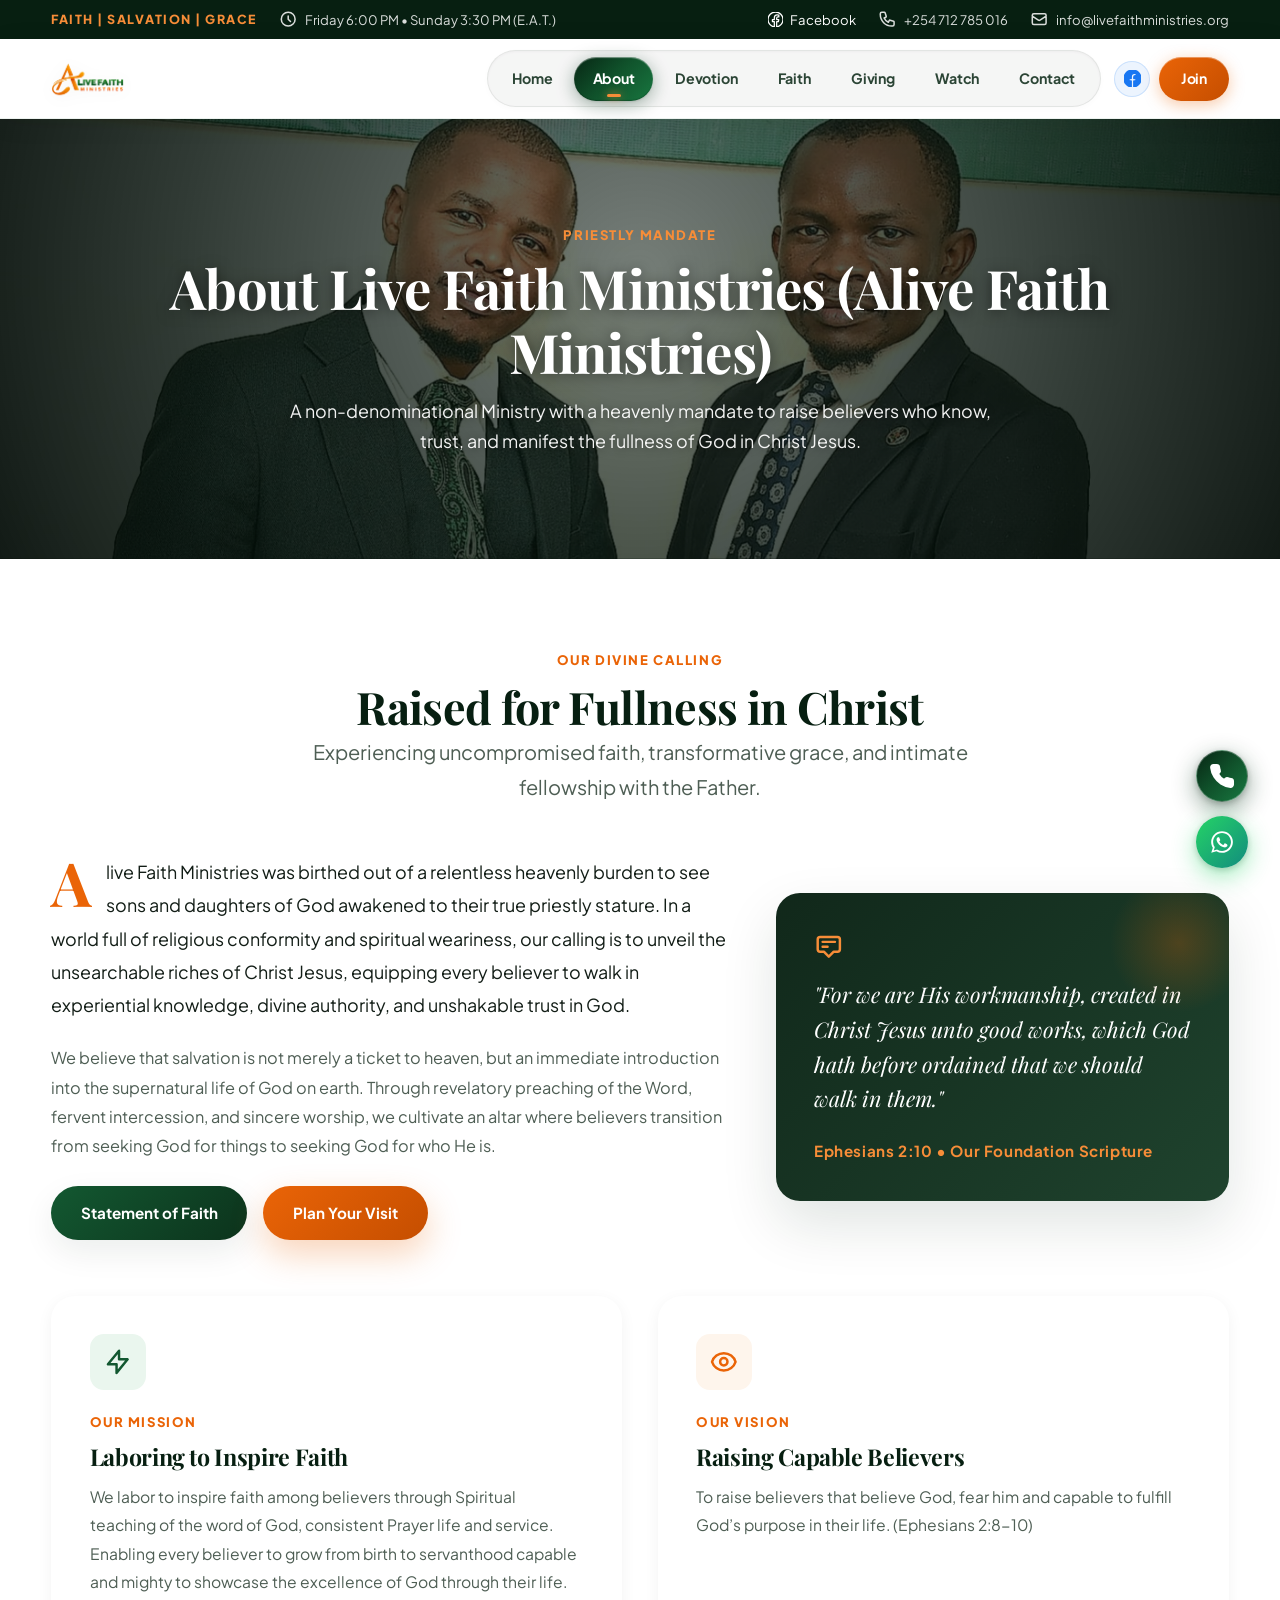
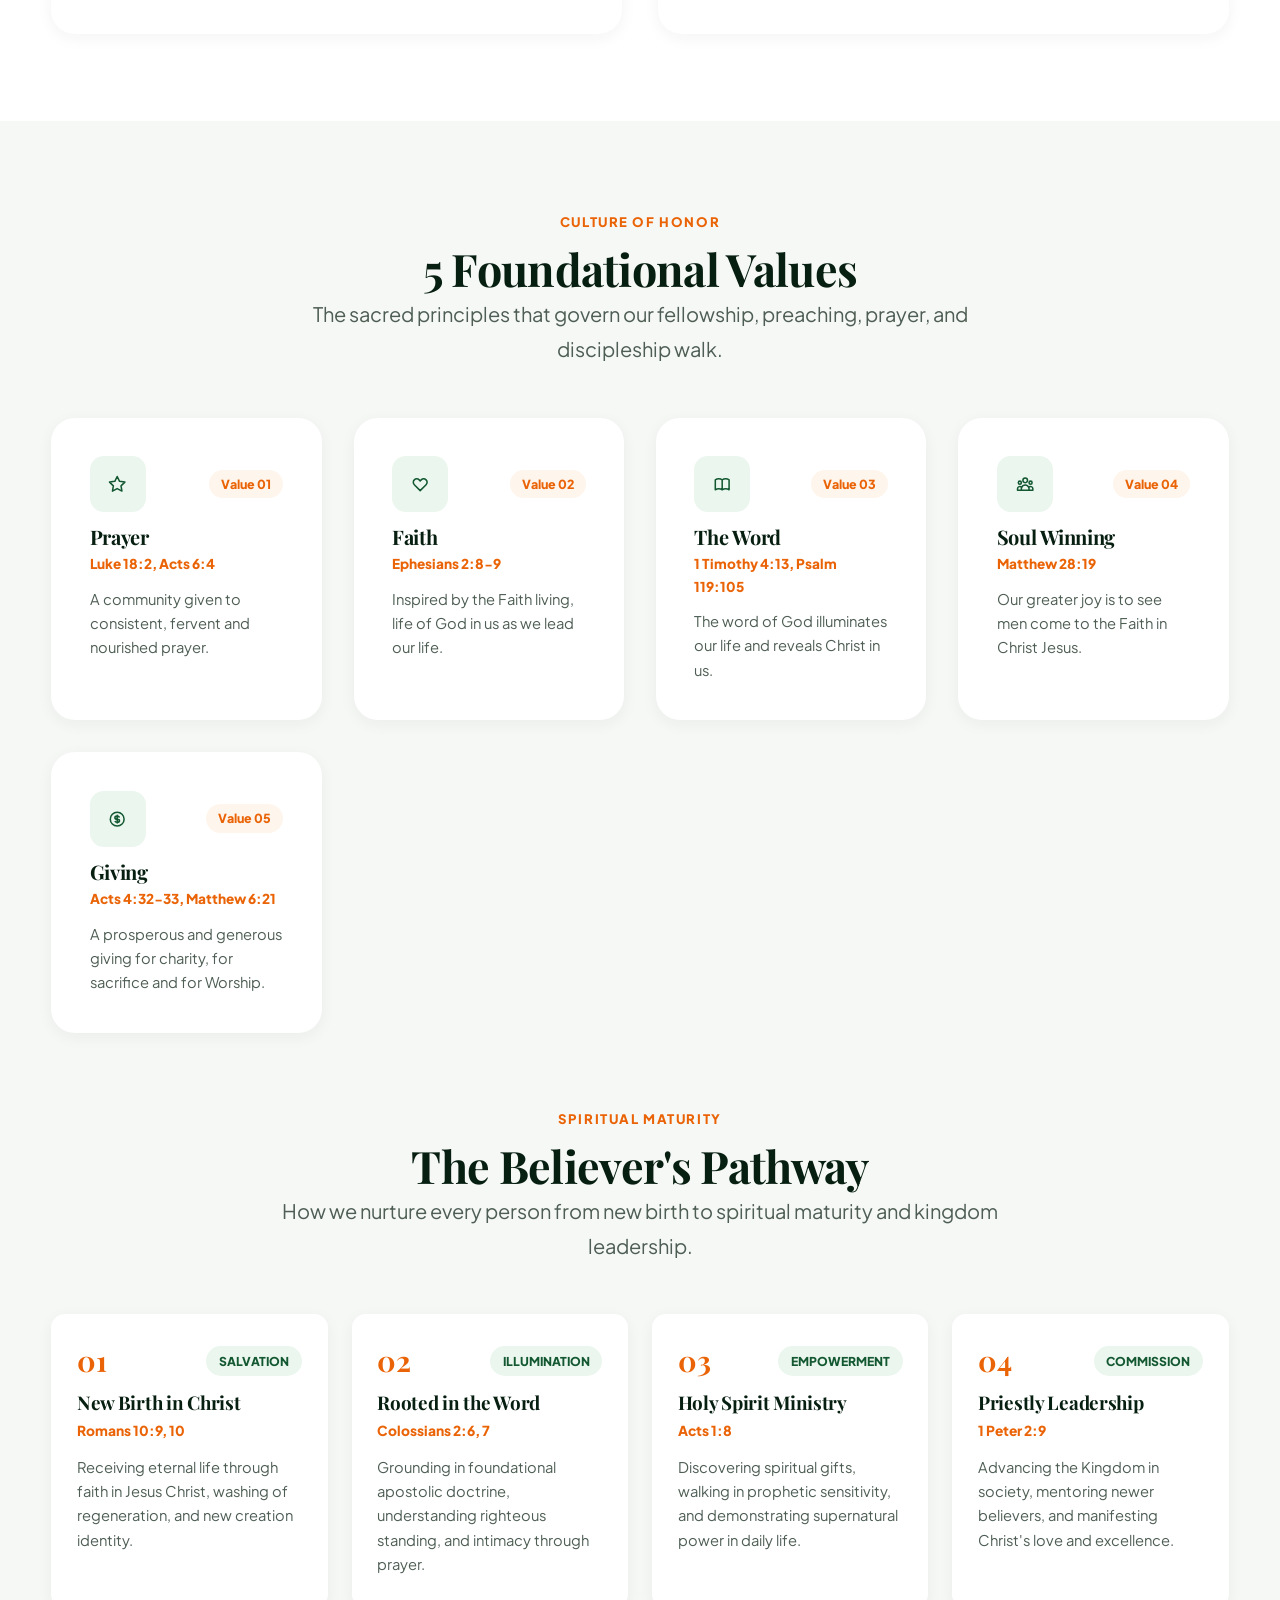
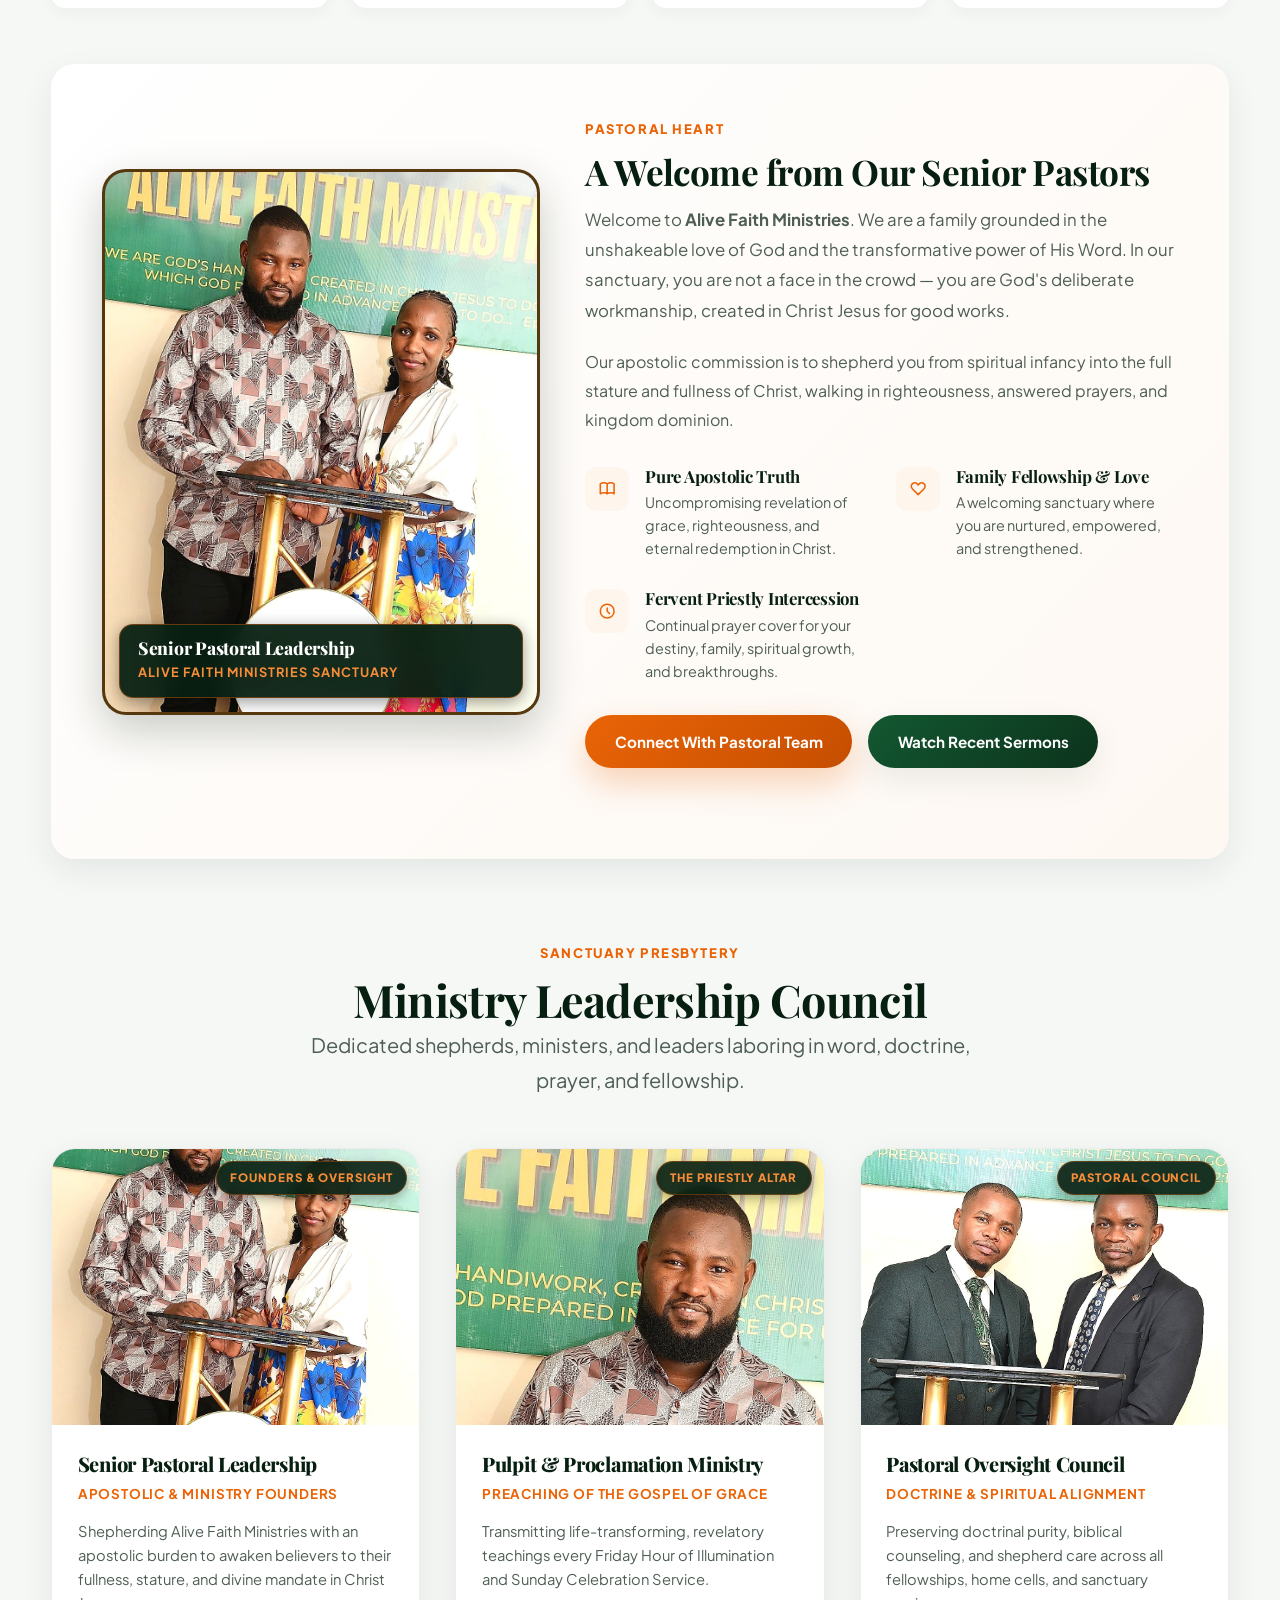
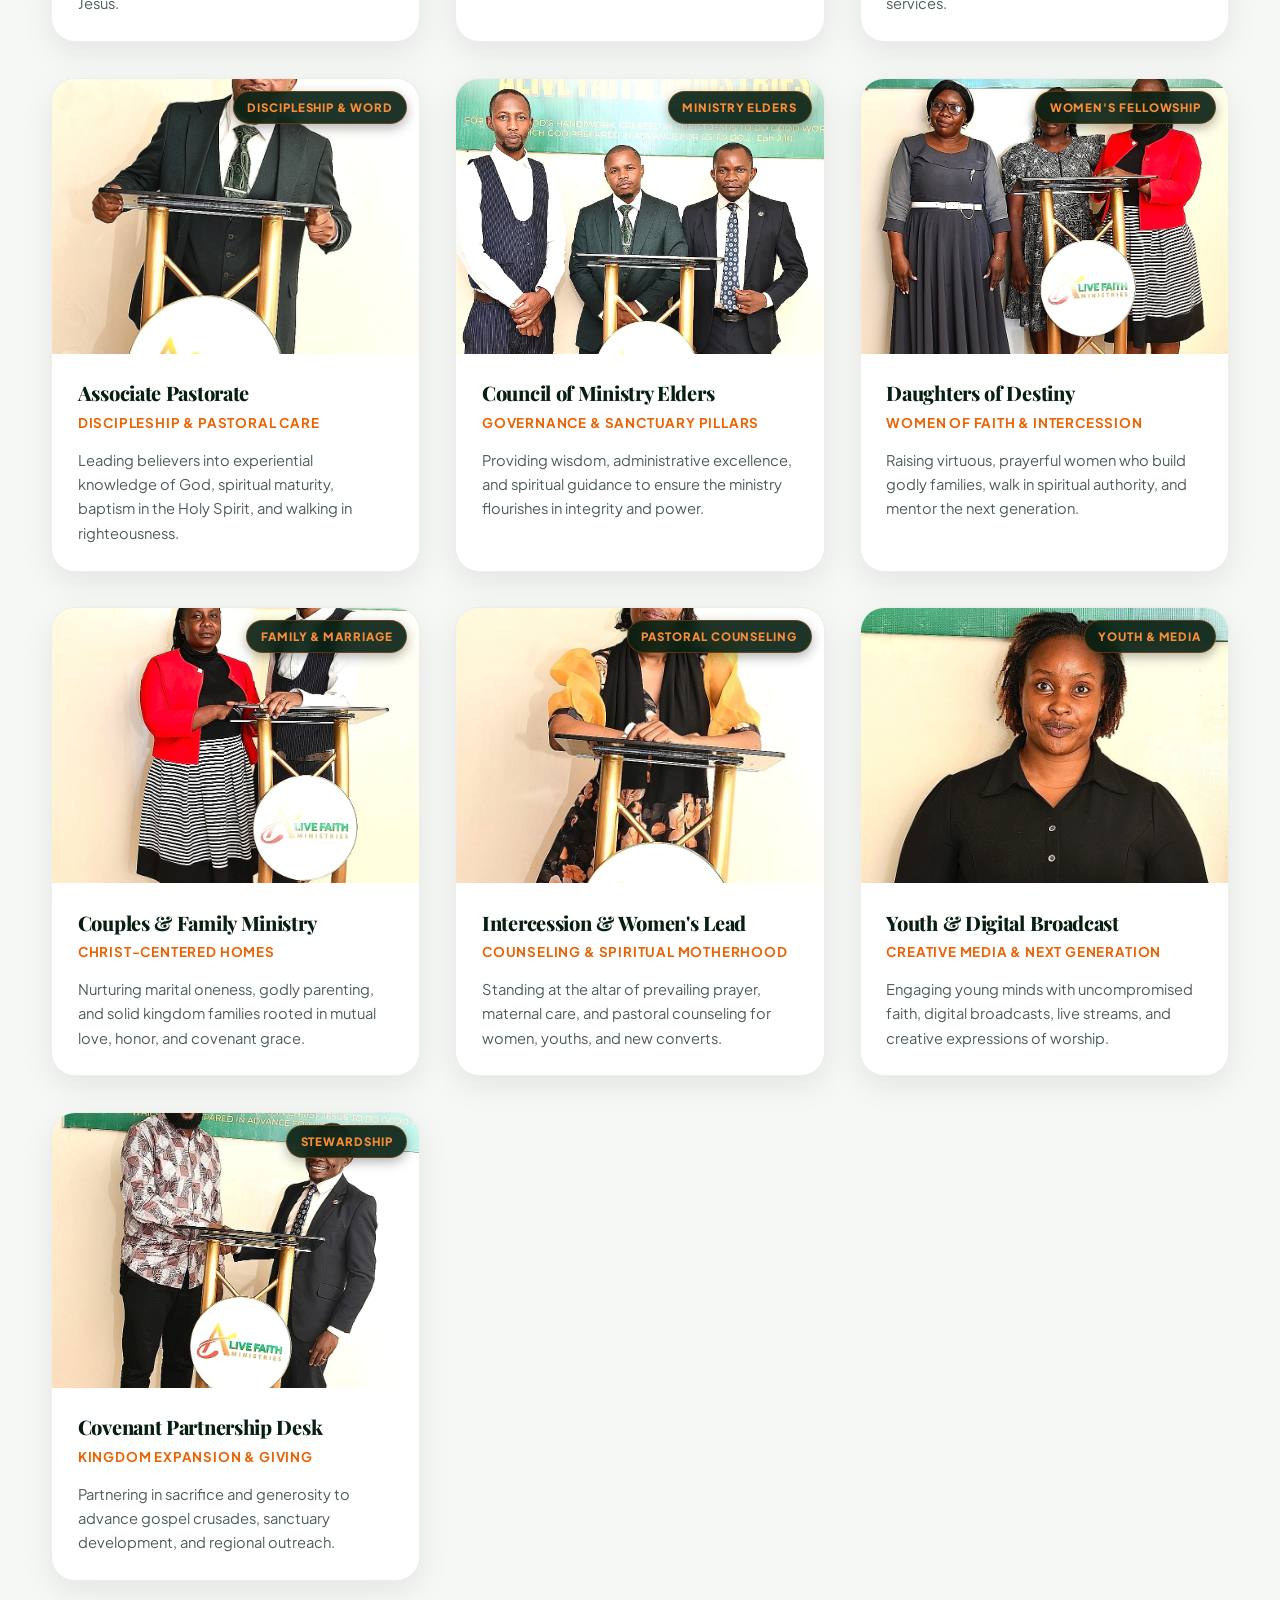
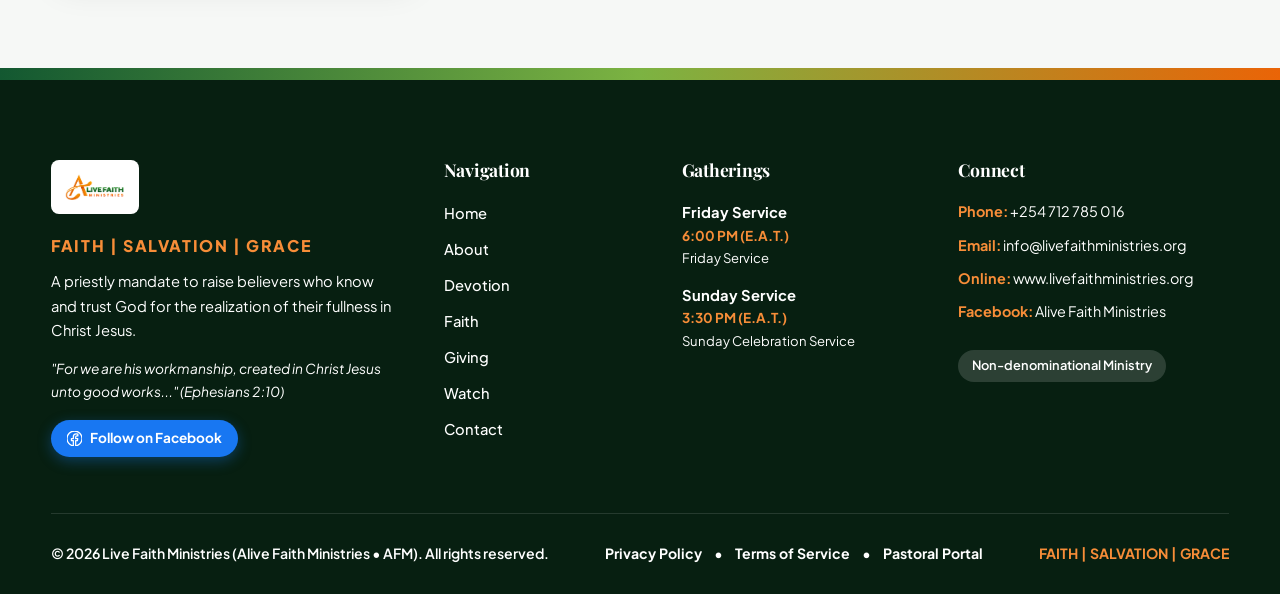
==== about.html @ 33ae0083 "Technical SEO overhaul with 9 indexable pages, sitelinks routing, pre-rendered devotions, and Core W" ====
<!DOCTYPE html>
<html lang="en" dir="ltr" prefix="og: https://ogp.me/ns#">
<head>
  <meta charset="UTF-8">
  <meta http-equiv="X-UA-Compatible" content="IE=edge">
  <meta name="viewport" content="width=device-width, initial-scale=1.0, viewport-fit=cover">
  <meta name="format-detection" content="telephone=no">
  <title>About Live Faith Ministries | Alive Faith Church Nairobi</title>
  <meta name="description" content="Discover the priestly mandate, vision, 5 foundational values, believer's pathway, and pastoral leadership of Live Faith Ministries in Nairobi, Kenya.">
  <meta name="keywords" content="About Live Faith Ministries, Alive Faith Ministries Nairobi, Priestly Mandate, Pastoral Leadership Council, Non-denominational Church Kenya">
  <meta name="author" content="Live Faith Ministries">
  <meta name="robots" content="index, follow, max-image-preview:large, max-snippet:-1, max-video-preview:-1">
  <link rel="canonical" href="https://www.livefaithministries.org/about">

  <!-- Search Engine Verification (Google & Bing) -->
  <meta name="google-site-verification" content="googlee439da0fb1beeddb">
  <meta name="google-site-verification" content="e439da0fb1beeddb">
  <meta name="msvalidate.01" content="918D94204B716ABA93451065E721A619">

  <!-- Open Graph / Facebook / WhatsApp Meta Tags -->
  <meta property="og:type" content="website">
  <meta property="og:url" content="https://www.livefaithministries.org/about">
  <meta property="og:site_name" content="Live Faith Ministries (Alive Faith Ministries)">
  <meta property="og:title" content="About Live Faith Ministries | Alive Faith Church Nairobi">
  <meta property="og:description" content="Discover the priestly mandate, vision, 5 foundational values, believer's pathway, and pastoral leadership of Live Faith Ministries in Nairobi, Kenya.">
  <meta property="og:image" content="https://www.livefaithministries.org/assets/images/worship-hero.jpg">
  <meta property="og:image:secure_url" content="https://www.livefaithministries.org/assets/images/worship-hero.jpg">
  <meta property="og:image:type" content="image/jpeg">
  <meta property="og:image:width" content="1600">
  <meta property="og:image:height" content="1064">
  <meta property="og:image:alt" content="Live Faith Ministries - Church Worship and Word Gathering Nairobi">
  <meta property="og:locale" content="en_US">
  <meta property="og:locale:alternate" content="en_GB">

  <!-- Local SEO & Geographic Meta Tags (Nairobi, Kenya) -->
  <meta name="geo.region" content="KE-30">
  <meta name="geo.placename" content="Nairobi, Kenya">
  <meta name="geo.position" content="-1.319247;36.892543">
  <meta name="ICBM" content="-1.319247, 36.892543">

  <!-- Twitter / X Meta Tags -->
  <meta name="twitter:card" content="summary_large_image">
  <meta name="twitter:url" content="https://www.livefaithministries.org/about">
  <meta name="twitter:title" content="About Live Faith Ministries | Alive Faith Church Nairobi">
  <meta name="twitter:description" content="Discover the priestly mandate, vision, 5 foundational values, believer's pathway, and pastoral leadership of Live Faith Ministries in Nairobi, Kenya.">
  <meta name="twitter:image" content="https://www.livefaithministries.org/assets/images/worship-hero.jpg">

  <!-- Mobile Theme & PWA Manifest -->
  <meta name="theme-color" content="#071f11">
  <meta name="apple-mobile-web-app-capable" content="yes">
  <meta name="apple-mobile-web-app-status-bar-style" content="black-translucent">
  <meta name="apple-mobile-web-app-title" content="Live Faith">
  <link rel="manifest" href="site.webmanifest">

  <!-- Favicon and Brand Touch Icons -->
  <link rel="icon" type="image/x-icon" href="assets/images/favicon.ico">
  <link rel="icon" type="image/png" sizes="32x32" href="assets/images/favicon-32x32.png">
  <link rel="icon" type="image/png" sizes="16x16" href="assets/images/favicon-16x16.png">
  <link rel="icon" type="image/png" sizes="48x48" href="assets/images/favicon-48x48.png">
  <link rel="apple-touch-icon" sizes="180x180" href="assets/images/apple-touch-icon.png">
  <link rel="shortcut icon" href="favicon.ico">

  <!-- Fonts: Playfair Display & Plus Jakarta Sans -->
  <link rel="preconnect" href="https://fonts.googleapis.com">
  <link rel="preconnect" href="https://fonts.gstatic.com" crossorigin>
  <link href="https://fonts.googleapis.com/css2?family=Playfair+Display:ital,wght@0,500;0,600;0,700;0,800;1,400;1,600&family=Plus+Jakarta+Sans:wght@300;400;500;600;700;800&display=swap" rel="stylesheet">

  <!-- Main Stylesheet -->
  <link rel="stylesheet" href="assets/css/style.css?v=7.0">

  <!-- Structured Data (JSON-LD) -->
  <script type="application/ld+json">
  {
    "@context": "https://schema.org",
    "@graph": [
      {
        "@type": "Church",
        "@id": "https://www.livefaithministries.org/#church",
        "name": "Live Faith Ministries",
        "alternateName": [
          "Alive Faith Ministries",
          "AFM"
        ],
        "url": "https://www.livefaithministries.org/"
      },
      {
        "@type": "AboutPage",
        "@id": "https://www.livefaithministries.org/about#webpage",
        "url": "https://www.livefaithministries.org/about",
        "name": "About Live Faith Ministries | Alive Faith Church Nairobi",
        "description": "Discover the priestly mandate, vision, 5 foundational values, believer's pathway, and pastoral leadership of Live Faith Ministries in Nairobi, Kenya.",
        "isPartOf": {
          "@id": "https://www.livefaithministries.org/#website"
        },
        "about": {
          "@id": "https://www.livefaithministries.org/#church"
        }
      },
      {
        "@type": "BreadcrumbList",
        "itemListElement": [
          {
            "@type": "ListItem",
            "position": 1,
            "name": "Home",
            "item": "https://www.livefaithministries.org/"
          },
          {
            "@type": "ListItem",
            "position": 2,
            "name": "About",
            "item": "https://www.livefaithministries.org/about"
          }
        ]
      }
    ]
  }
  </script>
</head>
<body>

<!-- Accessible Skip to Content Link -->
  <a href="#main-content" class="skip-link">Skip to main content</a>

  <!-- Top Announcement Bar (Desktop & Wide Displays) -->
  <div class="topbar">
    <div class="container topbar-content">
      <div class="topbar-info">
        <span class="topbar-tag">
          FAITH | SALVATION | GRACE        </span>
        <span class="topbar-item hide-mobile">
          <svg class="icon" viewBox="0 0 24 24"><path d="M12 8v4l3 3m6-3a9 9 0 11-18 0 9 9 0 0118 0z"></path></svg>
          Friday 6:00 PM &bull; Sunday 3:30 PM (E.A.T.)
        </span>
      </div>
      <div class="topbar-info right-aligned">
        <a href="https://www.facebook.com/profile.php?id=61595832568680" target="_blank" rel="noopener noreferrer" class="topbar-item" style="color: #ffffff; display: inline-flex; align-items: center; gap: 0.4rem;" aria-label="Alive Faith Ministries on Facebook" title="Follow AFM on Facebook">
          <svg class="icon" viewBox="0 0 24 24" fill="#1877F2" style="width: 15px; height: 15px;"><path d="M24 12.073c0-6.627-5.373-12-12-12s-12 5.373-12 12c0 5.99 4.388 10.954 10.125 11.854v-8.385H7.078v-3.47h3.047V9.43c0-3.007 1.792-4.669 4.533-4.669 1.312 0 2.686.235 2.686.235v2.953H15.83c-1.491 0-1.956.925-1.956 1.874v2.25h3.328l-.532 3.47h-2.796v8.385C19.612 23.027 24 18.062 24 12.073z"/></svg>
          Facebook
        </a>
        <span class="topbar-item">
          <svg class="icon" viewBox="0 0 24 24"><path d="M3 5a2 2 0 012-2h3.28a1 1 0 01.948.684l1.498 4.493a1 1 0 01-.502 1.21l-2.257 1.13a11.042 11.042 0 005.516 5.516l1.13-2.257a1 1 0 011.21-.502l4.493 1.498a1 1 0 01.684.949V19a2 2 0 01-2 2h-1C9.716 21 3 14.284 3 6V5z"></path></svg>
          <a href="tel:+254712785016">+254 712 785 016</a>
        </span>
        <span class="topbar-item hide-mobile">
          <svg class="icon" viewBox="0 0 24 24"><path d="M3 8l7.89 5.26a2 2 0 002.22 0L21 8M5 19h14a2 2 0 002-2V7a2 2 0 00-2-2H5a2 2 0 00-2 2v10a2 2 0 002 2z"></path></svg>
          <a href="mailto:info@livefaithministries.org">info@livefaithministries.org</a>
        </span>
      </div>
    </div>
  </div>

  <!-- Primary Floating Island Header -->
  <header class="navbar">
    <div class="container navbar-container">
      <a href="/" class="brand-logo" aria-label="Alive Faith Ministries">
        <img src="assets/images/logo.png" alt="Alive Faith Ministries" width="595" height="420" decoding="async">
      </a>

      <!-- Right-Aligned Navigation Container -->
      <div class="nav-wrapper">
        <!-- Desktop Single-Word Tabs (Aligned Right, Zero Strokes) -->
        <ul class="desktop-nav-links">
          <li>
            <a href="/" class="nav-tab">
              Home
            </a>
          </li>
          <li>
            <a href="/about" class="nav-tab active" aria-current="page">
              About
            </a>
          </li>
          <li>
            <a href="/devotions" class="nav-tab">
              Devotion
            </a>
          </li>
          <li>
            <a href="/faith" class="nav-tab">
              Faith
            </a>
          </li>
          <li>
            <a href="/giving" class="nav-tab">
              Giving
            </a>
          </li>
          <li>
            <a href="/watch" class="nav-tab">
              Watch
            </a>
          </li>
          <li>
            <a href="/contact" class="nav-tab">
              Contact
            </a>
          </li>
        </ul>

        <!-- Right Action Items -->
        <div class="nav-actions">
          <a href="https://www.facebook.com/profile.php?id=61595832568680" target="_blank" rel="noopener noreferrer" class="nav-facebook-btn" aria-label="Visit AFM on Facebook" title="Follow us on Facebook">
            <svg class="icon" viewBox="0 0 24 24"><path d="M24 12.073c0-6.627-5.373-12-12-12s-12 5.373-12 12c0 5.99 4.388 10.954 10.125 11.854v-8.385H7.078v-3.47h3.047V9.43c0-3.007 1.792-4.669 4.533-4.669 1.312 0 2.686.235 2.686.235v2.953H15.83c-1.491 0-1.956.925-1.956 1.874v2.25h3.328l-.532 3.47h-2.796v8.385C19.612 23.027 24 18.062 24 12.073z"/></svg>
          </a>
          <!-- Dynamic Live Stream Beacon (Activated Exclusively When Gathering is Live) -->
          <a href="/watch" class="nav-live-pill" id="nav-live-pill" style="display: none;">
            <span class="live-pulse-dot"></span>
            <span>Live Now</span>
          </a>
          <a href="/contact" class="btn btn-primary nav-cta-btn hide-on-mobile">
            Join
          </a>
        </div>

        <!-- Mobile Right Hamburger Toggle (Accessible, Kinetic & Clean) -->
        <button class="mobile-toggle" id="mobile-toggle-btn" aria-label="Open Navigation Menu" aria-expanded="false">
          <span class="hamburger-bar bar-1"></span>
          <span class="hamburger-bar bar-2"></span>
          <span class="hamburger-bar bar-3"></span>
        </button>
      </div>
    </div>
  </header>

  <!-- Mobile Drawer Backdrop Overlay (Cleanly separated outside navbar) -->
  <div class="drawer-backdrop" id="drawer-backdrop"></div>

  <!-- Dedicated Luxury Mobile Slide Drawer (Right-Side, Zero Stacking Conflicts) -->
  <aside class="mobile-drawer" id="mobile-drawer" aria-label="Mobile Navigation Menu">
    <div class="mobile-drawer-inner">
      
      <!-- Drawer Header with Logo & Touch-Friendly Close Button -->
      <div class="mobile-drawer-header">
        <div class="drawer-brand">
          <img src="assets/images/logo.png" alt="Alive Faith Ministries" width="595" height="420" decoding="async">
          <div class="drawer-brand-text">
            <strong>AFM</strong>
            <span class="drawer-priestly-badge">Priestly Mandate</span>
          </div>
        </div>
        <button class="mobile-drawer-close" id="mobile-drawer-close" aria-label="Close navigation menu">
          <svg class="icon" viewBox="0 0 24 24"><path d="M6 18L18 6M6 6l12 12"></path></svg>
        </button>
      </div>

      <!-- Single-Word Mobile Menu Items with Icons & Subtitles -->
      <ul class="mobile-drawer-nav">
        <li>
          <a href="/" class="mobile-nav-item">
            <div class="mobile-item-icon">
              <svg class="icon" viewBox="0 0 24 24"><path d="M3 12l2-2m0 0l7-7 7 7M5 10v10a1 1 0 001 1h3m10-11l2 2m-2-2v10a1 1 0 01-1 1h-3m-6 0a1 1 0 001-1v-4a1 1 0 011-1h2a1 1 0 011 1v4a1 1 0 001 1m-6 0h6"></path></svg>
            </div>
            <div class="mobile-item-text">
              <span class="mobile-item-title">Home</span>
              <span class="mobile-item-sub">Experience Faith, Grace &amp; Intimacy</span>
            </div>
            <span class="mobile-item-arrow">&rarr;</span>
          </a>
        </li>
        <li>
          <a href="/about" class="mobile-nav-item active" aria-current="page">
            <div class="mobile-item-icon">
              <svg class="icon" viewBox="0 0 24 24"><path d="M13 16h-1v-4h-1m1-4h.01M21 12a9 9 0 11-18 0 9 9 0 0118 0z"></path></svg>
            </div>
            <div class="mobile-item-text">
              <span class="mobile-item-title">About</span>
              <span class="mobile-item-sub">Our Mandate, Vision &amp; 5 Values</span>
            </div>
            <span class="mobile-item-arrow">&rarr;</span>
          </a>
        </li>
        <li>
          <a href="/devotions" class="mobile-nav-item">
            <div class="mobile-item-icon" style="background: rgba(234, 100, 7, 0.12); color: var(--gold-start);">
              <svg class="icon" viewBox="0 0 24 24"><path d="M12 6.253v13m0-13C10.832 5.477 9.246 5 7.5 5S4.168 5.477 3 6.253v13C4.168 18.477 5.754 18 7.5 18s3.332.477 4.5 1.253m0-13C13.168 5.477 14.754 5 16.5 5c1.747 0 3.332.477 4.5 1.253v13C19.832 18.477 18.247 18 16.5 18c-1.746 0-3.332.477-4.5 1.253"></path></svg>
            </div>
            <div class="mobile-item-text">
              <span class="mobile-item-title">Devotion</span>
              <span class="mobile-item-sub">Daily Priestly Word &amp; Declaration</span>
            </div>
            <span class="mobile-item-arrow">&rarr;</span>
          </a>
        </li>
        <li>
          <a href="/faith" class="mobile-nav-item">
            <div class="mobile-item-icon">
              <svg class="icon" viewBox="0 0 24 24"><path d="M12 6.253v13m0-13C10.832 5.477 9.246 5 7.5 5S4.168 5.477 3 6.253v13C4.168 18.477 5.754 18 7.5 18s3.332.477 4.5 1.253m0-13C13.168 5.477 14.754 5 16.5 5c1.747 0 3.332.477 4.5 1.253v13C19.832 18.477 18.247 18 16.5 18c-1.746 0-3.332.477-4.5 1.253"></path></svg>
            </div>
            <div class="mobile-item-text">
              <span class="mobile-item-title">Faith</span>
              <span class="mobile-item-sub">10 Foundational Articles of Truth</span>
            </div>
            <span class="mobile-item-arrow">&rarr;</span>
          </a>
        </li>
        <li>
          <a href="/giving" class="mobile-nav-item">
            <div class="mobile-item-icon amber">
              <svg class="icon" viewBox="0 0 24 24"><path d="M17 20h5v-2a3 3 0 00-5.356-1.857M17 20H7m10 0v-2c0-.656-.126-1.283-.356-1.857M7 20H2v-2a3 3 0 015.356-1.857M7 20v-2c0-.656.126-1.283.356-1.857m0 0a5.002 5.002 0 019.288 0M15 7a3 3 0 11-6 0 3 3 0 016 0zm6 3a2 2 0 11-4 0 2 2 0 014 0zM7 10a2 2 0 11-4 0 2 2 0 014 0z"></path></svg>
            </div>
            <div class="mobile-item-text">
              <span class="mobile-item-title">Giving</span>
              <span class="mobile-item-sub">M-Pesa Stewardship &amp; Partnership</span>
            </div>
            <span class="mobile-item-arrow">&rarr;</span>
          </a>
        </li>
        <li>
          <a href="/watch" class="mobile-nav-item">
            <div class="mobile-item-icon amber">
              <svg class="icon" viewBox="0 0 24 24"><path d="M14.752 11.168l-3.197-2.132A1 1 0 0010 9.87v4.263a1 1 0 001.555.832l3.197-2.132a1 1 0 000-1.664z"></path><path d="M21 12a9 9 0 11-18 0 9 9 0 0118 0z"></path></svg>
            </div>
            <div class="mobile-item-text">
              <span class="mobile-item-title">Watch</span>
              <span class="mobile-item-sub">Live Broadcast &amp; Archive Stream</span>
            </div>
            <span class="mobile-item-arrow">&rarr;</span>
          </a>
        </li>
        <li>
          <a href="/contact" class="mobile-nav-item">
            <div class="mobile-item-icon">
              <svg class="icon" viewBox="0 0 24 24"><path d="M3 8l7.89 5.26a2 2 0 002.22 0L21 8M5 19h14a2 2 0 002-2V7a2 2 0 00-2-2H5a2 2 0 00-2 2v10a2 2 0 002 2z"></path></svg>
            </div>
            <div class="mobile-item-text">
              <span class="mobile-item-title">Contact</span>
              <span class="mobile-item-sub">Prayer Requests &amp; Plan a Visit</span>
            </div>
            <span class="mobile-item-arrow">&rarr;</span>
          </a>
        </li>
      </ul>

      <!-- Drawer Action Buttons -->
      <div class="mobile-drawer-actions">
        <a href="/watch" class="btn btn-primary" id="drawer-watch-live-btn" style="width: 100%;">
          <span class="live-pulse-dot" id="drawer-live-pulse-dot" style="background-color: #ffffff; display: none;"></span>
          <span id="drawer-watch-label">Watch Services</span>
        </a>
        <a href="/contact" class="btn btn-secondary" style="width: 100%;">
          Plan a Visit
        </a>
      </div>

      <!-- Quick Contact Info in Drawer -->
      <div class="mobile-drawer-contact">
        <div class="drawer-contact-item">
          <svg class="icon" viewBox="0 0 24 24"><path d="M3 5a2 2 0 012-2h3.28a1 1 0 01.948.684l1.498 4.493a1 1 0 01-.502 1.21l-2.257 1.13a11.042 11.042 0 005.516 5.516l1.13-2.257a1 1 0 011.21-.502l4.493 1.498a1 1 0 01.684.949V19a2 2 0 01-2 2h-1C9.716 21 3 14.284 3 6V5z"></path></svg>
          <a href="tel:+254712785016">Call: +254 712 785 016</a>
        </div>
        <div class="drawer-contact-item">
          <svg class="icon" viewBox="0 0 24 24" fill="#25D366"><path d="M12.031 2C6.496 2 2 6.496 2 12.031c0 1.97.57 3.81 1.558 5.372L2.094 22l4.75-1.442A9.97 9.97 0 0012.03 22c5.535 0 10.031-4.496 10.031-10.031S17.566 2 12.031 2zm0 18.25a8.21 8.21 0 01-4.225-1.168l-.304-.18-3.13.951.956-3.045-.198-.316A8.19 8.19 0 013.78 12.03c0-4.55 3.7-8.25 8.25-8.25 4.55 0 8.25 3.7 8.25 8.25 0 4.55-3.7 8.25-8.25 8.25zm4.516-6.19c-.248-.124-1.464-.722-1.691-.805-.227-.083-.393-.124-.558.124-.165.248-.64 1.054-.785 1.219-.145.165-.29.186-.538.062-.248-.124-1.047-.386-1.995-1.231-.738-.658-1.237-1.472-1.382-1.72-.145-.248-.015-.382.109-.505.111-.111.248-.29.372-.435.124-.145.165-.248.248-.413.083-.165.041-.31-.021-.435-.062-.124-.558-1.344-.765-1.841-.2-.484-.403-.418-.558-.426-.145-.008-.31-.01-.475-.01-.165 0-.434.062-.661.31-.227.248-.868.848-.868 2.068s.889 2.399 1.013 2.564c.124.165 1.748 2.669 4.234 3.743.592.256 1.054.409 1.414.523.595.189 1.136.162 1.564.098.477-.072 1.464-.599 1.671-1.178.207-.579.207-1.075.145-1.178-.062-.103-.227-.165-.475-.29z"/></svg>
          <a href="https://wa.me/254712785016?text=Hello%20Alive%20Faith%20Ministries,%20I%20would%20like%20to%20connect%20with%20you." target="_blank" rel="noopener noreferrer">WhatsApp Chat</a>
        </div>
        <div class="drawer-contact-item">
          <svg class="icon" viewBox="0 0 24 24"><path d="M3 8l7.89 5.26a2 2 0 002.22 0L21 8M5 19h14a2 2 0 002-2V7a2 2 0 00-2-2H5a2 2 0 00-2 2v10a2 2 0 002 2z"></path></svg>
          <a href="mailto:info@livefaithministries.org">info@livefaithministries.org</a>
        </div>
        <div class="drawer-contact-item">
          <svg class="icon" viewBox="0 0 24 24" fill="#1877F2"><path d="M24 12.073c0-6.627-5.373-12-12-12s-12 5.373-12 12c0 5.99 4.388 10.954 10.125 11.854v-8.385H7.078v-3.47h3.047V9.43c0-3.007 1.792-4.669 4.533-4.669 1.312 0 2.686.235 2.686.235v2.953H15.83c-1.491 0-1.956.925-1.956 1.874v2.25h3.328l-.532 3.47h-2.796v8.385C19.612 23.027 24 18.062 24 12.073z"/></svg>
          <a href="https://www.facebook.com/profile.php?id=61595832568680" target="_blank" rel="noopener noreferrer">Facebook Page</a>
        </div>
        <div class="drawer-times-badge">
          Friday 6:00 PM &bull; Sunday 3:30 PM (E.A.T.)
        </div>
      </div>

    </div>
  </aside>

  <!-- Mobile Floating Quick-Action Bar (Sticky Under Thumbs) -->
  <nav class="mobile-bottom-bar" aria-label="Mobile Quick Access">
    <a href="/" class="bottom-bar-item">
      <svg class="icon" viewBox="0 0 24 24"><path d="M3 12l2-2m0 0l7-7 7 7M5 10v10a1 1 0 001 1h3m10-11l2 2m-2-2v10a1 1 0 01-1 1h-3m-6 0a1 1 0 001-1v-4a1 1 0 011-1h2a1 1 0 011 1v4a1 1 0 001 1m-6 0h6"></path></svg>
      <span>Home</span>
    </a>
    <a href="/watch" class="bottom-bar-item">
      <span class="live-pulse-dot" id="bottom-bar-live-dot" style="position: absolute; top: 6px; right: 22%; display: none;"></span>
      <svg class="icon" viewBox="0 0 24 24"><path d="M14.752 11.168l-3.197-2.132A1 1 0 0010 9.87v4.263a1 1 0 001.555.832l3.197-2.132a1 1 0 000-1.664z"></path><path d="M21 12a9 9 0 11-18 0 9 9 0 0118 0z"></path></svg>
      <span>Watch</span>
    </a>
    <a href="/giving" class="bottom-bar-item">
      <svg class="icon" viewBox="0 0 24 24"><path d="M17 20h5v-2a3 3 0 00-5.356-1.857M17 20H7m10 0v-2c0-.656-.126-1.283-.356-1.857M7 20H2v-2a3 3 0 015.356-1.857M7 20v-2c0-.656.126-1.283.356-1.857m0 0a5.002 5.002 0 019.288 0M15 7a3 3 0 11-6 0 3 3 0 016 0zm6 3a2 2 0 11-4 0 2 2 0 014 0zM7 10a2 2 0 11-4 0 2 2 0 014 0z"></path></svg>
      <span>Give</span>
    </a>
    <a href="/contact" class="bottom-bar-item">
      <svg class="icon" viewBox="0 0 24 24"><path d="M12 2l3.09 6.26L22 9.27l-5 4.87 1.18 6.88L12 17.77l-6.18 3.25L7 14.14 2 9.27l6.91-1.01L12 2z"></path></svg>
      <span>Prayer</span>
    </a>
    <button type="button" class="bottom-bar-item" id="bottom-bar-menu-btn" aria-label="Open Full Menu">
      <svg class="icon" viewBox="0 0 24 24"><path d="M4 6h16M4 12h16M4 18h16"></path></svg>
      <span>Menu</span>
    </button>
  </nav>

<main id="main-content">
<section class="page-banner page-banner-about">
    <div class="banner-bg-drift" style="background-image: url('assets/images/real/pastoral-council.jpg');"></div>
    <div class="banner-vignette"></div>
    <div class="container banner-inner">
      <span class="section-tag" style="color: var(--amber-light);">Priestly Mandate</span>
      <h1>About Live Faith Ministries (Alive Faith Ministries)</h1>
      <p class="lead">
        A non-denominational Ministry with a heavenly mandate to raise believers who know, trust, and manifest the fullness of God in Christ Jesus.
      </p>
    </div>
  </section>

  <!-- Priestly Mandate Story & Vision Statement -->
  <section class="section section-white">
    <div class="container">
      <div class="section-header">
        <span class="section-tag">Our Divine Calling</span>
        <h2>Raised for Fullness in Christ</h2>
        <p class="lead">
          Experiencing uncompromised faith, transformative grace, and intimate fellowship with the Father.
        </p>
      </div>

      <div class="mandate-story-grid">
        <div>
          <p class="story-lead-text">
            <span class="story-dropcap">A</span>live Faith Ministries was birthed out of a relentless heavenly burden to see sons and daughters of God awakened to their true priestly stature. In a world full of religious conformity and spiritual weariness, our calling is to unveil the unsearchable riches of Christ Jesus, equipping every believer to walk in experiential knowledge, divine authority, and unshakable trust in God.
          </p>
          <p style="color: var(--text-muted); font-size: 1.02rem; line-height: 1.8; margin-bottom: 1.6rem;">
            We believe that salvation is not merely a ticket to heaven, but an immediate introduction into the supernatural life of God on earth. Through revelatory preaching of the Word, fervent intercession, and sincere worship, we cultivate an altar where believers transition from seeking God for things to seeking God for who He is.
          </p>
          <div style="display: flex; gap: 1rem; flex-wrap: wrap;">
            <a href="/faith" class="btn btn-secondary">Statement of Faith</a>
            <a href="/contact" class="btn btn-primary">Plan Your Visit</a>
          </div>
        </div>

        <div>
          <div class="story-quote-card">
            <svg class="icon icon-lg" viewBox="0 0 24 24" style="stroke: var(--amber-light); margin-bottom: 1rem;"><path d="M7 8h10M7 12h4m1 8l-4-4H5a2 2 0 01-2-2V6a2 2 0 012-2h14a2 2 0 012 2v8a2 2 0 01-2 2h-3l-4 4z"></path></svg>
            <div class="story-quote-text">
              "For we are His workmanship, created in Christ Jesus unto good works, which God hath before ordained that we should walk in them."
            </div>
            <div class="story-quote-cite">
              Ephesians 2:10 &bull; Our Foundation Scripture
            </div>
          </div>
        </div>
      </div>

      <!-- Twin Pillars: Mission & Vision -->
      <div class="twin-pillars-grid">
        <div class="pillar-card spotlight-card">
          <div class="pillar-icon">
            <svg class="icon icon-lg" viewBox="0 0 24 24"><path d="M13 10V3L4 14h7v7l9-11h-7z"></path></svg>
          </div>
          <span class="section-tag">Our Mission</span>
          <h3 style="margin-bottom: 0.8rem; font-size: 1.45rem;">Laboring to Inspire Faith</h3>
          <p style="line-height: 1.8; font-size: 0.98rem; color: var(--text-muted); margin: 0;">
            We labor to inspire faith among believers through Spiritual teaching of the word of God, consistent Prayer life and service. Enabling every believer to grow from birth to servanthood capable and mighty to showcase the excellence of God through their life.          </p>
        </div>

        <div class="pillar-card spotlight-card">
          <div class="pillar-icon amber">
            <svg class="icon icon-lg" viewBox="0 0 24 24"><path d="M15 12a3 3 0 11-6 0 3 3 0 016 0z"></path><path d="M2.458 12C3.732 7.943 7.523 5 12 5c4.478 0 8.268 2.943 9.542 7-1.274 4.057-5.064 7-9.542 7-4.477 0-8.268-2.943-9.542-7z"></path></svg>
          </div>
          <span class="section-tag">Our Vision</span>
          <h3 style="margin-bottom: 0.8rem; font-size: 1.45rem;">Raising Capable Believers</h3>
          <p style="line-height: 1.8; font-size: 0.98rem; color: var(--text-muted); margin: 0;">
            To raise believers that believe God, fear him and capable to fulfill God’s purpose in their life. (Ephesians 2:8-10)          </p>
        </div>
      </div>

    </div>
  </section>

  <!-- Core Ministry Values -->
  <section class="section section-alt">
    <div class="container">
      <div class="section-header">
        <span class="section-tag">Culture of Honor</span>
        <h2>5 Foundational Values</h2>
        <p class="lead">The sacred principles that govern our fellowship, preaching, prayer, and discipleship walk.</p>
      </div>

      <div class="quick-access-grid ministry-values-grid">
                  <div class="pillar-card spotlight-card">
            <div style="display: flex; justify-content: space-between; align-items: center; margin-bottom: 0.8rem;">
              <div class="pillar-icon" style="margin-bottom: 0;">
                                  <svg class="icon" viewBox="0 0 24 24"><path d="M12 2l3.09 6.26L22 9.27l-5 4.87 1.18 6.88L12 17.77l-6.18 3.25L7 14.14 2 9.27l6.91-1.01L12 2z"></path></svg>
                              </div>
              <span class="btn-soft" style="padding: 0.25rem 0.75rem; font-size: 0.78rem; font-weight: 800; border-radius: var(--radius-full);">Value 01</span>
            </div>

            <h3 style="font-size: 1.25rem; margin-bottom: 0.3rem;">Prayer</h3>
            <div style="font-size: 0.85rem; font-weight: 800; color: var(--amber-primary); margin-bottom: 0.7rem;">
              Luke 18:2, Acts 6:4            </div>
            <p style="font-size: 0.92rem; color: var(--text-muted); line-height: 1.65; margin: 0;">
              A community given to consistent, fervent and nourished prayer.            </p>
          </div>
                  <div class="pillar-card spotlight-card">
            <div style="display: flex; justify-content: space-between; align-items: center; margin-bottom: 0.8rem;">
              <div class="pillar-icon" style="margin-bottom: 0;">
                                  <svg class="icon" viewBox="0 0 24 24"><path d="M4.318 6.318a4.5 4.5 0 000 6.364L12 20.364l7.682-7.682a4.5 4.5 0 00-6.364-6.364L12 7.636l-1.318-1.318a4.5 4.5 0 00-6.364 0z"></path></svg>
                              </div>
              <span class="btn-soft" style="padding: 0.25rem 0.75rem; font-size: 0.78rem; font-weight: 800; border-radius: var(--radius-full);">Value 02</span>
            </div>

            <h3 style="font-size: 1.25rem; margin-bottom: 0.3rem;">Faith</h3>
            <div style="font-size: 0.85rem; font-weight: 800; color: var(--amber-primary); margin-bottom: 0.7rem;">
              Ephesians 2:8-9            </div>
            <p style="font-size: 0.92rem; color: var(--text-muted); line-height: 1.65; margin: 0;">
              Inspired by the Faith living, life of God in us as we lead our life.            </p>
          </div>
                  <div class="pillar-card spotlight-card">
            <div style="display: flex; justify-content: space-between; align-items: center; margin-bottom: 0.8rem;">
              <div class="pillar-icon" style="margin-bottom: 0;">
                                  <svg class="icon" viewBox="0 0 24 24"><path d="M12 6.253v13m0-13C10.832 5.477 9.246 5 7.5 5S4.168 5.477 3 6.253v13C4.168 18.477 5.754 18 7.5 18s3.332.477 4.5 1.253m0-13C13.168 5.477 14.754 5 16.5 5c1.747 0 3.332.477 4.5 1.253v13C19.832 18.477 18.247 18 16.5 18c-1.746 0-3.332.477-4.5 1.253"></path></svg>
                              </div>
              <span class="btn-soft" style="padding: 0.25rem 0.75rem; font-size: 0.78rem; font-weight: 800; border-radius: var(--radius-full);">Value 03</span>
            </div>

            <h3 style="font-size: 1.25rem; margin-bottom: 0.3rem;">The Word</h3>
            <div style="font-size: 0.85rem; font-weight: 800; color: var(--amber-primary); margin-bottom: 0.7rem;">
              1 Timothy 4:13, Psalm 119:105            </div>
            <p style="font-size: 0.92rem; color: var(--text-muted); line-height: 1.65; margin: 0;">
              The word of God illuminates our life and reveals Christ in us.            </p>
          </div>
                  <div class="pillar-card spotlight-card">
            <div style="display: flex; justify-content: space-between; align-items: center; margin-bottom: 0.8rem;">
              <div class="pillar-icon" style="margin-bottom: 0;">
                                  <svg class="icon" viewBox="0 0 24 24"><path d="M17 20h5v-2a3 3 0 00-5.356-1.857M17 20H7m10 0v-2c0-.656-.126-1.283-.356-1.857M7 20H2v-2a3 3 0 015.356-1.857M7 20v-2c0-.656.126-1.283.356-1.857m0 0a5.002 5.002 0 019.288 0M15 7a3 3 0 11-6 0 3 3 0 016 0zm6 3a2 2 0 11-4 0 2 2 0 014 0zM7 10a2 2 0 11-4 0 2 2 0 014 0z"></path></svg>
                              </div>
              <span class="btn-soft" style="padding: 0.25rem 0.75rem; font-size: 0.78rem; font-weight: 800; border-radius: var(--radius-full);">Value 04</span>
            </div>

            <h3 style="font-size: 1.25rem; margin-bottom: 0.3rem;">Soul Winning</h3>
            <div style="font-size: 0.85rem; font-weight: 800; color: var(--amber-primary); margin-bottom: 0.7rem;">
              Matthew 28:19            </div>
            <p style="font-size: 0.92rem; color: var(--text-muted); line-height: 1.65; margin: 0;">
              Our greater joy is to see men come to the Faith in Christ Jesus.            </p>
          </div>
                  <div class="pillar-card spotlight-card">
            <div style="display: flex; justify-content: space-between; align-items: center; margin-bottom: 0.8rem;">
              <div class="pillar-icon" style="margin-bottom: 0;">
                                  <svg class="icon" viewBox="0 0 24 24"><path d="M12 8c-1.657 0-3 .895-3 2s1.343 2 3 2 3 .895 3 2-1.343 2-3 2m0-8c1.11 0 2.08.402 2.599 1M12 8V7m0 1v8m0 0v1m0-1c-1.11 0-2.08-.402-2.599-1M21 12a9 9 0 11-18 0 9 9 0 0118 0z"></path></svg>
                              </div>
              <span class="btn-soft" style="padding: 0.25rem 0.75rem; font-size: 0.78rem; font-weight: 800; border-radius: var(--radius-full);">Value 05</span>
            </div>

            <h3 style="font-size: 1.25rem; margin-bottom: 0.3rem;">Giving</h3>
            <div style="font-size: 0.85rem; font-weight: 800; color: var(--amber-primary); margin-bottom: 0.7rem;">
              Acts 4:32-33, Matthew 6:21            </div>
            <p style="font-size: 0.92rem; color: var(--text-muted); line-height: 1.65; margin: 0;">
              A prosperous and generous giving for charity, for sacrifice and for Worship.            </p>
          </div>
              </div>

      <!-- Discipleship Pathway -->
      <div style="margin-top: 4.5rem;">
        <div class="section-header">
          <span class="section-tag">Spiritual Maturity</span>
          <h2>The Believer's Pathway</h2>
          <p class="lead">How we nurture every person from new birth to spiritual maturity and kingdom leadership.</p>
        </div>

        <div class="roadmap-grid">
          <div class="roadmap-card spotlight-card">
            <div class="roadmap-card-header">
              <span class="roadmap-num">01</span>
              <span class="roadmap-badge">Salvation</span>
            </div>
            <h3 class="roadmap-title">New Birth in Christ</h3>
            <div class="roadmap-scripture">Romans 10:9, 10</div>
            <p class="roadmap-desc">Receiving eternal life through faith in Jesus Christ, washing of regeneration, and new creation identity.</p>
          </div>

          <div class="roadmap-card spotlight-card">
            <div class="roadmap-card-header">
              <span class="roadmap-num">02</span>
              <span class="roadmap-badge">Illumination</span>
            </div>
            <h3 class="roadmap-title">Rooted in the Word</h3>
            <div class="roadmap-scripture">Colossians 2:6, 7</div>
            <p class="roadmap-desc">Grounding in foundational apostolic doctrine, understanding righteous standing, and intimacy through prayer.</p>
          </div>

          <div class="roadmap-card spotlight-card">
            <div class="roadmap-card-header">
              <span class="roadmap-num">03</span>
              <span class="roadmap-badge">Empowerment</span>
            </div>
            <h3 class="roadmap-title">Holy Spirit Ministry</h3>
            <div class="roadmap-scripture">Acts 1:8</div>
            <p class="roadmap-desc">Discovering spiritual gifts, walking in prophetic sensitivity, and demonstrating supernatural power in daily life.</p>
          </div>

          <div class="roadmap-card spotlight-card">
            <div class="roadmap-card-header">
              <span class="roadmap-num">04</span>
              <span class="roadmap-badge">Commission</span>
            </div>
            <h3 class="roadmap-title">Priestly Leadership</h3>
            <div class="roadmap-scripture">1 Peter 2:9</div>
            <p class="roadmap-desc">Advancing the Kingdom in society, mentoring newer believers, and manifesting Christ's love and excellence.</p>
          </div>
        </div>
      </div>

      <!-- Pastoral Heart & Commitment Letter (With Real Senior Pastors Portrait) -->
      <div class="pastoral-heart-card">
        <div class="pastoral-welcome-layout">
          <!-- Real Senior Pastor & First Lady Framed Portrait -->
          <div class="pastoral-lead-photo-frame">
            <img src="assets/images/real/pastor-couple.jpg" alt="Alive Faith Ministries Senior Pastor &amp; First Lady" loading="lazy" width="1000" height="1250" decoding="async">
            <div class="pastoral-lead-badge">
              <h4>Senior Pastoral Leadership</h4>
              <p>Alive Faith Ministries Sanctuary</p>
            </div>
          </div>

          <!-- Pastoral Heart Welcome Message -->
          <div>
            <span class="section-tag">Pastoral Heart</span>
            <h3 style="font-size: clamp(1.6rem, 2.8vw, 2.2rem); color: var(--green-darkest); margin-bottom: 0.8rem;">A Welcome from Our Senior Pastors</h3>
            <p style="color: var(--text-muted); font-size: 1.05rem; line-height: 1.8; margin-bottom: 1.4rem;">
              Welcome to <strong>Alive Faith Ministries</strong>. We are a family grounded in the unshakeable love of God and the transformative power of His Word. In our sanctuary, you are not a face in the crowd — you are God's deliberate workmanship, created in Christ Jesus for good works.
            </p>
            <p style="color: var(--text-muted); font-size: 1rem; line-height: 1.8; margin-bottom: 1.6rem;">
              Our apostolic commission is to shepherd you from spiritual infancy into the full stature and fullness of Christ, walking in righteousness, answered prayers, and kingdom dominion.
            </p>

            <div class="pastoral-commitments-grid">
              <div class="commitment-item">
                <div class="commitment-item-icon">
                  <svg class="icon" viewBox="0 0 24 24"><path d="M12 6.253v13m0-13C10.832 5.477 9.246 5 7.5 5S4.168 5.477 3 6.253v13C4.168 18.477 5.754 18 7.5 18s3.332.477 4.5 1.253m0-13C13.168 5.477 14.754 5 16.5 5c1.747 0 3.332.477 4.5 1.253v13C19.832 18.477 18.247 18 16.5 18c-1.746 0-3.332.477-4.5 1.253"></path></svg>
                </div>
                <div class="commitment-item-text">
                  <h4>Pure Apostolic Truth</h4>
                  <p>Uncompromising revelation of grace, righteousness, and eternal redemption in Christ.</p>
                </div>
              </div>

              <div class="commitment-item">
                <div class="commitment-item-icon">
                  <svg class="icon" viewBox="0 0 24 24"><path d="M4.318 6.318a4.5 4.5 0 000 6.364L12 20.364l7.682-7.682a4.5 4.5 0 00-6.364-6.364L12 7.636l-1.318-1.318a4.5 4.5 0 00-6.364 0z"></path></svg>
                </div>
                <div class="commitment-item-text">
                  <h4>Family Fellowship &amp; Love</h4>
                  <p>A welcoming sanctuary where you are nurtured, empowered, and strengthened.</p>
                </div>
              </div>

              <div class="commitment-item">
                <div class="commitment-item-icon">
                  <svg class="icon" viewBox="0 0 24 24"><path d="M12 8v4l3 3m6-3a9 9 0 11-18 0 9 9 0 0118 0z"></path></svg>
                </div>
                <div class="commitment-item-text">
                  <h4>Fervent Priestly Intercession</h4>
                  <p>Continual prayer cover for your destiny, family, spiritual growth, and breakthroughs.</p>
                </div>
              </div>
            </div>

            <div style="margin-top: 2rem; display: flex; gap: 1rem; flex-wrap: wrap;">
              <a href="/contact" class="btn btn-primary">Connect With Pastoral Team</a>
              <a href="/watch" class="btn btn-secondary">Watch Recent Sermons</a>
            </div>
          </div>
        </div>
      </div>

      <!-- Presbytery & Ministry Leadership Council Showcase (Featuring Real AFM Photos) -->
      <div class="leadership-council-section">
        <div class="section-header">
          <span class="section-tag">Sanctuary Presbytery</span>
          <h2>Ministry Leadership Council</h2>
          <p class="lead">Dedicated shepherds, ministers, and leaders laboring in word, doctrine, prayer, and fellowship.</p>
        </div>

        <div class="leadership-grid">
          <!-- Leader 1: Senior Pastors -->
          <div class="leadership-card">
            <div class="leadership-card-media">
              <img src="assets/images/real/pastor-couple.jpg" alt="Senior Pastoral Leadership - Alive Faith Ministries" loading="lazy" width="1000" height="1250" decoding="async">
              <span class="leadership-dept-badge">Founders &amp; Oversight</span>
            </div>
            <div class="leadership-card-body">
              <h3 class="leadership-card-title">Senior Pastoral Leadership</h3>
              <div class="leadership-card-role">Apostolic &amp; Ministry Founders</div>
              <p class="leadership-card-desc">Shepherding Alive Faith Ministries with an apostolic burden to awaken believers to their fullness, stature, and divine mandate in Christ Jesus.</p>
            </div>
          </div>

          <!-- Leader 2: Pulpit Ministry -->
          <div class="leadership-card">
            <div class="leadership-card-media">
              <img src="assets/images/real/pastor-preaching.jpg" alt="Pulpit Word &amp; Preaching Ministry" loading="lazy" width="1280" height="720" decoding="async">
              <span class="leadership-dept-badge">The Priestly Altar</span>
            </div>
            <div class="leadership-card-body">
              <h3 class="leadership-card-title">Pulpit &amp; Proclamation Ministry</h3>
              <div class="leadership-card-role">Preaching of the Gospel of Grace</div>
              <p class="leadership-card-desc">Transmitting life-transforming, revelatory teachings every Friday Hour of Illumination and Sunday Celebration Service.</p>
            </div>
          </div>

          <!-- Leader 3: Pastoral Council -->
          <div class="leadership-card">
            <div class="leadership-card-media">
              <img src="assets/images/real/pastoral-council.jpg" alt="Pastoral Oversight Council" loading="lazy" width="1400" height="850" decoding="async">
              <span class="leadership-dept-badge">Pastoral Council</span>
            </div>
            <div class="leadership-card-body">
              <h3 class="leadership-card-title">Pastoral Oversight Council</h3>
              <div class="leadership-card-role">Doctrine &amp; Spiritual Alignment</div>
              <p class="leadership-card-desc">Preserving doctrinal purity, biblical counseling, and shepherd care across all fellowships, home cells, and sanctuary services.</p>
            </div>
          </div>

          <!-- Leader 4: Associate Pastor -->
          <div class="leadership-card">
            <div class="leadership-card-media">
              <img src="assets/images/real/pastor-associate.jpg" alt="Associate Pastor of the Word" loading="lazy" width="800" height="1050" decoding="async">
              <span class="leadership-dept-badge">Discipleship &amp; Word</span>
            </div>
            <div class="leadership-card-body">
              <h3 class="leadership-card-title">Associate Pastorate</h3>
              <div class="leadership-card-role">Discipleship &amp; Pastoral Care</div>
              <p class="leadership-card-desc">Leading believers into experiential knowledge of God, spiritual maturity, baptism in the Holy Spirit, and walking in righteousness.</p>
            </div>
          </div>

          <!-- Leader 5: Presbytery & Elders -->
          <div class="leadership-card">
            <div class="leadership-card-media">
              <img src="assets/images/real/ministry-elders.jpg" alt="Presbytery &amp; Ministry Elders" loading="lazy" width="1400" height="900" decoding="async">
              <span class="leadership-dept-badge">Ministry Elders</span>
            </div>
            <div class="leadership-card-body">
              <h3 class="leadership-card-title">Council of Ministry Elders</h3>
              <div class="leadership-card-role">Governance &amp; Sanctuary Pillars</div>
              <p class="leadership-card-desc">Providing wisdom, administrative excellence, and spiritual guidance to ensure the ministry flourishes in integrity and power.</p>
            </div>
          </div>

          <!-- Leader 6: Women of Faith -->
          <div class="leadership-card">
            <div class="leadership-card-media">
              <img src="assets/images/real/women-ministry.jpg" alt="Women of Faith Fellowship" loading="lazy" width="900" height="1125" decoding="async">
              <span class="leadership-dept-badge">Women's Fellowship</span>
            </div>
            <div class="leadership-card-body">
              <h3 class="leadership-card-title">Daughters of Destiny</h3>
              <div class="leadership-card-role">Women of Faith &amp; Intercession</div>
              <p class="leadership-card-desc">Raising virtuous, prayerful women who build godly families, walk in spiritual authority, and mentor the next generation.</p>
            </div>
          </div>

          <!-- Leader 7: Marriage & Family Life -->
          <div class="leadership-card">
            <div class="leadership-card-media">
              <img src="assets/images/real/family-couples.jpg" alt="Marriage &amp; Family Life Ministry" loading="lazy" width="900" height="1125" decoding="async">
              <span class="leadership-dept-badge">Family &amp; Marriage</span>
            </div>
            <div class="leadership-card-body">
              <h3 class="leadership-card-title">Couples &amp; Family Ministry</h3>
              <div class="leadership-card-role">Christ-Centered Homes</div>
              <p class="leadership-card-desc">Nurturing marital oneness, godly parenting, and solid kingdom families rooted in mutual love, honor, and covenant grace.</p>
            </div>
          </div>

          <!-- Leader 8: First Lady & Intercession -->
          <div class="leadership-card">
            <div class="leadership-card-media">
              <img src="assets/images/real/first-lady.jpg" alt="First Lady &amp; Intercessory Oversight" loading="lazy" width="800" height="1050" decoding="async">
              <span class="leadership-dept-badge">Pastoral Counseling</span>
            </div>
            <div class="leadership-card-body">
              <h3 class="leadership-card-title">Intercession &amp; Women's Lead</h3>
              <div class="leadership-card-role">Counseling &amp; Spiritual Motherhood</div>
              <p class="leadership-card-desc">Standing at the altar of prevailing prayer, maternal care, and pastoral counseling for women, youths, and new converts.</p>
            </div>
          </div>

          <!-- Leader 9: Youth & Digital Media -->
          <div class="leadership-card">
            <div class="leadership-card-media">
              <img src="assets/images/real/youth-media.jpg" alt="Youth, Media &amp; Creative Outreach" loading="lazy" width="800" height="1050" decoding="async">
              <span class="leadership-dept-badge">Youth &amp; Media</span>
            </div>
            <div class="leadership-card-body">
              <h3 class="leadership-card-title">Youth &amp; Digital Broadcast</h3>
              <div class="leadership-card-role">Creative Media &amp; Next Generation</div>
              <p class="leadership-card-desc">Engaging young minds with uncompromised faith, digital broadcasts, live streams, and creative expressions of worship.</p>
            </div>
          </div>

          <!-- Leader 10: Covenant Partnership -->
          <div class="leadership-card">
            <div class="leadership-card-media">
              <img src="assets/images/real/covenant-partnership.jpg" alt="Covenant Partnership &amp; Stewardship" loading="lazy" width="900" height="1125" decoding="async">
              <span class="leadership-dept-badge">Stewardship</span>
            </div>
            <div class="leadership-card-body">
              <h3 class="leadership-card-title">Covenant Partnership Desk</h3>
              <div class="leadership-card-role">Kingdom Expansion &amp; Giving</div>
              <p class="leadership-card-desc">Partnering in sacrifice and generosity to advance gospel crusades, sanctuary development, and regional outreach.</p>
            </div>
          </div>
        </div>
      </div>

    </div>
  </section>
</main>

<!-- Vibrant Accent Ribbon (Phaneroo Style) -->
  <div class="phaneroo-accent-strip"></div>

  <!-- Ministry Footer (Clean, High-End & Stroke-Free) -->
  <footer class="footer">
    <div class="container">
      <div class="footer-grid">
        <!-- Col 1: Brand & Mandate -->
        <div class="footer-brand">
          <a href="/" class="footer-logo-link">
            <img src="assets/images/logo.png" alt="Alive Faith Ministries" width="595" height="420" decoding="async">
          </a>
          <p class="footer-tagline">
            FAITH | SALVATION | GRACE          </p>
          <p class="footer-desc">
            A priestly mandate to raise believers who know and trust God for the realization of their fullness in Christ Jesus.
          </p>
          <div class="footer-verse">
            "For we are his workmanship, created in Christ Jesus unto good works..." (Ephesians 2:10)
          </div>
          <div style="margin-top: 1rem;">
            <a href="https://www.facebook.com/profile.php?id=61595832568680" target="_blank" rel="noopener noreferrer" style="display: inline-flex; align-items: center; gap: 0.5rem; padding: 0.45rem 1rem; font-size: 0.85rem; font-weight: 700; border-radius: var(--radius-full); background: #1877F2; color: #ffffff; text-decoration: none; box-shadow: 0 4px 14px rgba(24, 119, 242, 0.35);">
              <svg class="icon" viewBox="0 0 24 24" fill="currentColor" style="width: 15px; height: 15px;"><path d="M24 12.073c0-6.627-5.373-12-12-12s-12 5.373-12 12c0 5.99 4.388 10.954 10.125 11.854v-8.385H7.078v-3.47h3.047V9.43c0-3.007 1.792-4.669 4.533-4.669 1.312 0 2.686.235 2.686.235v2.953H15.83c-1.491 0-1.956.925-1.956 1.874v2.25h3.328l-.532 3.47h-2.796v8.385C19.612 23.027 24 18.062 24 12.073z"/></svg>
              Follow on Facebook
            </a>
          </div>
        </div>

        <!-- Col 2: Single-Word Navigation -->
        <div class="footer-col">
          <h4>Navigation</h4>
          <ul class="footer-links">
            <li><a href="/">Home</a></li>
            <li><a href="/about">About</a></li>
            <li><a href="/devotions">Devotion</a></li>
            <li><a href="/faith">Faith</a></li>
            <li><a href="/giving">Giving</a></li>
            <li><a href="/watch">Watch</a></li>
            <li><a href="/contact">Contact</a></li>
          </ul>
        </div>

        <!-- Col 3: Service Times -->
        <div class="footer-col">
          <h4>Gatherings</h4>
          <ul class="footer-service-times">
                          <li>
                <div class="footer-service-day">Friday Service</div>
                <div class="footer-service-hour">6:00 PM (E.A.T.)</div>
                <div class="footer-service-title">Friday Service</div>
              </li>
                          <li>
                <div class="footer-service-day">Sunday Service</div>
                <div class="footer-service-hour">3:30 PM (E.A.T.)</div>
                <div class="footer-service-title">Sunday Celebration Service</div>
              </li>
                      </ul>
        </div>

        <!-- Col 4: Reach Alive Faith Ministries -->
        <div class="footer-col">
          <h4>Connect</h4>
          <p class="footer-contact-line">
            <span class="label">Phone:</span>
            <a href="tel:+254712785016">+254 712 785 016</a>
          </p>
          <p class="footer-contact-line">
            <span class="label">Email:</span>
            <a href="mailto:info@livefaithministries.org">info@livefaithministries.org</a>
          </p>
          <p class="footer-contact-line">
            <span class="label">Online:</span>
            <a href="https://www.livefaithministries.org" target="_blank" rel="noopener noreferrer">www.livefaithministries.org</a>
          </p>
          <p class="footer-contact-line">
            <span class="label">Facebook:</span>
            <a href="https://www.facebook.com/profile.php?id=61595832568680" target="_blank" rel="noopener noreferrer">Alive Faith Ministries</a>
          </p>
          <div class="footer-badge">
            Non-denominational Ministry
          </div>
        </div>
      </div>

      <!-- Footer Bottom (Clean, Well-Balanced 3-Column Baseline) -->
      <div class="footer-bottom">
        <p class="footer-copyright">&copy; 2026 Live Faith Ministries (Alive Faith Ministries &bull; AFM). All rights reserved.</p>
        <div class="footer-legal-row">
          <a href="/privacy.html" class="footer-legal-link">Privacy Policy</a>
          <span class="footer-legal-dot">&bull;</span>
          <a href="/terms.html" class="footer-legal-link">Terms of Service</a>
          <span class="footer-legal-dot">&bull;</span>
          <a href="/admin.html" class="footer-legal-link" title="Pastoral Devotional Desk Login">Pastoral Portal</a>
        </div>
        <p class="motto-pill">FAITH | SALVATION | GRACE</p>
      </div>
    </div>
  </footer>

  <!-- Floating Contact Dock (WhatsApp & Direct Phone Call) -->
  <aside class="floating-contact-dock" aria-label="Quick Contact Actions" style="display:flex;">
    <!-- Call Pastoral Desk -->
    <a href="tel:+254712785016" class="floating-action-btn btn-call" aria-label="Call Alive Faith Ministries Pastoral Desk (+254 712 785 016)" title="Call Us: +254 712 785 016" style="display:flex;">
      <span class="floating-btn-tooltip">Call Pastoral Desk</span>
      <svg class="floating-btn-icon" viewBox="0 0 24 24" fill="none" stroke="currentColor" stroke-width="2.2" stroke-linecap="round" stroke-linejoin="round">
        <path d="M22 16.92v3a2 2 0 0 1-2.18 2 19.79 19.79 0 0 1-8.63-3.07 19.5 19.5 0 0 1-6-6 19.79 19.79 0 0 1-3.07-8.67A2 2 0 0 1 4.11 2h3a2 2 0 0 1 2 1.72 12.84 12.84 0 0 0 .7 2.81 2 2 0 0 1-.45 2.11L8.09 9.91a16 16 0 0 0 6 6l1.27-1.27a2 2 0 0 1 2.11-.45 12.84 12.84 0 0 0 2.81.7A2 2 0 0 1 22 16.92z"></path>
      </svg>
    </a>

    <!-- WhatsApp Ministry Chat -->
    <a href="https://wa.me/254712785016?text=Hello%20Alive%20Faith%20Ministries,%20I%20would%20like%20to%20connect%20with%20you." target="_blank" rel="noopener noreferrer" class="floating-action-btn btn-whatsapp" aria-label="Chat with Alive Faith Ministries on WhatsApp" title="Chat on WhatsApp" style="display:flex;">
      <span class="floating-btn-pulse"></span>
      <span class="floating-btn-tooltip">Chat on WhatsApp</span>
      <svg class="floating-btn-icon" viewBox="0 0 24 24" fill="currentColor">
        <path d="M12.031 2C6.496 2 2 6.496 2 12.031c0 1.97.57 3.81 1.558 5.372L2.094 22l4.75-1.442A9.97 9.97 0 0012.03 22c5.535 0 10.031-4.496 10.031-10.031S17.566 2 12.031 2zm0 18.25a8.21 8.21 0 01-4.225-1.168l-.304-.18-3.13.951.956-3.045-.198-.316A8.19 8.19 0 013.78 12.03c0-4.55 3.7-8.25 8.25-8.25 4.55 0 8.25 3.7 8.25 8.25 0 4.55-3.7 8.25-8.25 8.25zm4.516-6.19c-.248-.124-1.464-.722-1.691-.805-.227-.083-.393-.124-.558.124-.165.248-.64 1.054-.785 1.219-.145.165-.29.186-.538.062-.248-.124-1.047-.386-1.995-1.231-.738-.658-1.237-1.472-1.382-1.72-.145-.248-.015-.382.109-.505.111-.111.248-.29.372-.435.124-.145.165-.248.248-.413.083-.165.041-.31-.021-.435-.062-.124-.558-1.344-.765-1.841-.2-.484-.403-.418-.558-.426-.145-.008-.31-.01-.475-.01-.165 0-.434.062-.661.31-.227.248-.868.848-.868 2.068s.889 2.399 1.013 2.564c.124.165 1.748 2.669 4.234 3.743.592.256 1.054.409 1.414.523.595.189 1.136.162 1.564.098.477-.072 1.464-.599 1.671-1.178.207-.579.207-1.075.145-1.178-.062-.103-.227-.165-.475-.29z"/>
      </svg>
    </a>
  </aside>

  <!-- Main JavaScript File -->
  <script src="assets/js/main.js?v=4.0"></script>
</body>
</html>
---- assets/css/style.css ----
/* Alive Faith Ministries primary styles */

:root {
  /* Brand color palette */
  --green-darkest: #071f11;
  --green-dark: #0c331c;
  --green-primary: #135831;
  --green-light: #1f8249;
  --green-tint: #eaf6ee;

  --amber-primary: #ea6407;
  --amber-dark: #c54e00;
  --amber-light: #f78d38;
  --amber-tint: #fef5ec;
  --amber-glow: rgba(234, 100, 7, 0.35);

  --gold-start: #fbbf24;
  --gold-end: #ea6407;

  /* Surfaces */
  --bg-body: #f8f6f2;
  --bg-card: #ffffff;
  --bg-surface: #f2ece3;
  --bg-glass: rgba(255, 255, 255, 0.88);

  /* Typography */
  --text-primary: #121d16;
  --text-muted: #4e5e54;
  --text-subtle: #798a80;

  --font-serif: "Playfair Display", Georgia, serif;
  --font-sans: "Plus Jakarta Sans", -apple-system, BlinkMacSystemFont, "Segoe UI", Roboto, sans-serif;

  /* Ambient soft shadows */
  --shadow-sm: 0 4px 16px rgba(10, 39, 23, 0.05);
  --shadow-md: 0 12px 32px rgba(10, 39, 23, 0.08);
  --shadow-lg: 0 24px 56px rgba(10, 39, 23, 0.12);
  --shadow-amber: 0 14px 34px rgba(234, 100, 7, 0.28);
  --shadow-float: 0 20px 48px rgba(7, 31, 17, 0.18);

  /* Radius */
  --radius-sm: 8px;
  --radius-md: 14px;
  --radius-lg: 24px;
  --radius-full: 9999px;

  /* Curves */
  --ease-spring: cubic-bezier(0.16, 1, 0.3, 1);
  --transition: all 0.25s cubic-bezier(0.16, 1, 0.3, 1);
}

/* Base styles and layout reset */
*, *::before, *::after {
  box-sizing: border-box;
  margin: 0;
  padding: 0;
  border: none;
  outline: none;
}

html {
  font-size: 16px;
  scroll-behavior: smooth;
  scroll-padding-top: 90px;
  background-color: var(--bg-body);
}

body {
  font-family: var(--font-sans);
  color: var(--text-primary);
  background-color: var(--bg-body);
  line-height: 1.65;
  -webkit-font-smoothing: antialiased;
  -moz-osx-font-smoothing: grayscale;
  width: 100%;
  max-width: 100vw;
  overflow-x: hidden; /* Prevent horizontal overflow */
  /* DO NOT restrict touch-action on * or body to preserve natural trackpad scrolling */
}

img {
  max-width: 100%;
  height: auto;
  display: block;
}

a {
  color: inherit;
  text-decoration: none;
  transition: var(--transition);
}

/* Typography Hierarchy */
h1, h2, h3, h4, h5, h6 {
  font-family: var(--font-serif);
  color: var(--green-darkest);
  line-height: 1.18;
  font-weight: 700;
  letter-spacing: -0.015em;
}

h1 { font-size: clamp(2.3rem, 5.5vw, 4.2rem); }
h2 { font-size: clamp(1.9rem, 3.6vw, 2.8rem); }
h3 { font-size: clamp(1.35rem, 2.2vw, 1.7rem); }
h4 { font-size: 1.18rem; }
p { margin-bottom: 1rem; }
p:last-child { margin-bottom: 0; }

.lead {
  font-size: clamp(1.05rem, 1.8vw, 1.25rem);
  color: var(--text-muted);
  line-height: 1.75;
}

.gold-text {
  background: linear-gradient(135deg, var(--gold-start) 0%, var(--gold-end) 100%);
  -webkit-background-clip: text;
  -webkit-text-fill-color: transparent;
  display: inline-block;
}

/* Container */
.container {
  width: 92%;
  max-width: 1260px;
  margin: 0 auto;
}

/* Buttons */
.btn {
  display: inline-flex;
  align-items: center;
  justify-content: center;
  gap: 0.65rem;
  padding: 0.88rem 1.85rem;
  font-size: 0.95rem;
  font-weight: 700;
  border-radius: var(--radius-full);
  cursor: pointer;
  transition: transform 0.22s var(--ease-spring), box-shadow 0.22s var(--ease-spring), background 0.2s ease;
  white-space: nowrap;
  user-select: none;
}

.btn:active {
  transform: scale(0.96) !important;
}

.btn-primary {
  background: linear-gradient(135deg, var(--amber-primary) 0%, var(--amber-dark) 100%);
  color: #ffffff;
  box-shadow: var(--shadow-amber);
}

.btn-primary:hover {
  background: linear-gradient(135deg, var(--amber-light) 0%, var(--amber-primary) 100%);
  transform: translateY(-3px);
  box-shadow: 0 18px 36px rgba(234, 100, 7, 0.36);
}

.btn-secondary {
  background: linear-gradient(135deg, var(--green-primary) 0%, var(--green-dark) 100%);
  color: #ffffff;
  box-shadow: var(--shadow-md);
}

.btn-secondary:hover {
  background: linear-gradient(135deg, var(--green-light) 0%, var(--green-primary) 100%);
  transform: translateY(-3px);
  box-shadow: 0 18px 36px rgba(19, 88, 49, 0.32);
}

.btn-outline-light {
  background: rgba(255, 255, 255, 0.16);
  backdrop-filter: blur(12px);
  -webkit-backdrop-filter: blur(12px);
  color: #ffffff;
}

.btn-outline-light:hover {
  background: rgba(255, 255, 255, 0.96);
  color: var(--green-darkest);
  transform: translateY(-3px);
  box-shadow: 0 12px 28px rgba(0, 0, 0, 0.22);
}

.btn-soft {
  background: var(--amber-tint);
  color: var(--amber-primary);
}

.btn-soft:hover {
  background: var(--amber-primary);
  color: #ffffff;
  transform: translateY(-2px);
}

.icon {
  width: 1.15rem;
  height: 1.15rem;
  display: inline-block;
  vertical-align: middle;
  stroke: currentColor;
  fill: none;
  stroke-width: 2;
  stroke-linecap: round;
  stroke-linejoin: round;
  flex-shrink: 0;
}

.icon-lg {
  width: 1.85rem;
  height: 1.85rem;
}

/* Navigation header */
.topbar {
  background-color: var(--green-darkest);
  color: rgba(255, 255, 255, 0.88);
  font-size: 0.82rem;
  padding: 0.55rem 0;
}

.topbar-content {
  display: flex;
  justify-content: space-between;
  align-items: center;
  flex-wrap: wrap;
  gap: 0.8rem;
}

.topbar-info {
  display: flex;
  align-items: center;
  gap: 1.4rem;
}

.topbar-info.right-aligned {
  margin-left: auto;
}

.topbar-tag {
  font-weight: 800;
  letter-spacing: 0.12em;
  color: var(--amber-light);
  font-size: 0.78rem;
}

.topbar-item {
  display: inline-flex;
  align-items: center;
  gap: 0.45rem;
  color: rgba(255, 255, 255, 0.85);
}

.topbar-item a:hover {
  color: var(--amber-light);
}

/* Luminous Luxury Floating Navbar (Crisp White / Jade Glass for Maximum Logo Visibility) */
.navbar {
  position: sticky;
  top: 0;
  z-index: 1000;
  background: rgba(255, 255, 255, 0.96);
  backdrop-filter: blur(20px);
  -webkit-backdrop-filter: blur(20px);
  box-shadow: 0 4px 24px rgba(7, 31, 17, 0.08);
  border-bottom: 1px solid rgba(19, 88, 49, 0.08);
  transition: var(--transition);
}

.navbar-container {
  display: flex;
  align-items: center;
  justify-content: space-between;
  padding: 0.7rem 0;
  gap: 1.2rem;
}

.brand-logo {
  flex-shrink: 0;
  display: flex;
  align-items: center;
}

.brand-logo img {
  height: 52px;
  width: auto;
  object-fit: contain;
  transition: transform 0.25s ease;
  filter: drop-shadow(0 2px 8px rgba(7, 31, 17, 0.06));
}

.brand-logo:hover img {
  transform: scale(1.03);
}

/* Right-Side Navigation Area */
.nav-wrapper {
  margin-left: auto;
  display: flex;
  align-items: center;
  justify-content: flex-end;
  gap: 0.85rem;
}

/* Luxury Segmented Capsule Track for Desktop Navigation Tabs */
.desktop-nav-links,
.nav-links {
  display: flex;
  align-items: center;
  gap: 0.2rem;
  list-style: none;
  background: rgba(7, 31, 17, 0.04);
  padding: 0.32rem 0.38rem;
  border-radius: var(--radius-full);
  border: 1px solid rgba(7, 31, 17, 0.08);
  box-shadow: inset 0 1px 3px rgba(7, 31, 17, 0.04), 0 2px 6px rgba(0, 0, 0, 0.02);
  backdrop-filter: blur(14px);
  -webkit-backdrop-filter: blur(14px);
  position: relative;
}

.desktop-nav-links li,
.nav-links li {
  display: flex;
  align-items: center;
}

.desktop-nav-links li a.nav-tab,
.nav-links li a.nav-tab {
  display: inline-flex;
  align-items: center;
  justify-content: center;
  padding: 0.48rem 1.15rem;
  font-size: 0.89rem;
  font-weight: 700;
  letter-spacing: -0.01em;
  color: #2b4535;
  border-radius: var(--radius-full);
  transition: color 0.2s ease, background 0.2s ease, box-shadow 0.2s ease;
  white-space: nowrap;
  position: relative;
  text-decoration: none;
  user-select: none;
  -webkit-font-smoothing: antialiased;
  -moz-osx-font-smoothing: grayscale;
}

.desktop-nav-links li a.nav-tab:hover:not(.active),
.nav-links li a.nav-tab:hover:not(.active) {
  color: var(--green-primary);
  background: rgba(255, 255, 255, 0.92);
  box-shadow: 0 2px 6px rgba(7, 31, 17, 0.05);
}

/* Active Tab: Dimensional Royal Sanctuary Emerald Pill with Glass Bevel & Glow */
.desktop-nav-links li a.nav-tab.active,
.nav-links li a.nav-tab.active {
  background: linear-gradient(135deg, #072614 0%, #10522b 48%, #187740 100%);
  color: #ffffff !important;
  font-weight: 700;
  box-shadow: 0 4px 18px rgba(11, 55, 29, 0.38), 
              0 1px 2px rgba(0, 0, 0, 0.1),
              inset 0 1px 1px rgba(255, 255, 255, 0.45),
              inset 0 -1px 1px rgba(0, 0, 0, 0.2);
}

.desktop-nav-links li a.nav-tab.active:hover,
.nav-links li a.nav-tab.active:hover {
  color: #ffffff !important;
  background: linear-gradient(135deg, #072614 0%, #10522b 48%, #187740 100%);
}

.desktop-nav-links li a.nav-tab.active::after {
  content: "";
  position: absolute;
  bottom: 4px;
  left: 50%;
  transform: translateX(-50%);
  width: 14px;
  height: 2.2px;
  border-radius: 2px;
  background: var(--amber-light);
  box-shadow: 0 0 8px rgba(247, 141, 56, 0.85);
  pointer-events: none;
}

@media (max-width: 1180px) {
  .desktop-nav-links li a.nav-tab,
  .nav-links li a.nav-tab {
    padding: 0.42rem 0.85rem;
    font-size: 0.84rem;
  }
}

.nav-actions {
  display: flex;
  align-items: center;
  gap: 0.55rem;
}

.nav-live-pill {
  display: inline-flex;
  align-items: center;
  gap: 0.45rem;
  padding: 0.45rem 1rem;
  background: linear-gradient(135deg, rgba(234, 100, 7, 0.12) 0%, rgba(247, 141, 56, 0.18) 100%);
  border: 1px solid rgba(234, 100, 7, 0.22);
  color: #c54e00;
  font-size: 0.8rem;
  font-weight: 800;
  text-transform: uppercase;
  letter-spacing: 0.08em;
  border-radius: var(--radius-full);
  box-shadow: 0 2px 8px rgba(234, 100, 7, 0.08);
  transition: all 0.24s cubic-bezier(0.16, 1, 0.3, 1);
}

.nav-live-pill:hover {
  background: linear-gradient(135deg, var(--amber-primary) 0%, var(--amber-dark) 100%);
  color: #ffffff;
  border-color: transparent;
  transform: translateY(-2px);
  box-shadow: 0 6px 20px rgba(234, 100, 7, 0.4);
}

.nav-cta-btn {
  padding: 0.52rem 1.35rem !important;
  font-size: 0.88rem !important;
  font-weight: 700;
  letter-spacing: -0.01em;
  border-radius: var(--radius-full) !important;
  box-shadow: 0 4px 16px rgba(234, 100, 7, 0.35), inset 0 1px 0 rgba(255, 255, 255, 0.35) !important;
}

.nav-cta-btn:hover {
  transform: translateY(-2px);
  box-shadow: 0 8px 24px rgba(234, 100, 7, 0.45), inset 0 1px 0 rgba(255, 255, 255, 0.45) !important;
}

.nav-facebook-btn {
  display: inline-flex;
  align-items: center;
  justify-content: center;
  width: 36px;
  height: 36px;
  border-radius: var(--radius-full);
  background: rgba(24, 119, 242, 0.08);
  border: 1px solid rgba(24, 119, 242, 0.16);
  color: #1877F2;
  transition: all 0.24s cubic-bezier(0.16, 1, 0.3, 1);
}

.nav-facebook-btn svg {
  width: 17px;
  height: 17px;
  fill: #1877F2;
  transition: var(--transition);
}

.nav-facebook-btn:hover {
  background: #1877F2;
  color: #ffffff;
  border-color: #1877F2;
  transform: translateY(-2px);
  box-shadow: 0 4px 14px rgba(24, 119, 242, 0.4);
}

.nav-facebook-btn:hover svg {
  fill: #ffffff;
}

/* Live Pulse Beacon */
.live-pulse-dot {
  width: 8px;
  height: 8px;
  border-radius: 50%;
  background-color: var(--amber-primary);
  position: relative;
  display: inline-block;
}

.live-pulse-dot::after {
  content: "";
  position: absolute;
  top: -3px;
  left: -3px;
  right: -3px;
  bottom: -3px;
  border-radius: 50%;
  background-color: var(--amber-primary);
  animation: beaconPulse 2s cubic-bezier(0.24, 0, 0.38, 1) infinite;
}

@keyframes beaconPulse {
  0% { transform: scale(1); opacity: 0.85; }
  70% { transform: scale(2.8); opacity: 0; }
  100% { transform: scale(2.8); opacity: 0; }
}

/* Mobile Toggle */
.mobile-toggle {
  display: none;
  background: var(--green-tint);
  border-radius: var(--radius-full);
  cursor: pointer;
  padding: 0.6rem;
  flex-direction: column;
  gap: 5px;
  align-items: center;
  justify-content: center;
  transition: var(--transition);
}

.mobile-toggle:hover {
  background: var(--amber-tint);
}

.hamburger-bar {
  display: block;
  width: 22px;
  height: 2.5px;
  background-color: var(--green-darkest);
  border-radius: 3px;
  transition: var(--transition);
}

.mobile-toggle:hover .hamburger-bar {
  background-color: var(--amber-primary);
}

.drawer-close {
  background: none;
  font-size: 1.9rem;
  color: var(--text-primary);
  cursor: pointer;
  line-height: 1;
}

.mobile-only {
  display: none;
}

.drawer-backdrop {
  position: fixed;
  top: 0;
  left: 0;
  right: 0;
  bottom: 0;
  background: rgba(7, 31, 17, 0.78);
  opacity: 0;
  visibility: hidden;
  pointer-events: none;
  transition: opacity 0.28s ease, visibility 0.28s ease;
  z-index: 99995;
  will-change: opacity;
}

.drawer-backdrop.active {
  opacity: 1;
  visibility: visible;
  pointer-events: auto;
}

/* Tab panes */
.tab-pane {
  display: none;
  opacity: 0;
  min-height: 70vh;
}

.tab-pane.active {
  display: block;
  opacity: 1;
  animation: tabFadeIn 0.35s var(--ease-spring) forwards;
}

@keyframes tabFadeIn {
  from {
    opacity: 0;
    transform: translateY(6px);
  }
  to {
    opacity: 1;
    transform: translateY(0);
  }
}

/* Hero section with clean executive theme background (no photographic slideshow) */
.hero {
  position: relative;
  background-color: var(--green-darkest);
  background-image: 
    radial-gradient(ellipse 80% 60% at 88% 18%, rgba(234, 100, 7, 0.12) 0%, transparent 55%),
    radial-gradient(ellipse 60% 50% at 10% 85%, rgba(19, 88, 49, 0.25) 0%, transparent 55%),
    linear-gradient(155deg, #071f11 0%, #0c331c 55%, #05190e 100%);
  color: #ffffff;
  padding: clamp(2.8rem, 4.2vw, 4.2rem) 0 clamp(2.5rem, 3.8vw, 3.8rem) 0;
  overflow: hidden;
  border-bottom: 1px solid rgba(251, 191, 36, 0.15);
}

.hero-inner {
  position: relative;
  z-index: 5;
  max-width: 1200px;
}

.hero-badge {
  display: inline-flex;
  align-items: center;
  gap: 0.6rem;
  background: rgba(255, 255, 255, 0.14);
  backdrop-filter: blur(14px);
  -webkit-backdrop-filter: blur(14px);
  color: #ffffff;
  padding: 0.45rem 1.25rem;
  border-radius: var(--radius-full);
  font-size: 0.85rem;
  font-weight: 700;
  letter-spacing: 0.06em;
  margin-bottom: 1.5rem;
  box-shadow: 0 4px 18px rgba(0, 0, 0, 0.2);
}

.hero h1 {
  color: #ffffff;
  font-size: clamp(2.4rem, 5.8vw, 4.3rem);
  line-height: 1.1;
  margin-bottom: 1.5rem;
  text-shadow: 0 2px 16px rgba(0, 0, 0, 0.4);
}

.hero p.lead {
  color: rgba(255, 255, 255, 0.94);
  font-size: clamp(1.1rem, 2vw, 1.32rem);
  max-width: 780px;
  margin-bottom: 2.4rem;
  text-shadow: 0 1px 6px rgba(0, 0, 0, 0.3);
}

.hero-buttons {
  display: flex;
  gap: 1.1rem;
  flex-wrap: wrap;
  margin-bottom: 3rem;
}

/* Real-Time Live Gathering Countdown Ticker */
.countdown-banner {
  background: rgba(7, 31, 17, 0.6);
  backdrop-filter: blur(16px);
  -webkit-backdrop-filter: blur(16px);
  padding: 1.5rem 2rem;
  border-radius: var(--radius-lg);
  margin-bottom: 2.8rem;
  display: flex;
  align-items: center;
  justify-content: space-between;
  flex-wrap: wrap;
  gap: 1.4rem;
  box-shadow: 0 12px 38px rgba(0, 0, 0, 0.25);
}

.countdown-title-wrap {
  display: flex;
  align-items: center;
  gap: 0.9rem;
}

.countdown-title {
  font-family: var(--font-sans);
  font-weight: 700;
  font-size: 1rem;
  color: #ffffff;
}

.countdown-sub {
  font-size: 0.84rem;
  color: var(--amber-light);
  font-weight: 700;
}

.countdown-grid {
  display: flex;
  align-items: center;
  gap: 0.85rem;
}

.countdown-unit {
  background: rgba(255, 255, 255, 0.14);
  padding: 0.55rem 0.95rem;
  border-radius: var(--radius-md);
  text-align: center;
  min-width: 62px;
}

.countdown-val {
  font-family: var(--font-serif);
  font-size: 1.6rem;
  font-weight: 800;
  color: #ffffff;
  line-height: 1;
  font-variant-numeric: tabular-nums;
  -webkit-font-smoothing: antialiased;
}

.countdown-lbl {
  font-size: 0.68rem;
  text-transform: uppercase;
  letter-spacing: 0.08em;
  color: rgba(255, 255, 255, 0.75);
  margin-top: 0.25rem;
}

.countdown-colon {
  font-size: 1.5rem;
  font-weight: 800;
  color: var(--amber-light);
}

/* Active Live Stream Console (Activated Dynamically When Service Time Arrives) */
.countdown-banner.is-live-active {
  background: linear-gradient(135deg, rgba(229, 57, 53, 0.28) 0%, rgba(7, 31, 17, 0.94) 55%, rgba(16, 82, 43, 0.9) 100%) !important;
  border: 1.5px solid rgba(229, 57, 53, 0.65) !important;
  box-shadow: 0 14px 44px rgba(229, 57, 53, 0.28), 0 0 25px rgba(229, 57, 53, 0.18) !important;
  animation: liveBannerPulse 2.8s ease-in-out infinite alternate;
}

@keyframes liveBannerPulse {
  0% {
    box-shadow: 0 14px 44px rgba(229, 57, 53, 0.25), 0 0 18px rgba(229, 57, 53, 0.15);
  }
  100% {
    box-shadow: 0 18px 52px rgba(229, 57, 53, 0.42), 0 0 35px rgba(229, 57, 53, 0.3);
  }
}

.countdown-live-cta {
  display: flex;
  align-items: center;
  gap: 0.85rem;
  flex-wrap: wrap;
}

.btn-live-cta {
  background: linear-gradient(135deg, #e53935 0%, #b71c1c 100%) !important;
  color: #ffffff !important;
  font-weight: 800 !important;
  padding: 0.72rem 1.6rem !important;
  border-radius: var(--radius-full) !important;
  font-size: 0.95rem !important;
  box-shadow: 0 6px 20px rgba(229, 57, 53, 0.45) !important;
  display: inline-flex !important;
  align-items: center !important;
  gap: 0.55rem !important;
  text-decoration: none !important;
  letter-spacing: 0.02em !important;
  transition: all 0.24s cubic-bezier(0.16, 1, 0.3, 1) !important;
}

.btn-live-cta:hover {
  transform: translateY(-2px) scale(1.03) !important;
  box-shadow: 0 10px 28px rgba(229, 57, 53, 0.65) !important;
  background: linear-gradient(135deg, #f44336 0%, #c62828 100%) !important;
}

.btn-facebook-live-pill {
  background: #1877F2 !important;
  color: #ffffff !important;
  font-weight: 700 !important;
  padding: 0.72rem 1.35rem !important;
  border-radius: var(--radius-full) !important;
  font-size: 0.9rem !important;
  box-shadow: 0 6px 20px rgba(24, 119, 242, 0.35) !important;
  display: inline-flex !important;
  align-items: center !important;
  gap: 0.55rem !important;
  text-decoration: none !important;
  transition: all 0.24s cubic-bezier(0.16, 1, 0.3, 1) !important;
}

.btn-facebook-live-pill:hover {
  background: #166fe5 !important;
  transform: translateY(-2px) scale(1.03) !important;
  box-shadow: 0 10px 26px rgba(24, 119, 242, 0.5) !important;
}

/* Nav Live Pill Dynamic Live State */
.nav-live-pill.is-live {
  display: inline-flex !important;
  background: linear-gradient(135deg, rgba(229, 57, 53, 0.25) 0%, rgba(229, 57, 53, 0.4) 100%) !important;
  border: 1px solid rgba(229, 57, 53, 0.5) !important;
  color: #ff4d4d !important;
  animation: navLiveBeacon 2s infinite alternate;
}

@keyframes navLiveBeacon {
  0% { box-shadow: 0 2px 10px rgba(229, 57, 53, 0.2); }
  100% { box-shadow: 0 4px 18px rgba(229, 57, 53, 0.5); }
}

.hero-badge.is-live {
  background: rgba(229, 57, 53, 0.25) !important;
  border-color: rgba(229, 57, 53, 0.5) !important;
  color: #ffcccc !important;
}

/* Soundwave Worship Equalizer Bar Preview */
.worship-wave-bar {
  display: flex;
  align-items: center;
  gap: 1rem;
  background: rgba(255, 255, 255, 0.1);
  backdrop-filter: blur(12px);
  padding: 0.8rem 1.4rem;
  border-radius: var(--radius-full);
  margin-bottom: 2.2rem;
  max-width: fit-content;
}

.wave-animation {
  display: flex;
  align-items: center;
  gap: 3.5px;
  height: 20px;
}

.wave-bar {
  width: 3.5px;
  height: 100%;
  background: var(--amber-light);
  border-radius: 4px;
  animation: soundwave 1.4s ease-in-out infinite alternate;
}

.wave-bar:nth-child(2) { animation-delay: 0.2s; }
.wave-bar:nth-child(3) { animation-delay: 0.4s; }
.wave-bar:nth-child(4) { animation-delay: 0.15s; }
.wave-bar:nth-child(5) { animation-delay: 0.35s; }

@keyframes soundwave {
  0% { height: 4px; }
  100% { height: 18px; }
}

.worship-wave-text {
  font-size: 0.86rem;
  font-weight: 600;
  color: rgba(255, 255, 255, 0.95);
}

.hero-meta-bar {
  display: grid;
  grid-template-columns: repeat(auto-fit, minmax(230px, 1fr));
  gap: 1.3rem;
  padding-top: 2rem;
}

.hero-meta-card {
  background: rgba(7, 31, 17, 0.5);
  backdrop-filter: blur(14px);
  -webkit-backdrop-filter: blur(14px);
  padding: 1.1rem 1.3rem;
  border-radius: var(--radius-md);
  display: flex;
  align-items: flex-start;
  gap: 1rem;
  transition: var(--transition);
}

.hero-meta-card:hover {
  background: rgba(7, 31, 17, 0.75);
  transform: translateY(-3px);
}

.hero-meta-icon {
  background: rgba(234, 100, 7, 0.4);
  color: var(--amber-light);
  padding: 0.7rem;
  border-radius: var(--radius-sm);
  display: flex;
  align-items: center;
  justify-content: center;
  flex-shrink: 0;
}

.hero-meta-text h5 {
  color: #ffffff;
  font-size: 0.96rem;
  font-family: var(--font-sans);
  font-weight: 700;
  margin-bottom: 0.25rem;
}

.hero-meta-text p {
  color: rgba(255, 255, 255, 0.85);
  font-size: 0.85rem;
  margin: 0;
}

/* Editorial layout components */
.phaneroo-hero-grid {
  display: grid;
  grid-template-columns: 1.35fr 1fr;
  gap: 3.2rem;
  align-items: start;
  margin-bottom: 1.8rem;
}

@media (max-width: 992px) {
  .phaneroo-hero-grid {
    grid-template-columns: 1fr;
    gap: 2rem;
  }
}

.phaneroo-hero-title {
  color: #ffffff;
  font-size: clamp(2.1rem, 3.8vw, 3.5rem);
  line-height: 1.15;
  font-family: var(--font-serif);
  font-weight: 700;
  margin-bottom: 1.25rem;
  text-shadow: 0 2px 20px rgba(0, 0, 0, 0.5);
  letter-spacing: -0.015em;
}

.gold-gradient-text {
  background: linear-gradient(135deg, #fbbf24 0%, #ea6407 100%);
  -webkit-background-clip: text;
  -webkit-text-fill-color: transparent;
  display: inline-block;
}

/* Service Times Floating Hero Card (Phaneroo Style) */
.hero-service-times-box {
  background: rgba(4, 18, 10, 0.88);
  backdrop-filter: blur(20px);
  -webkit-backdrop-filter: blur(20px);
  border-radius: var(--radius-lg);
  padding: 1.5rem 1.8rem;
  box-shadow: 0 20px 50px rgba(0, 0, 0, 0.45);
  color: #ffffff;
  transition: transform 0.3s ease, box-shadow 0.3s ease;
  margin-top: 0.3rem;
}

.hero-service-times-box:hover {
  transform: translateY(-4px);
  box-shadow: 0 26px 60px rgba(0, 0, 0, 0.55);
}

.service-box-header {
  font-size: 0.84rem;
  font-weight: 800;
  text-transform: uppercase;
  letter-spacing: 0.14em;
  color: var(--amber-light);
  margin-bottom: 1.1rem;
  display: flex;
  align-items: center;
  gap: 0.5rem;
}

.service-box-header::before {
  content: "";
  display: inline-block;
  width: 8px;
  height: 8px;
  border-radius: 50%;
  background: var(--amber-light);
}

.service-box-day {
  margin-bottom: 0.85rem;
}

.service-box-day h4 {
  font-size: 1.18rem;
  color: #ffffff;
  font-weight: 800;
  letter-spacing: 0.04em;
  margin-bottom: 0.2rem;
}

.service-box-venue {
  font-size: 0.74rem;
  font-weight: 800;
  text-transform: uppercase;
  letter-spacing: 0.1em;
  color: var(--amber-light);
  display: block;
  margin-bottom: 0.15rem;
}

.service-box-title {
  font-size: 0.8rem;
  color: rgba(255, 255, 255, 0.7);
  margin-bottom: 0.15rem;
}

.service-box-hour {
  font-size: 1.38rem;
  font-weight: 800;
  font-family: var(--font-serif);
  color: #ffffff;
}

.service-box-tz {
  font-size: 0.78rem;
  font-family: var(--font-sans);
  color: var(--amber-light);
  font-weight: 700;
}

.service-box-divider {
  height: 1px;
  background: rgba(255, 255, 255, 0.12);
  margin: 0.85rem 0;
}

/* "Who we are" Editorial Section (Phaneroo Style) */
.phaneroo-who-we-are {
  background-color: #ffffff;
  padding: clamp(3.5rem, 6vw, 5.5rem) 0;
}

.who-we-are-grid {
  display: grid;
  grid-template-columns: 1fr 1.6fr;
  gap: 3.5rem;
  align-items: center;
}

@media (max-width: 860px) {
  .who-we-are-grid {
    grid-template-columns: 1fr;
    gap: 1.5rem;
  }
}

.who-we-are-heading {
  font-size: clamp(2.8rem, 6vw, 4.4rem);
  font-family: var(--font-serif);
  color: var(--amber-primary);
  line-height: 1;
  font-weight: 700;
}

.who-we-are-text {
  font-size: clamp(1.05rem, 1.8vw, 1.28rem);
  color: var(--text-primary);
  line-height: 1.75;
  font-weight: 500;
}

/* Devotional / Word Showcase (Phaneroo Style) */
.phaneroo-devotion-wrap {
  background: linear-gradient(135deg, rgba(7, 31, 17, 0.96) 0%, rgba(12, 51, 28, 0.94) 100%),
              url('../images/bible-bg.jpg') center/cover no-repeat;
  padding: clamp(4rem, 6.5vw, 6rem) 0;
  color: #ffffff;
}

.devotion-showcase-grid {
  display: grid;
  grid-template-columns: 1fr 1.2fr 1.2fr;
  gap: 2.2rem;
  align-items: stretch;
}

@media (max-width: 992px) {
  .devotion-showcase-grid {
    grid-template-columns: 1fr;
    gap: 1.8rem;
  }
}

.devotion-intro-col {
  display: flex;
  flex-direction: column;
  justify-content: center;
}

.devotion-intro-title {
  color: #ffffff;
  font-size: clamp(1.8rem, 3.2vw, 2.5rem);
  line-height: 1.15;
  margin-bottom: 1rem;
}

.devotion-intro-text {
  color: rgba(255, 255, 255, 0.85);
  font-size: 0.96rem;
  line-height: 1.7;
  margin-bottom: 1.6rem;
}

.devotion-card-pill {
  background: rgba(255, 255, 255, 0.08);
  backdrop-filter: blur(14px);
  border-radius: var(--radius-lg);
  padding: 2rem;
  display: flex;
  flex-direction: column;
  justify-content: space-between;
  box-shadow: 0 12px 36px rgba(0, 0, 0, 0.3);
  transition: transform 0.28s var(--ease-spring), box-shadow 0.28s var(--ease-spring);
}

.devotion-card-pill:hover {
  transform: translateY(-6px);
  box-shadow: 0 20px 48px rgba(0, 0, 0, 0.45);
}

.devotion-card-tag {
  font-size: 0.78rem;
  font-weight: 800;
  text-transform: uppercase;
  letter-spacing: 0.1em;
  color: var(--amber-light);
  margin-bottom: 0.8rem;
}

.devotion-card-verse {
  font-size: 1.05rem;
  font-style: italic;
  line-height: 1.65;
  color: #ffffff;
  margin-bottom: 1.2rem;
}

.devotion-badge-bottom {
  display: inline-block;
  padding: 0.45rem 1rem;
  background: #7cb342;
  color: #071f11;
  font-size: 0.84rem;
  font-weight: 800;
  border-radius: var(--radius-full);
  margin-top: auto;
}

/* Crusade / Community Banner (Phaneroo App & Gallery Style) */
.phaneroo-community-banner {
  background-color: var(--bg-surface);
  padding: clamp(3.5rem, 6vw, 5.5rem) 0;
}

.community-grid {
  display: grid;
  grid-template-columns: 1.2fr 1.3fr 1fr;
  gap: 2.4rem;
  align-items: center;
}

@media (max-width: 992px) {
  .community-grid {
    grid-template-columns: 1fr;
    gap: 2rem;
  }
}

.community-photo-card {
  position: relative;
  border-radius: var(--radius-lg);
  overflow: hidden;
  box-shadow: var(--shadow-md);
  height: 280px;
}

.community-photo-card img {
  width: 100%;
  height: 100%;
  object-fit: cover;
  transition: transform 0.4s ease;
}

.community-photo-card:hover img {
  transform: scale(1.05);
}

.community-photo-badge {
  position: absolute;
  bottom: 16px;
  left: 16px;
  background: var(--amber-primary);
  color: #ffffff;
  padding: 0.4rem 1rem;
  border-radius: var(--radius-full);
  font-size: 0.8rem;
  font-weight: 800;
  letter-spacing: 0.08em;
  text-transform: uppercase;
}

.phone-mockup-frame {
  background: #111827;
  border-radius: 36px;
  padding: 12px;
  box-shadow: 0 24px 60px rgba(0, 0, 0, 0.25);
  max-width: 260px;
  margin: 0 auto;
}

.phone-mockup-screen {
  background: linear-gradient(160deg, #071f11 0%, #135831 100%);
  border-radius: 26px;
  padding: 1.4rem 1rem;
  color: #ffffff;
  text-align: center;
}

/* Global Broadcast Section (Phaneroo Around the World) */
.phaneroo-broadcast-banner {
  background: linear-gradient(135deg, #061923 0%, #0c2b3d 100%);
  color: #ffffff;
  padding: clamp(3.5rem, 5.5vw, 5rem) 0;
  text-align: center;
}

.broadcast-heading {
  font-size: clamp(1.1rem, 2vw, 1.45rem);
  font-weight: 800;
  text-transform: uppercase;
  letter-spacing: 0.12em;
  color: #ffffff;
  margin-bottom: 2rem;
}

.broadcast-networks-grid {
  display: flex;
  justify-content: center;
  align-items: center;
  gap: 1.5rem;
  flex-wrap: wrap;
  max-width: 900px;
  margin: 0 auto;
}

.broadcast-chip {
  background: rgba(255, 255, 255, 0.08);
  backdrop-filter: blur(10px);
  padding: 0.75rem 1.4rem;
  border-radius: var(--radius-md);
  font-weight: 700;
  font-size: 0.92rem;
  color: #ffffff;
  display: inline-flex;
  align-items: center;
  gap: 0.6rem;
  transition: var(--transition);
}

.broadcast-chip:hover {
  background: rgba(255, 255, 255, 0.18);
  transform: translateY(-2px);
}

/* Television / Broadcast Screen Stage (Phaneroo TV Style) */
.phaneroo-tv-section {
  background-color: #ffffff;
  padding: clamp(4rem, 6.5vw, 6rem) 0;
  text-align: center;
}

.tv-mockup-frame {
  max-width: 720px;
  margin: 0 auto 2.5rem auto;
  position: relative;
}

.tv-mockup-bezel {
  background: #111827;
  border-radius: 20px 20px 8px 8px;
  padding: 14px 14px 22px 14px;
  box-shadow: 0 24px 64px rgba(0, 0, 0, 0.28);
  position: relative;
}

.tv-mockup-screen {
  position: relative;
  border-radius: 10px;
  overflow: hidden;
  height: 380px;
  background: #000000;
}

.tv-mockup-screen img {
  width: 100%;
  height: 100%;
  object-fit: cover;
  opacity: 1;
}

.tv-play-overlay {
  position: absolute;
  top: 50%;
  left: 50%;
  transform: translate(-50%, -50%);
  width: 72px;
  height: 72px;
  border-radius: 50%;
  background: var(--amber-primary);
  display: flex;
  align-items: center;
  justify-content: center;
  box-shadow: 0 8px 30px rgba(234, 100, 7, 0.5);
  cursor: pointer;
  transition: transform 0.25s ease, background 0.2s ease;
}

.tv-play-overlay:hover {
  transform: translate(-50%, -50%) scale(1.1);
  background: var(--amber-light);
}

.tv-play-overlay .icon {
  width: 32px;
  height: 32px;
  stroke: #ffffff;
  fill: #ffffff;
}

.tv-stand {
  width: 180px;
  height: 14px;
  background: #4b5563;
  margin: 0 auto;
  border-radius: 0 0 10px 10px;
}

.tv-base {
  width: 240px;
  height: 8px;
  background: #9ca3af;
  margin: 0 auto;
  border-radius: var(--radius-full);
}

/* Three Bottom Action Photo Cards (Phaneroo Style) */
.phaneroo-action-cards-grid {
  display: grid;
  grid-template-columns: repeat(auto-fit, minmax(300px, 1fr));
  gap: 2rem;
  margin-top: 2rem;
}

.action-photo-card {
  position: relative;
  border-radius: var(--radius-lg);
  overflow: hidden;
  height: 380px;
  box-shadow: var(--shadow-md);
  display: flex;
  flex-direction: column;
  justify-content: flex-end;
  padding: 2.2rem 1.8rem;
  text-decoration: none;
  color: #ffffff;
  transition: transform 0.3s var(--ease-spring), box-shadow 0.3s var(--ease-spring);
}

.action-photo-card:hover {
  transform: translateY(-8px);
  box-shadow: var(--shadow-lg);
}

.action-photo-card::before {
  content: "";
  position: absolute;
  top: 0;
  left: 0;
  right: 0;
  bottom: 0;
  background: linear-gradient(180deg, rgba(7, 31, 17, 0.08) 0%, rgba(7, 31, 17, 0.45) 55%, rgba(7, 31, 17, 0.88) 100%);
  z-index: 1;
}

.action-photo-card img {
  position: absolute;
  top: 0;
  left: 0;
  width: 100%;
  height: 100%;
  object-fit: cover;
  transition: transform 0.5s ease;
  z-index: 0;
}

.action-photo-card:hover img {
  transform: scale(1.08);
}

.action-card-content {
  position: relative;
  z-index: 2;
}

.action-card-content h3 {
  color: #ffffff;
  font-size: 1.55rem;
  margin-bottom: 0.8rem;
  line-height: 1.25;
}

.action-card-link {
  font-size: 0.95rem;
  font-weight: 700;
  color: #a3e635;
  display: inline-flex;
  align-items: center;
  gap: 0.4rem;
}

.action-photo-card:hover .action-card-link {
  color: #ffffff;
}

/* Green Ribbon Accent above footer (Phaneroo Style) */
.phaneroo-accent-strip {
  height: 12px;
  background: linear-gradient(90deg, #135831 0%, #7cb342 50%, #ea6407 100%);
}

/* Page banners with visible, active Ken Burns drifting photography */
.page-banner {
  position: relative;
  color: #ffffff;
  padding: clamp(5rem, 8vw, 7.2rem) 0;
  text-align: center;
  overflow: hidden;
  background-color: var(--green-darkest);
}

.banner-bg-drift {
  position: absolute;
  inset: 0;
  width: 100%;
  height: 100%;
  background-size: cover;
  background-position: center 30%;
  background-repeat: no-repeat;
  transform: scale(1.0);
  animation: bannerKenBurns 18s ease-in-out infinite alternate;
  will-change: transform;
  z-index: 0;
}

@keyframes bannerKenBurns {
  0% { transform: scale(1.0) translate(0, 0); }
  50% { transform: scale(1.08) translate(-1%, -1%); }
  100% { transform: scale(1.04) translate(1%, 0.5%); }
}

.banner-vignette {
  position: absolute;
  inset: 0;
  background: radial-gradient(
    circle at 50% 35%,
    rgba(5, 20, 11, 0.55) 0%,
    rgba(4, 16, 9, 0.82) 65%,
    rgba(3, 12, 7, 0.94) 100%
  );
  z-index: 1;
  pointer-events: none;
}

.banner-inner {
  position: relative;
  z-index: 2;
}

.page-banner h1 {
  color: #ffffff;
  margin-bottom: 0.7rem;
  font-size: clamp(2.2rem, 4.8vw, 3.4rem);
  text-shadow: 0 2px 14px rgba(0, 0, 0, 0.5);
}

.page-banner p.lead,
.page-banner p {
  color: rgba(255, 255, 255, 0.94);
  max-width: 720px;
  margin: 0 auto;
  font-size: 1.12rem;
  line-height: 1.7;
  text-shadow: 0 1px 8px rgba(0, 0, 0, 0.4);
}

/* Sections and cards */
.section {
  padding: clamp(4.2rem, 6.8vw, 6.2rem) 0;
  position: relative;
  isolation: isolate;
}

.section-alt {
  background-color: #f6f8f6;
  isolation: isolate;
}

.section-white {
  background-color: #ffffff;
  isolation: isolate;
}

.section-header {
  text-align: center;
  max-width: 720px;
  margin: 0 auto 3.2rem auto;
}

.section-tag {
  display: inline-block;
  font-size: 0.82rem;
  font-weight: 800;
  text-transform: uppercase;
  letter-spacing: 0.12em;
  color: var(--amber-primary);
  margin-bottom: 0.65rem;
}

/* Mouse-Tracking Spotlight Glow Cards (Elite Front-End Design) */
.spotlight-card,
.pillar-card,
.home-service-card,
.giving-card,
.quick-access-card {
  position: relative;
  background-color: #ffffff;
  border-radius: var(--radius-lg);
  padding: 2.4rem;
  box-shadow: var(--shadow-sm);
  transition: transform 0.28s var(--ease-spring), box-shadow 0.28s var(--ease-spring);
  overflow: hidden;
}

.home-service-card,
.giving-card,
.quick-access-card {
  display: flex;
  flex-direction: column;
  justify-content: space-between;
}

.pillar-card {
  display: flex;
  flex-direction: column;
  justify-content: flex-start;
}

.spotlight-card::before,
.pillar-card::before,
.home-service-card::before,
.giving-card::before,
.quick-access-card::before {
  content: "";
  position: absolute;
  top: 0;
  left: 0;
  right: 0;
  bottom: 0;
  background: radial-gradient(480px circle at var(--mouse-x, 50%) var(--mouse-y, 50%), rgba(234, 100, 7, 0.09), transparent 50%);
  pointer-events: none;
  opacity: 0;
  transition: opacity 0.35s ease;
}

.spotlight-card:hover::before,
.pillar-card:hover::before,
.home-service-card:hover::before,
.giving-card:hover::before,
.quick-access-card:hover::before {
  opacity: 1;
}

.spotlight-card:hover,
.pillar-card:hover,
.home-service-card:hover,
.giving-card:hover,
.quick-access-card:hover {
  transform: translateY(-6px);
  box-shadow: var(--shadow-lg);
}

.pillar-icon {
  width: 56px;
  height: 56px;
  border-radius: var(--radius-md);
  background-color: var(--green-tint);
  color: var(--green-primary);
  display: flex;
  align-items: center;
  justify-content: center;
  margin-bottom: 1.3rem;
}

.pillar-icon.amber {
  background-color: var(--amber-tint);
  color: var(--amber-primary);
}

/* Home Service Cards */
.home-service-cards {
  display: grid;
  grid-template-columns: repeat(auto-fit, minmax(320px, 1fr));
  gap: 2.2rem;
  margin-top: 1.8rem;
}

/* Devotional / Word Spotlight */
.devotional-spotlight {
  background: linear-gradient(135deg, rgba(255, 255, 255, 0.98) 0%, rgba(234, 246, 238, 0.96) 100%),
              url('../images/bible-bg.jpg') center/cover no-repeat;
  border-radius: var(--radius-lg);
  padding: clamp(2.4rem, 4.5vw, 3.8rem);
  box-shadow: var(--shadow-lg);
  margin: 2.5rem 0;
  display: grid;
  grid-template-columns: 1.6fr 1fr;
  gap: 2.8rem;
  align-items: center;
}

@media (max-width: 900px) {
  .devotional-spotlight {
    grid-template-columns: 1fr;
  }
}

.scripture-actions {
  display: flex;
  gap: 0.85rem;
  align-items: center;
  flex-wrap: wrap;
  margin-top: 1.8rem;
}

.scripture-copy-btn, .scripture-next-btn {
  padding: 0.6rem 1.25rem;
  border-radius: var(--radius-full);
  font-size: 0.88rem;
  font-weight: 700;
  cursor: pointer;
  display: inline-flex;
  align-items: center;
  gap: 0.5rem;
  transition: var(--transition);
}

.scripture-copy-btn {
  background: var(--amber-tint);
  color: var(--amber-primary);
}

.scripture-copy-btn:hover {
  background: var(--amber-primary);
  color: #ffffff;
  transform: translateY(-2px);
}

.scripture-next-btn {
  background: var(--green-tint);
  color: var(--green-primary);
}

.scripture-next-btn:hover {
  background: var(--green-primary);
  color: #ffffff;
  transform: translateY(-2px);
}

/* Quick Access Grid */
.quick-access-grid {
  display: grid;
  grid-template-columns: repeat(auto-fit, minmax(260px, 1fr));
  gap: 2rem;
  margin-top: 2.2rem;
}

.quick-access-card {
  background-color: #ffffff;
  border-radius: var(--radius-lg);
  padding: 2.4rem 2rem;
  display: flex;
  flex-direction: column;
  justify-content: space-between;
  box-shadow: var(--shadow-sm);
  transition: transform 0.28s var(--ease-spring), box-shadow 0.28s var(--ease-spring);
  text-decoration: none;
  color: inherit;
}

.quick-access-card:hover {
  transform: translateY(-6px);
  box-shadow: var(--shadow-lg);
}

.quick-access-card .card-action {
  font-size: 0.92rem;
  font-weight: 800;
  color: var(--amber-primary);
  display: inline-flex;
  align-items: center;
  gap: 0.4rem;
}

/* Statement of Faith Filter Bar: Luxury Frosted Segmented Track */
.faith-filter-bar {
  display: inline-flex;
  justify-content: center;
  align-items: center;
  gap: 0.35rem;
  flex-wrap: wrap;
  margin: 0 auto 3.2rem auto;
  background: rgba(7, 31, 17, 0.04);
  padding: 0.35rem 0.45rem;
  border-radius: var(--radius-full);
  border: 1px solid rgba(7, 31, 17, 0.08);
  box-shadow: inset 0 1px 3px rgba(7, 31, 17, 0.04), 0 2px 8px rgba(0, 0, 0, 0.02);
  backdrop-filter: blur(12px);
  -webkit-backdrop-filter: blur(12px);
}

.filter-btn {
  display: inline-flex;
  align-items: center;
  gap: 0.5rem;
  background-color: transparent;
  color: #2b4535;
  font-family: var(--font-sans);
  font-size: 0.88rem;
  font-weight: 700;
  letter-spacing: -0.01em;
  padding: 0.52rem 1.25rem;
  border-radius: var(--radius-full);
  border: 1px solid transparent;
  cursor: pointer;
  transition: all 0.24s cubic-bezier(0.16, 1, 0.3, 1);
  user-select: none;
  white-space: nowrap;
}

.filter-btn:hover {
  background-color: #ffffff;
  color: var(--green-primary);
  box-shadow: 0 3px 10px rgba(7, 31, 17, 0.06);
  transform: translateY(-1px);
}

.filter-btn.active {
  background: linear-gradient(135deg, #072614 0%, #10522b 48%, #187740 100%);
  color: #ffffff !important;
  font-weight: 700;
  border-color: rgba(255, 255, 255, 0.15);
  box-shadow: 0 4px 18px rgba(11, 55, 29, 0.35),
              0 1px 2px rgba(0, 0, 0, 0.1),
              inset 0 1px 1px rgba(255, 255, 255, 0.45),
              inset 0 -1px 1px rgba(0, 0, 0, 0.2);
  transform: translateY(-1px);
}

/* Faith Cards */
.faith-card {
  background-color: #ffffff;
  border-radius: var(--radius-lg);
  padding: 2.2rem;
  box-shadow: var(--shadow-sm);
  display: flex;
  gap: 1.4rem;
  align-items: flex-start;
  transition: transform 0.28s var(--ease-spring), box-shadow 0.28s var(--ease-spring);
}

.faith-card:hover {
  transform: translateY(-5px);
  box-shadow: var(--shadow-md);
}

.faith-card .num-badge {
  background-color: var(--green-tint);
  color: var(--green-primary);
  font-family: var(--font-serif);
  font-weight: 800;
  font-size: 1.25rem;
  width: 52px;
  height: 52px;
  border-radius: var(--radius-md);
  display: flex;
  align-items: center;
  justify-content: center;
  flex-shrink: 0;
  transition: var(--transition);
}

.faith-card:hover .num-badge {
  background-color: var(--amber-tint);
  color: var(--amber-primary);
  transform: scale(1.08);
}

/* Firm Belief Box */
.firm-belief-box {
  background: linear-gradient(135deg, rgba(234, 246, 238, 0.96) 0%, rgba(255, 255, 255, 0.98) 100%),
              url('../images/bible-bg.jpg') center/cover no-repeat;
  border-radius: var(--radius-lg);
  padding: clamp(2.2rem, 4vw, 3.2rem);
  margin-bottom: 3.8rem;
  box-shadow: var(--shadow-md);
}

/* Giving Cards & Quick-Copy Tool */
.giving-options-grid {
  display: grid;
  grid-template-columns: repeat(auto-fit, minmax(330px, 1fr));
  gap: 2.2rem;
  margin-top: 2.2rem;
}

.purpose-grid {
  display: flex;
  gap: 0.65rem;
  flex-wrap: wrap;
  margin: 1.3rem 0;
}

.purpose-pill {
  display: inline-flex;
  align-items: center;
  gap: 0.55rem;
  background-color: #ffffff;
  color: #243f2f;
  padding: 0.56rem 1.25rem;
  font-size: 0.88rem;
  font-weight: 700;
  letter-spacing: -0.01em;
  border-radius: var(--radius-full);
  border: 1px solid rgba(7, 31, 17, 0.12);
  box-shadow: 0 2px 6px rgba(7, 31, 17, 0.04), inset 0 1px 0 rgba(255, 255, 255, 0.9);
  cursor: pointer;
  transition: all 0.24s cubic-bezier(0.16, 1, 0.3, 1);
  user-select: none;
  position: relative;
}

.purpose-pill::before {
  content: "";
  width: 7px;
  height: 7px;
  border-radius: 50%;
  background: #a3b8aa;
  transition: all 0.24s ease;
  box-shadow: 0 0 0 2px rgba(163, 184, 170, 0.25);
  flex-shrink: 0;
}

.purpose-pill:hover {
  background-color: #f4faf6;
  color: var(--green-primary);
  border-color: rgba(19, 88, 49, 0.3);
  transform: translateY(-2px);
  box-shadow: 0 6px 16px rgba(7, 31, 17, 0.08);
}

.purpose-pill:hover::before {
  background: var(--amber-primary);
  box-shadow: 0 0 8px rgba(234, 100, 7, 0.6);
  transform: scale(1.15);
}

.purpose-pill.active {
  background: linear-gradient(135deg, #072614 0%, #10522b 48%, #187740 100%);
  color: #ffffff !important;
  border-color: #072614;
  transform: translateY(-2px);
  box-shadow: 0 6px 20px rgba(11, 55, 29, 0.35),
              0 1px 2px rgba(0, 0, 0, 0.1),
              inset 0 1px 1px rgba(255, 255, 255, 0.45),
              inset 0 -1px 1px rgba(0, 0, 0, 0.2);
}

.purpose-pill.active::before {
  background: #fbbf24;
  box-shadow: 0 0 10px rgba(251, 191, 36, 0.95), 0 0 0 3px rgba(251, 191, 36, 0.3);
  transform: scale(1.25);
}

.copy-phone-box {
  background-color: var(--bg-surface);
  padding: 1.3rem;
  border-radius: var(--radius-md);
  display: flex;
  align-items: center;
  justify-content: space-between;
  margin: 1.2rem 0;
}

.copy-btn {
  background-color: var(--green-primary);
  color: #ffffff;
  padding: 0.55rem 1.15rem;
  border-radius: var(--radius-full);
  font-size: 0.85rem;
  font-weight: 700;
  cursor: pointer;
  transition: var(--transition);
}

.copy-btn:hover {
  background-color: var(--green-darkest);
}

/* Watch Theater Screen with Ambilight Glow */
.stream-theater-wrap {
  position: relative;
  max-width: 980px;
  margin: 0 auto;
}

/* Soft Ambilight Aura radiating from behind video stage */
.stream-theater-wrap::before {
  content: "";
  position: absolute;
  top: 10%;
  left: 5%;
  right: 5%;
  bottom: 10%;
  background: radial-gradient(circle, rgba(234, 100, 7, 0.35) 0%, rgba(19, 88, 49, 0.3) 60%, transparent 80%);
  filter: blur(55px);
  z-index: 1;
  pointer-events: none;
}

.stream-screen-box {
  position: relative;
  z-index: 2;
  background: linear-gradient(135deg, rgba(7, 31, 17, 0.96) 0%, rgba(5, 20, 12, 0.98) 100%),
              url('../images/worship-stage.jpg') center/cover no-repeat;
  color: #ffffff;
  padding: clamp(3.8rem, 6.5vw, 5.8rem) 2.2rem;
  text-align: center;
  border-radius: var(--radius-lg);
  box-shadow: var(--shadow-float);
}

.stream-nav-pills {
  display: flex;
  justify-content: center;
  gap: 0.65rem;
  flex-wrap: wrap;
  margin-bottom: 2.2rem;
}

.stream-tab-btn {
  background: rgba(255, 255, 255, 0.14);
  backdrop-filter: blur(10px);
  -webkit-backdrop-filter: blur(10px);
  color: #ffffff;
  padding: 0.58rem 1.35rem;
  border-radius: var(--radius-full);
  font-size: 0.88rem;
  font-weight: 700;
  cursor: pointer;
  transition: var(--transition);
}

.stream-tab-btn:hover {
  background: rgba(255, 255, 255, 0.28);
}

.stream-tab-btn.active {
  background: var(--amber-primary);
  color: #ffffff;
  box-shadow: 0 6px 22px rgba(234, 100, 7, 0.45);
}

.theater-glow {
  background: rgba(0, 0, 0, 0.65);
  border-radius: var(--radius-md);
  padding: clamp(2.2rem, 4.5vw, 3.2rem) 1.8rem;
  max-width: 700px;
  margin: 0 auto 2.2rem auto;
  backdrop-filter: blur(10px);
  box-shadow: 0 14px 38px rgba(0, 0, 0, 0.45);
}

/* Contact Layout & Topic Chips */
.contact-layout {
  display: grid;
  grid-template-columns: 1fr 1.35fr;
  gap: 3.2rem;
  align-items: start;
}

@media (max-width: 992px) {
  .contact-layout {
    grid-template-columns: 1fr;
    gap: 2.2rem;
  }
}

.contact-info-card, .form-card {
  background-color: #ffffff;
  border-radius: var(--radius-lg);
  padding: clamp(2.2rem, 3.8vw, 3rem);
  box-shadow: var(--shadow-md);
}

.form-tag-group {
  display: flex;
  gap: 0.65rem;
  flex-wrap: wrap;
  margin-top: 0.75rem;
}

.form-tag {
  display: inline-flex;
  align-items: center;
  gap: 0.55rem;
  background: #ffffff;
  color: #2b4535;
  padding: 0.54rem 1.18rem;
  border-radius: var(--radius-full);
  font-size: 0.85rem;
  font-weight: 700;
  letter-spacing: -0.01em;
  cursor: pointer;
  border: 1px solid rgba(7, 31, 17, 0.12);
  box-shadow: 0 2px 6px rgba(7, 31, 17, 0.04), inset 0 1px 0 rgba(255, 255, 255, 0.9);
  transition: all 0.24s cubic-bezier(0.16, 1, 0.3, 1);
  user-select: none;
  position: relative;
}

.form-tag::before {
  content: "";
  width: 7px;
  height: 7px;
  border-radius: 50%;
  background: #a3b8aa;
  transition: all 0.24s ease;
  box-shadow: 0 0 0 2px rgba(163, 184, 170, 0.25);
  flex-shrink: 0;
}

.form-tag:hover {
  background: #f4faf6;
  color: var(--green-primary);
  border-color: rgba(19, 88, 49, 0.32);
  transform: translateY(-2px);
  box-shadow: 0 6px 16px rgba(7, 31, 17, 0.08);
}

.form-tag:hover::before {
  background: var(--amber-primary);
  box-shadow: 0 0 8px rgba(234, 100, 7, 0.6);
  transform: scale(1.15);
}

.form-tag.active {
  background: linear-gradient(135deg, #072614 0%, #10522b 48%, #187740 100%);
  color: #ffffff !important;
  border-color: #072614;
  transform: translateY(-2px);
  box-shadow: 0 6px 20px rgba(11, 55, 29, 0.35),
              0 1px 2px rgba(0, 0, 0, 0.1),
              inset 0 1px 1px rgba(255, 255, 255, 0.45),
              inset 0 -1px 1px rgba(0, 0, 0, 0.2);
}

.form-tag.active::before {
  background: #fbbf24;
  box-shadow: 0 0 10px rgba(251, 191, 36, 0.95), 0 0 0 3px rgba(251, 191, 36, 0.3);
  transform: scale(1.25);
}

.form-group {
  margin-bottom: 1.4rem;
}

.form-label {
  display: block;
  font-size: 0.88rem;
  font-weight: 700;
  color: var(--green-darkest);
  margin-bottom: 0.45rem;
}

.form-control {
  width: 100%;
  padding: 0.9rem 1.25rem;
  font-size: 0.96rem;
  font-family: var(--font-sans);
  border-radius: var(--radius-md);
  background-color: var(--bg-surface);
  color: var(--text-primary);
  transition: var(--transition);
}

.form-control:focus {
  background-color: #ffffff;
  box-shadow: 0 0 0 4px var(--amber-glow);
}

textarea.form-control {
  min-height: 145px;
  resize: vertical;
}

.form-row {
  display: grid;
  grid-template-columns: 1fr 1fr;
  gap: 1.1rem;
}

@media (max-width: 600px) {
  .form-row {
    grid-template-columns: 1fr;
  }
}

.alert {
  padding: 1.2rem 1.5rem;
  border-radius: var(--radius-md);
  margin-bottom: 1.6rem;
  font-size: 0.95rem;
}

.alert-success {
  background-color: #e9f7ee;
  color: #0d4e25;
}

.alert-info {
  background-color: var(--amber-tint);
  color: var(--amber-dark);
}

/* Floating Toast Notifications */
.toast-container {
  position: fixed;
  bottom: 24px;
  right: 24px;
  z-index: 99999;
  display: flex;
  flex-direction: column;
  gap: 10px;
  pointer-events: none;
}

.toast {
  background: rgba(7, 31, 17, 0.96);
  backdrop-filter: blur(16px);
  -webkit-backdrop-filter: blur(16px);
  color: #ffffff;
  padding: 0.95rem 1.45rem;
  border-radius: var(--radius-md);
  box-shadow: 0 14px 40px rgba(0, 0, 0, 0.35);
  display: flex;
  align-items: center;
  gap: 0.8rem;
  font-size: 0.92rem;
  font-weight: 600;
  animation: toastSlideIn 0.35s var(--ease-spring) forwards;
  pointer-events: auto;
  max-width: 380px;
}

.toast.toast-amber {
  background: linear-gradient(135deg, var(--amber-dark) 0%, var(--amber-primary) 100%);
}

@keyframes toastSlideIn {
  from { opacity: 0; transform: translateY(20px) scale(0.95); }
  to { opacity: 1; transform: translateY(0) scale(1); }
}

@keyframes toastFadeOut {
  from { opacity: 1; transform: translateY(0); }
  to { opacity: 0; transform: translateY(14px); }
}

/* Footer */
.footer {
  background-color: var(--green-darkest);
  color: rgba(255, 255, 255, 0.85);
  padding-top: 5rem;
}

.footer-grid {
  display: grid;
  grid-template-columns: 1.8fr 1fr 1.2fr 1.4fr;
  gap: 2.8rem;
  margin-bottom: 3.5rem;
}

@media (max-width: 992px) {
  .footer-grid {
    grid-template-columns: 1fr 1fr;
    gap: 2rem;
  }
}

@media (max-width: 600px) {
  .footer-grid {
    grid-template-columns: 1fr;
  }
}

.footer-brand img {
  height: 54px;
  width: auto;
  background: #ffffff;
  padding: 6px 14px;
  border-radius: var(--radius-sm);
  margin-bottom: 1.2rem;
}

.footer-tagline {
  font-weight: 800;
  letter-spacing: 0.1em;
  color: var(--amber-light);
  margin-bottom: 0.6rem;
}

.footer-desc {
  font-size: 0.92rem;
  line-height: 1.65;
  color: #ffffff;
}

.footer-verse {
  font-style: italic;
  font-size: 0.86rem;
  color: #ffffff;
  margin-top: 1rem;
}

.footer-col h4 {
  color: #ffffff;
  font-size: 1.1rem;
  margin-bottom: 1.2rem;
}

.footer-links {
  list-style: none;
}

.footer-links li {
  margin-bottom: 0.6rem;
}

.footer-links a {
  color: #ffffff;
  font-size: 0.92rem;
  font-weight: 500;
  display: inline-block;
  transition: color 0.2s ease, transform 0.2s ease;
}

.footer-links a:hover {
  color: var(--amber-light);
  transform: translateX(4px);
}

.footer-service-times {
  list-style: none;
}

.footer-service-times li {
  margin-bottom: 0.9rem;
}

.footer-service-day {
  color: #ffffff;
  font-weight: 700;
  font-size: 0.92rem;
}

.footer-service-hour {
  color: var(--amber-light);
  font-size: 0.85rem;
  font-weight: 700;
}

.footer-service-title {
  color: #ffffff;
  font-size: 0.82rem;
}

.footer-contact-line {
  font-size: 0.9rem;
  margin-bottom: 0.6rem;
  color: #ffffff;
}

.footer-contact-line a {
  color: #ffffff;
  text-decoration: none;
}

.footer-contact-line a:hover {
  color: var(--amber-light);
  text-decoration: underline;
}

.footer-contact-line .label {
  color: var(--amber-light);
  font-weight: 700;
}

.footer-badge {
  display: inline-block;
  margin-top: 1rem;
  padding: 0.35rem 0.85rem;
  background: rgba(255, 255, 255, 0.15);
  border-radius: var(--radius-full);
  font-size: 0.8rem;
  color: #ffffff;
  font-weight: 600;
}

.footer-bottom {
  padding: 1.8rem 0;
  font-size: 0.88rem;
  color: #ffffff;
  display: flex;
  justify-content: space-between;
  align-items: center;
  flex-wrap: wrap;
  gap: 1.2rem;
  border-top: 1px solid rgba(255, 255, 255, 0.12);
}

.footer-copyright {
  margin: 0;
  color: #ffffff;
  font-size: 0.88rem;
  font-weight: 600;
}

.motto-pill {
  color: var(--amber-light);
  font-weight: 700;
  margin: 0;
}

/* Mobile navigation and drawer */

/* Mobile Toggle Button */
.mobile-toggle {
  display: none;
  background: var(--green-tint);
  border-radius: var(--radius-full);
  width: 44px;
  height: 44px;
  cursor: pointer;
  padding: 0;
  align-items: center;
  justify-content: center;
  flex-direction: column;
  gap: 4.5px;
  transition: var(--transition);
  flex-shrink: 0;
}

.mobile-toggle:hover {
  background: var(--amber-tint);
  transform: scale(1.05);
}

.hamburger-bar {
  display: block;
  width: 20px;
  height: 2.2px;
  background-color: var(--green-darkest);
  border-radius: 2px;
  transition: transform 0.25s ease, opacity 0.2s ease;
}

.mobile-toggle:hover .hamburger-bar {
  background-color: var(--amber-primary);
}

/* Dedicated Luxury Mobile Slide Drawer (Dark Sanctuary Aesthetic) */
.mobile-drawer {
  position: fixed;
  top: 0;
  right: 0;
  bottom: 0;
  width: min(350px, 88vw);
  height: 100vh;
  height: 100dvh;
  background: linear-gradient(175deg, #071f11 0%, #0c331c 55%, #135831 100%);
  color: #ffffff;
  z-index: 99999;
  transform: translateX(105%);
  visibility: hidden;
  will-change: transform;
  overscroll-behavior: contain;
  transition: transform 0.32s cubic-bezier(0.16, 1, 0.3, 1), visibility 0.32s ease;
  box-shadow: -16px 0 50px rgba(0, 0, 0, 0.55);
  overflow-y: auto;
  -webkit-overflow-scrolling: touch;
  display: flex;
  flex-direction: column;
}

.mobile-drawer.open {
  transform: translateX(0);
  visibility: visible;
}

.mobile-drawer-inner {
  padding: 1.8rem 1.4rem 2.8rem 1.4rem;
  display: flex;
  flex-direction: column;
  min-height: 100%;
}

/* Drawer Header */
.mobile-drawer-header {
  display: flex;
  align-items: center;
  justify-content: space-between;
  padding-bottom: 1.2rem;
  margin-bottom: 1.2rem;
  border-bottom: 1px solid rgba(255, 255, 255, 0.1);
}

.drawer-brand {
  display: flex;
  align-items: center;
  gap: 0.85rem;
}

.drawer-brand img {
  height: 38px;
  width: auto;
  background: #ffffff;
  padding: 4px 8px;
  border-radius: var(--radius-sm);
}

.drawer-brand-text strong {
  display: block;
  font-family: var(--font-serif);
  font-size: 1.18rem;
  color: #ffffff;
  line-height: 1.2;
}

.drawer-priestly-badge {
  display: inline-block;
  font-size: 0.72rem;
  font-weight: 800;
  text-transform: uppercase;
  letter-spacing: 0.08em;
  color: var(--amber-light);
}

.mobile-drawer-close {
  background: rgba(255, 255, 255, 0.12);
  color: #ffffff;
  width: 38px;
  height: 38px;
  border-radius: 50%;
  display: flex;
  align-items: center;
  justify-content: center;
  cursor: pointer;
  transition: var(--transition);
  flex-shrink: 0;
}

.mobile-drawer-close:hover {
  background: rgba(255, 255, 255, 0.25);
  transform: rotate(90deg);
}

.mobile-drawer-close .icon {
  width: 1.3rem;
  height: 1.3rem;
  stroke: #ffffff;
}

/* Drawer Navigation List */
.mobile-drawer-nav {
  list-style: none;
  display: flex;
  flex-direction: column;
  gap: 0.45rem;
  margin-bottom: 1.6rem;
}

.mobile-nav-item {
  display: flex;
  align-items: center;
  gap: 0.95rem;
  padding: 0.75rem 0.95rem;
  border-radius: var(--radius-md);
  background: rgba(255, 255, 255, 0.05);
  color: #ffffff;
  text-decoration: none;
  transition: var(--transition);
}

.mobile-nav-item:hover,
.mobile-nav-item:active {
  background: rgba(255, 255, 255, 0.14);
  transform: translateX(-3px);
}

.mobile-nav-item.active {
  background: linear-gradient(135deg, var(--amber-primary) 0%, var(--amber-dark) 100%);
  color: #ffffff;
  box-shadow: 0 8px 24px rgba(234, 100, 7, 0.35);
  font-weight: 700;
}

.mobile-item-icon {
  width: 38px;
  height: 38px;
  border-radius: 10px;
  background: rgba(255, 255, 255, 0.1);
  color: var(--amber-light);
  display: flex;
  align-items: center;
  justify-content: center;
  flex-shrink: 0;
}

.mobile-item-icon.amber {
  color: var(--amber-light);
}

.mobile-nav-item.active .mobile-item-icon {
  background: rgba(255, 255, 255, 0.22);
  color: #ffffff;
}

.mobile-item-text {
  display: flex;
  flex-direction: column;
  flex-grow: 1;
}

.mobile-item-title {
  font-size: 1.05rem;
  font-weight: 700;
  line-height: 1.2;
}

.mobile-item-sub {
  font-size: 0.74rem;
  color: rgba(255, 255, 255, 0.72);
  margin-top: 2px;
}

.mobile-nav-item.active .mobile-item-sub {
  color: rgba(255, 255, 255, 0.92);
}

.mobile-item-arrow {
  font-size: 1.1rem;
  color: rgba(255, 255, 255, 0.45);
  transition: transform 0.22s ease;
}

.mobile-nav-item:hover .mobile-item-arrow,
.mobile-nav-item.active .mobile-item-arrow {
  transform: translateX(4px);
  color: #ffffff;
}

/* Drawer Action Buttons */
.mobile-drawer-actions {
  display: flex;
  flex-direction: column;
  gap: 0.75rem;
  margin-bottom: 1.6rem;
}

/* Quick Contact Info in Drawer */
.mobile-drawer-contact {
  background: rgba(0, 0, 0, 0.28);
  border-radius: var(--radius-md);
  padding: 1.1rem;
  font-size: 0.85rem;
  color: rgba(255, 255, 255, 0.8);
  margin-top: auto;
}

.drawer-contact-item {
  display: flex;
  align-items: center;
  gap: 0.65rem;
  margin-bottom: 0.5rem;
}

.drawer-contact-item .icon {
  width: 1rem;
  height: 1rem;
  stroke: var(--amber-light);
  flex-shrink: 0;
}

.drawer-contact-item a {
  color: #ffffff;
  font-weight: 600;
}

.drawer-times-badge {
  margin-top: 0.7rem;
  padding: 0.4rem 0.75rem;
  background: rgba(234, 100, 7, 0.2);
  border-radius: var(--radius-full);
  color: var(--amber-light);
  font-size: 0.76rem;
  font-weight: 700;
  text-align: center;
}

/* Mobile Floating Bottom Bar (Sticky Under Thumbs) */
.mobile-bottom-bar {
  display: none;
}

/* Responsive Media Queries */
@media (max-width: 1040px) {
  .topbar {
    display: none;
  }

  .desktop-nav-links,
  .nav-links {
    display: none !important;
  }

  .mobile-toggle {
    display: flex;
  }

  .nav-actions {
    margin-right: 0.4rem;
  }
}

@media (max-width: 900px) {
  body {
    padding-bottom: 84px; /* Room for floating bottom bar & touch comfort */
  }

  .mobile-bottom-bar {
    display: flex;
    position: fixed;
    bottom: max(12px, env(safe-area-inset-bottom, 12px));
    left: 14px;
    right: 14px;
    height: 58px;
    background: rgba(7, 31, 17, 0.96);
    backdrop-filter: blur(8px);
    -webkit-backdrop-filter: blur(8px);
    border-radius: var(--radius-full);
    z-index: 99990;
    align-items: center;
    justify-content: space-around;
    padding: 0 0.4rem;
    box-shadow: 0 14px 40px rgba(0, 0, 0, 0.4);
  }

  .bottom-bar-item {
    display: flex;
    flex-direction: column;
    align-items: center;
    justify-content: center;
    gap: 3px;
    color: rgba(255, 255, 255, 0.7);
    text-decoration: none;
    font-size: 0.68rem;
    font-weight: 700;
    padding: 0.35rem 0.65rem;
    border-radius: var(--radius-full);
    position: relative;
    background: none;
    cursor: pointer;
    transition: var(--transition);
  }

  .bottom-bar-item .icon {
    width: 1.15rem;
    height: 1.15rem;
  }

  .bottom-bar-item:hover,
  .bottom-bar-item:active {
    color: #ffffff;
  }

  .bottom-bar-item.active {
    color: #ffffff;
    background: rgba(255, 255, 255, 0.16);
  }

  .bottom-bar-item.active .icon {
    stroke: var(--amber-light);
  }
}

@media (max-width: 600px) {
  .hide-on-mobile {
    display: none !important;
  }

  /* Responsive Countdown Card (Never Overflow, Never Cut Off) */
  .countdown-banner {
    padding: 1.2rem 1rem !important;
    flex-direction: column !important;
    align-items: stretch !important;
    gap: 0.95rem !important;
    margin-bottom: 2rem !important;
  }

  .countdown-title-wrap {
    justify-content: flex-start !important;
  }

  .countdown-title {
    font-size: 0.92rem !important;
    line-height: 1.35 !important;
  }

  .countdown-grid {
    display: grid !important;
    grid-template-columns: repeat(4, 1fr) !important;
    gap: 0.45rem !important;
    width: 100% !important;
  }

  .countdown-colon {
    display: none !important;
  }

  .countdown-live-cta {
    width: 100% !important;
    display: flex !important;
    flex-direction: column !important;
    gap: 0.65rem !important;
  }

  .btn-live-cta,
  .btn-facebook-live-pill {
    width: 100% !important;
    justify-content: center !important;
    text-align: center !important;
    padding: 0.8rem 1rem !important;
  }

  .countdown-unit {
    min-width: 0 !important;
    width: 100% !important;
    padding: 0.65rem 0.2rem !important;
    background: rgba(255, 255, 255, 0.12) !important;
    border-radius: var(--radius-md) !important;
    text-align: center !important;
  }

  .countdown-val {
    font-size: 1.38rem !important;
    line-height: 1 !important;
  }

  .countdown-lbl {
    font-size: 0.62rem !important;
    letter-spacing: 0.06em !important;
    margin-top: 0.25rem !important;
  }

  /* Mobile Hero */
  .hero {
    padding: 3.8rem 0 2.8rem 0 !important;
  }

  .hero h1 {
    font-size: clamp(1.9rem, 7.5vw, 2.7rem) !important;
    line-height: 1.15 !important;
    margin-bottom: 1rem !important;
  }

  .hero p.lead {
    font-size: 0.98rem !important;
    line-height: 1.65 !important;
    margin-bottom: 1.6rem !important;
  }

  .worship-wave-bar {
    max-width: 100% !important;
    padding: 0.65rem 0.9rem !important;
    font-size: 0.78rem !important;
    margin-bottom: 1.8rem !important;
    border-radius: var(--radius-md) !important;
    text-align: center !important;
  }

  .hero-buttons {
    flex-direction: column !important;
    gap: 0.75rem !important;
    margin-bottom: 2.2rem !important;
  }

  .hero-buttons .btn {
    width: 100% !important;
    padding: 0.95rem 1.4rem !important;
  }

  .hero-meta-bar {
    grid-template-columns: 1fr !important;
    gap: 0.75rem !important;
    padding-top: 1rem !important;
  }

  /* Mobile Brand Logo Size */
  .brand-logo img {
    height: 40px !important;
  }

  /* Mobile Card Comfort & Spacing */
  .spotlight-card,
  .pillar-card,
  .home-service-card,
  .giving-card,
  .quick-access-card {
    padding: 1.6rem 1.25rem !important;
    border-radius: var(--radius-md) !important;
  }

  .devotional-spotlight {
    padding: 1.6rem 1.25rem !important;
    border-radius: var(--radius-md) !important;
    margin: 1.8rem 0 !important;
  }

  .faith-card {
    padding: 1.4rem 1.15rem !important;
    gap: 1rem !important;
  }

  .faith-card .num-badge {
    width: 42px !important;
    height: 42px !important;
    font-size: 1.05rem !important;
  }

  .page-banner {
    padding: 3.5rem 0 2.5rem 0 !important;
  }

  .page-banner h1 {
    font-size: 2.1rem !important;
  }

  .contact-info-card,
  .form-card {
    padding: 1.6rem 1.25rem !important;
  }

  .stream-screen-box {
    padding: 2.8rem 1.2rem !important;
  }
}

/* Serene moving ambient background engine */
.serene-ambient-bg {
  position: fixed;
  inset: 0;
  width: 100vw;
  height: 100vh;
  z-index: -1;
  pointer-events: none;
  overflow: hidden;
  background-color: var(--green-darkest);
}

.ambient-slide {
  position: absolute;
  inset: 0;
  width: 100%;
  height: 100%;
  background-size: cover;
  background-position: center center;
  background-repeat: no-repeat;
  opacity: 0;
  z-index: 0;
  transition: opacity 1.8s ease;
  will-change: opacity;
}

.ambient-slide.prev {
  opacity: 0.92;
  z-index: 1;
}

.ambient-slide.active {
  opacity: 0.92;
  z-index: 2;
}

.ambient-overlay {
  position: absolute;
  inset: 0;
  background: radial-gradient(circle at 50% 20%, rgba(7, 31, 17, 0.62) 0%, rgba(5, 20, 11, 0.82) 60%, rgba(3, 12, 7, 0.94) 100%);
  pointer-events: none;
}

/* Tab 2: About ministry styles */
.mandate-story-grid {
  display: grid;
  grid-template-columns: 1.2fr 0.8fr;
  gap: 2.8rem;
  align-items: center;
  margin-bottom: 3.5rem;
}

@media (max-width: 900px) {
  .mandate-story-grid {
    grid-template-columns: 1fr;
    gap: 2rem;
  }
}

.story-lead-text {
  font-size: 1.12rem;
  line-height: 1.85;
  color: var(--text-primary);
  margin-bottom: 1.4rem;
}

.story-dropcap {
  float: left;
  font-family: var(--font-serif);
  font-size: 3.8rem;
  line-height: 0.8;
  font-weight: 700;
  color: var(--amber-primary);
  padding-right: 0.85rem;
  padding-top: 0.2rem;
}

.story-quote-card {
  background: linear-gradient(135deg, rgba(7, 31, 17, 0.96) 0%, rgba(12, 51, 28, 0.92) 100%);
  border-radius: var(--radius-lg);
  padding: 2.4rem;
  color: #ffffff;
  box-shadow: var(--shadow-lg);
  position: relative;
  overflow: hidden;
}

.story-quote-card::before {
  content: "";
  position: absolute;
  top: -20px;
  right: -20px;
  width: 140px;
  height: 140px;
  border-radius: 50%;
  background: radial-gradient(circle, rgba(234, 100, 7, 0.25) 0%, transparent 70%);
}

.story-quote-text {
  font-family: var(--font-serif);
  font-size: 1.35rem;
  font-style: italic;
  line-height: 1.6;
  color: #ffffff;
  margin-bottom: 1.4rem;
}

.story-quote-cite {
  font-size: 0.95rem;
  font-weight: 700;
  color: var(--amber-light);
  letter-spacing: 0.04em;
}

/* Discipleship roadmap grid */
.roadmap-grid {
  display: grid;
  grid-template-columns: repeat(auto-fit, minmax(240px, 1fr));
  gap: 1.5rem;
  margin: 2.8rem 0;
}

.roadmap-card {
  background: #ffffff;
  border-radius: var(--radius-md);
  padding: 2rem 1.6rem;
  box-shadow: var(--shadow-sm);
  transition: var(--transition);
  position: relative;
  overflow: hidden;
}

.roadmap-card:hover {
  transform: translateY(-6px);
  box-shadow: var(--shadow-md);
}

.roadmap-card-header {
  display: flex;
  align-items: center;
  justify-content: space-between;
  margin-bottom: 1rem;
}

.roadmap-num {
  font-size: 1.8rem;
  font-family: var(--font-serif);
  font-weight: 700;
  color: var(--amber-primary);
  line-height: 1;
}

.roadmap-badge {
  padding: 0.3rem 0.8rem;
  background: var(--green-tint);
  color: var(--green-primary);
  border-radius: var(--radius-full);
  font-size: 0.76rem;
  font-weight: 800;
  text-transform: uppercase;
}

.roadmap-title {
  font-size: 1.18rem;
  font-weight: 700;
  color: var(--green-darkest);
  margin-bottom: 0.4rem;
}

.roadmap-scripture {
  font-size: 0.86rem;
  font-weight: 800;
  color: var(--amber-primary);
  margin-bottom: 0.75rem;
}

.roadmap-desc {
  font-size: 0.92rem;
  color: var(--text-muted);
  line-height: 1.65;
}

/* Pastoral heart card */
.pastoral-heart-card {
  background: linear-gradient(135deg, rgba(255, 255, 255, 0.98) 0%, rgba(254, 248, 242, 0.95) 100%);
  border-radius: var(--radius-lg);
  padding: clamp(2rem, 4vw, 3.2rem);
  box-shadow: var(--shadow-md);
  margin-top: 3.5rem;
}

.pastoral-commitments-grid {
  display: grid;
  grid-template-columns: repeat(auto-fit, minmax(260px, 1fr));
  gap: 1.8rem;
  margin-top: 2rem;
}

.commitment-item {
  display: flex;
  align-items: flex-start;
  gap: 1rem;
}

.commitment-item-icon {
  width: 44px;
  height: 44px;
  border-radius: 12px;
  background: var(--amber-tint);
  color: var(--amber-primary);
  display: flex;
  align-items: center;
  justify-content: center;
  flex-shrink: 0;
}

.commitment-item-text h4 {
  font-size: 1.05rem;
  font-weight: 700;
  color: var(--green-darkest);
  margin-bottom: 0.3rem;
}

.commitment-item-text p {
  font-size: 0.9rem;
  color: var(--text-muted);
  line-height: 1.6;
  margin: 0;
}

/* ==========================================================================
   Real Leadership & Ministry Presbytery Showcase
   ========================================================================== */
.pastoral-welcome-layout {
  display: grid;
  grid-template-columns: 0.85fr 1.15fr;
  gap: 2.8rem;
  align-items: center;
  margin-bottom: 2.5rem;
}

@media (max-width: 900px) {
  .pastoral-welcome-layout {
    grid-template-columns: 1fr;
    gap: 1.8rem;
  }
}

.pastoral-lead-photo-frame {
  position: relative;
  border-radius: var(--radius-lg);
  overflow: hidden;
  box-shadow: 0 16px 44px rgba(7, 31, 17, 0.22);
  border: 3px solid rgba(234, 100, 7, 0.35);
  background: #071f11;
}

.pastoral-lead-photo-frame img {
  width: 100%;
  height: 100%;
  object-fit: cover;
  display: block;
  transition: transform 0.5s ease;
}

.pastoral-lead-photo-frame:hover img {
  transform: scale(1.03);
}

.pastoral-lead-badge {
  position: absolute;
  bottom: 14px;
  left: 14px;
  right: 14px;
  background: rgba(7, 31, 17, 0.94);
  backdrop-filter: blur(12px);
  -webkit-backdrop-filter: blur(12px);
  padding: 0.85rem 1.1rem;
  border-radius: var(--radius-md);
  border: 1px solid rgba(234, 100, 7, 0.4);
  color: #ffffff;
  box-shadow: 0 4px 16px rgba(0, 0, 0, 0.4);
}

.pastoral-lead-badge h4 {
  font-size: 1.1rem;
  margin: 0 0 3px 0;
  color: #ffffff;
  font-weight: 800;
}

.pastoral-lead-badge p {
  font-size: 0.8rem;
  margin: 0;
  color: var(--amber-light);
  font-weight: 700;
  text-transform: uppercase;
  letter-spacing: 0.08em;
}

/* Ministry Leadership Council Grid */
.leadership-council-section {
  margin-top: 5rem;
}

.leadership-grid {
  display: grid;
  grid-template-columns: repeat(auto-fit, minmax(290px, 1fr));
  gap: 2.2rem;
  margin-top: 2.5rem;
}

.leadership-card {
  background: #ffffff;
  border-radius: var(--radius-lg);
  overflow: hidden;
  box-shadow: 0 10px 32px rgba(0, 0, 0, 0.08);
  border: 1px solid rgba(0, 0, 0, 0.07);
  transition: all 0.35s cubic-bezier(0.16, 1, 0.3, 1);
  display: flex;
  flex-direction: column;
}

.leadership-card:hover {
  transform: translateY(-8px);
  box-shadow: 0 20px 48px rgba(7, 31, 17, 0.18);
  border-color: rgba(234, 100, 7, 0.4);
}

.leadership-card-media {
  position: relative;
  width: 100%;
  aspect-ratio: 4 / 3;
  overflow: hidden;
  background: #071f11;
}

.leadership-card-media img {
  width: 100%;
  height: 100%;
  object-fit: cover;
  transition: transform 0.5s ease;
}

.leadership-card:hover .leadership-card-media img {
  transform: scale(1.06);
}

.leadership-dept-badge {
  position: absolute;
  top: 12px;
  right: 12px;
  background: rgba(7, 31, 17, 0.9);
  backdrop-filter: blur(8px);
  -webkit-backdrop-filter: blur(8px);
  color: var(--amber-light);
  font-size: 0.72rem;
  font-weight: 800;
  text-transform: uppercase;
  letter-spacing: 0.08em;
  padding: 0.38rem 0.85rem;
  border-radius: var(--radius-full);
  border: 1px solid rgba(234, 100, 7, 0.35);
  box-shadow: 0 4px 12px rgba(0, 0, 0, 0.3);
}

.leadership-card-body {
  padding: 1.6rem;
  display: flex;
  flex-direction: column;
  flex-grow: 1;
}

.leadership-card-title {
  font-size: 1.25rem;
  color: var(--green-darkest);
  margin-bottom: 0.35rem;
  font-weight: 800;
  line-height: 1.35;
}

.leadership-card-role {
  font-size: 0.84rem;
  color: var(--amber-primary);
  font-weight: 700;
  text-transform: uppercase;
  letter-spacing: 0.06em;
  margin-bottom: 0.85rem;
}

.leadership-card-desc {
  font-size: 0.92rem;
  color: var(--text-muted);
  line-height: 1.65;
  margin: 0;
}

/* Tab 3: Faith search and proof scriptures */
.faith-search-wrap {
  max-width: 620px;
  margin: 0 auto 2.2rem auto;
  position: relative;
  display: flex;
  align-items: center;
}

.faith-search-input {
  width: 100%;
  padding: 1.05rem 1.4rem 1.05rem 3.4rem;
  background: #ffffff;
  border-radius: var(--radius-full);
  font-size: 1rem;
  font-family: var(--font-sans);
  color: var(--text-primary);
  box-shadow: var(--shadow-sm);
  transition: var(--transition);
}

.faith-search-input:focus {
  box-shadow: var(--shadow-md), 0 0 0 3px rgba(234, 100, 7, 0.25);
}

.faith-search-icon {
  position: absolute;
  left: 1.25rem;
  width: 1.35rem;
  height: 1.35rem;
  stroke: var(--text-subtle);
  pointer-events: none;
}

.faith-count-badge {
  font-size: 0.88rem;
  color: var(--text-muted);
  font-weight: 700;
  margin-bottom: 1.4rem;
  text-align: center;
}

.faith-scripture-box {
  background: var(--green-tint);
  border-radius: var(--radius-sm);
  padding: 0.85rem 1rem;
  margin-top: 0.85rem;
  font-size: 0.86rem;
  color: var(--green-darkest);
  line-height: 1.6;
  display: none;
}

.faith-scripture-box.show {
  display: block;
  animation: tabSmoothReveal 0.3s ease;
}

.scripture-toggle-btn {
  background: none;
  color: var(--amber-primary);
  font-size: 0.84rem;
  font-weight: 700;
  cursor: pointer;
  padding: 0;
  margin-top: 0.65rem;
  display: inline-flex;
  align-items: center;
  gap: 0.35rem;
}

.scripture-toggle-btn:hover {
  color: var(--amber-dark);
}

/* Salvation prayer guide section */
.salvation-path-container {
  background: linear-gradient(135deg, rgba(7, 31, 17, 0.96) 0%, rgba(12, 51, 28, 0.94) 100%);
  border-radius: var(--radius-lg);
  padding: clamp(2.4rem, 5vw, 4rem);
  color: #ffffff;
  margin-top: 4.5rem;
  box-shadow: var(--shadow-lg);
  position: relative;
  overflow: hidden;
}

.salvation-steps-grid {
  display: grid;
  grid-template-columns: repeat(auto-fit, minmax(220px, 1fr));
  gap: 1.4rem;
  margin: 2.4rem 0;
}

.salvation-step-card {
  background: rgba(255, 255, 255, 0.08);
  backdrop-filter: blur(12px);
  padding: 1.6rem 1.3rem;
  border-radius: var(--radius-md);
  transition: var(--transition);
}

.salvation-step-card:hover {
  background: rgba(255, 255, 255, 0.14);
}

.salvation-step-num {
  font-size: 0.76rem;
  font-weight: 800;
  color: var(--amber-light);
  text-transform: uppercase;
  letter-spacing: 0.1em;
  margin-bottom: 0.4rem;
}

.salvation-step-title {
  font-size: 1.15rem;
  font-weight: 700;
  color: #ffffff;
  margin-bottom: 0.4rem;
}

.salvation-step-ref {
  font-size: 0.84rem;
  font-weight: 800;
  color: var(--amber-light);
  margin-bottom: 0.5rem;
}

.salvation-step-desc {
  font-size: 0.88rem;
  color: rgba(255, 255, 255, 0.82);
  line-height: 1.6;
  margin: 0;
}

.salvation-prayer-card {
  background: rgba(0, 0, 0, 0.35);
  border-radius: var(--radius-md);
  padding: 2.2rem;
  max-width: 820px;
  margin: 0 auto 2.2rem auto;
  text-align: center;
}

.salvation-prayer-text {
  font-family: var(--font-serif);
  font-size: clamp(1.15rem, 2.5vw, 1.4rem);
  font-style: italic;
  line-height: 1.7;
  color: #ffffff;
  margin-bottom: 1.6rem;
}

.decision-confirmed-banner {
  display: none;
  background: linear-gradient(135deg, var(--green-primary) 0%, var(--green-dark) 100%);
  color: #ffffff;
  padding: 1.4rem 1.8rem;
  border-radius: var(--radius-md);
  max-width: 760px;
  margin: 1.5rem auto 0 auto;
  text-align: center;
  box-shadow: var(--shadow-md);
  animation: tabSmoothReveal 0.4s ease;
}

/* Tab 4: Giving pillars and M-Pesa walkthrough */
.giving-pillars-grid {
  display: grid;
  grid-template-columns: repeat(auto-fit, minmax(240px, 1fr));
  gap: 1.6rem;
  margin-bottom: 3.5rem;
}

.giving-impact-card {
  background: #ffffff;
  border-radius: var(--radius-md);
  padding: 1.8rem 1.4rem;
  box-shadow: var(--shadow-sm);
  transition: var(--transition);
}

.giving-impact-card:hover {
  transform: translateY(-5px);
  box-shadow: var(--shadow-md);
}

.giving-impact-icon {
  width: 48px;
  height: 48px;
  border-radius: 12px;
  background: var(--amber-tint);
  color: var(--amber-primary);
  display: flex;
  align-items: center;
  justify-content: center;
  margin-bottom: 1rem;
}

.giving-impact-title {
  font-size: 1.2rem;
  font-weight: 700;
  color: var(--green-darkest);
  margin-bottom: 0.5rem;
}

.giving-impact-desc {
  font-size: 0.92rem;
  color: var(--text-muted);
  line-height: 1.65;
  margin: 0;
}

.mpesa-walkthrough-grid {
  display: grid;
  grid-template-columns: repeat(auto-fit, minmax(200px, 1fr));
  gap: 1.2rem;
  margin: 2.2rem 0;
}

.mpesa-step-card {
  background: var(--bg-surface);
  border-radius: var(--radius-md);
  padding: 1.4rem 1.2rem;
  position: relative;
}

.mpesa-step-num {
  font-size: 0.74rem;
  font-weight: 800;
  color: var(--amber-primary);
  text-transform: uppercase;
  letter-spacing: 0.08em;
  margin-bottom: 0.4rem;
}

.mpesa-step-title {
  font-size: 1.05rem;
  font-weight: 700;
  color: var(--green-darkest);
  margin-bottom: 0.3rem;
}

.mpesa-step-desc {
  font-size: 0.86rem;
  color: var(--text-muted);
  line-height: 1.55;
  margin: 0;
}

.giving-tiers-grid {
  display: grid;
  grid-template-columns: repeat(auto-fit, minmax(260px, 1fr));
  gap: 1.8rem;
  margin: 2.4rem 0;
}

.tier-card {
  background: #ffffff;
  border-radius: var(--radius-lg);
  padding: 2.2rem 1.8rem;
  box-shadow: var(--shadow-sm);
  display: flex;
  flex-direction: column;
  justify-content: space-between;
  transition: var(--transition);
}

.tier-card:hover {
  transform: translateY(-6px);
  box-shadow: var(--shadow-md);
}

.tier-header {
  margin-bottom: 1.4rem;
}

.tier-badge {
  display: inline-block;
  padding: 0.35rem 0.85rem;
  background: var(--amber-tint);
  color: var(--amber-primary);
  border-radius: var(--radius-full);
  font-size: 0.76rem;
  font-weight: 800;
  text-transform: uppercase;
  margin-bottom: 0.6rem;
}

.tier-title {
  font-size: 1.35rem;
  font-weight: 700;
  color: var(--green-darkest);
  margin-bottom: 0.4rem;
}

.tier-desc {
  font-size: 0.92rem;
  color: var(--text-muted);
  line-height: 1.65;
  margin-bottom: 1.4rem;
}

/* Tab 5: Watch broadcast cinema stage */
.cinema-stage-frame {
  background: #050d08;
  border-radius: var(--radius-lg);
  overflow: hidden;
  box-shadow: 0 25px 60px rgba(0, 0, 0, 0.55);
  margin-bottom: 3.2rem;
}

.cinema-stage-topbar {
  display: flex;
  justify-content: space-between;
  align-items: center;
  padding: 1.2rem 1.8rem;
  background: rgba(255, 255, 255, 0.04);
  flex-wrap: wrap;
  gap: 1rem;
}

.cinema-stage-channels {
  display: inline-flex;
  gap: 0.35rem;
  flex-wrap: wrap;
  align-items: center;
  background: rgba(0, 0, 0, 0.42);
  padding: 0.32rem 0.38rem;
  border-radius: var(--radius-full);
  border: 1px solid rgba(255, 255, 255, 0.12);
  backdrop-filter: blur(14px);
  -webkit-backdrop-filter: blur(14px);
  box-shadow: inset 0 1px 3px rgba(0, 0, 0, 0.4);
}

.channel-chip-btn {
  display: inline-flex;
  align-items: center;
  gap: 0.5rem;
  background: transparent;
  color: rgba(255, 255, 255, 0.8);
  padding: 0.5rem 1.25rem;
  border-radius: var(--radius-full);
  border: 1px solid transparent;
  font-size: 0.84rem;
  font-weight: 700;
  letter-spacing: 0.01em;
  cursor: pointer;
  transition: all 0.24s cubic-bezier(0.16, 1, 0.3, 1);
  user-select: none;
  white-space: nowrap;
}

.channel-chip-btn::before {
  content: "";
  width: 7px;
  height: 7px;
  border-radius: 50%;
  background: rgba(255, 255, 255, 0.35);
  transition: all 0.24s ease;
  flex-shrink: 0;
}

.channel-chip-btn:hover {
  background: rgba(255, 255, 255, 0.12);
  color: #ffffff;
  transform: translateY(-1px);
}

.channel-chip-btn:hover::before {
  background: var(--amber-light);
  box-shadow: 0 0 8px rgba(247, 141, 56, 0.8);
}

.channel-chip-btn.active {
  background: linear-gradient(135deg, var(--amber-primary) 0%, var(--amber-dark) 100%);
  color: #ffffff;
  border-color: rgba(255, 255, 255, 0.22);
  box-shadow: 0 4px 18px rgba(234, 100, 7, 0.55),
              0 1px 2px rgba(0, 0, 0, 0.2),
              inset 0 1px 1px rgba(255, 255, 255, 0.4);
  transform: translateY(-1px);
}

.channel-chip-btn.active::before {
  background: #ffffff;
  box-shadow: 0 0 10px rgba(255, 255, 255, 0.95);
  animation: pulse-dot 1.8s infinite;
}

.sermon-notes-card {
  background: #ffffff;
  border-radius: var(--radius-lg);
  padding: 2.4rem;
  box-shadow: var(--shadow-sm);
  margin-bottom: 3rem;
}

.tz-converter-box {
  background: linear-gradient(135deg, rgba(7, 31, 17, 0.96) 0%, rgba(12, 51, 28, 0.92) 100%);
  border-radius: var(--radius-lg);
  padding: 2.4rem;
  color: #ffffff;
  margin-top: 3rem;
}

.tz-pills-wrap {
  display: inline-flex;
  gap: 0.35rem;
  flex-wrap: wrap;
  align-items: center;
  background: rgba(0, 0, 0, 0.35);
  padding: 0.32rem 0.38rem;
  border-radius: var(--radius-full);
  border: 1px solid rgba(255, 255, 255, 0.1);
  margin: 1.4rem 0;
  backdrop-filter: blur(10px);
}

.tz-btn {
  display: inline-flex;
  align-items: center;
  gap: 0.45rem;
  background: transparent;
  color: rgba(255, 255, 255, 0.82);
  padding: 0.52rem 1.2rem;
  border-radius: var(--radius-full);
  border: 1px solid transparent;
  font-size: 0.84rem;
  font-weight: 700;
  letter-spacing: 0.01em;
  cursor: pointer;
  transition: all 0.24s cubic-bezier(0.16, 1, 0.3, 1);
  user-select: none;
}

.tz-btn:hover {
  background: rgba(255, 255, 255, 0.14);
  color: #ffffff;
  transform: translateY(-1px);
}

.tz-btn.active {
  background: linear-gradient(135deg, var(--amber-primary) 0%, var(--amber-dark) 100%);
  color: #ffffff;
  border-color: rgba(255, 255, 255, 0.22);
  box-shadow: 0 4px 18px rgba(234, 100, 7, 0.55),
              inset 0 1px 1px rgba(255, 255, 255, 0.35);
  transform: translateY(-1px);
}

.tz-display-grid {
  display: grid;
  grid-template-columns: repeat(auto-fit, minmax(220px, 1fr));
  gap: 1.4rem;
  background: rgba(0, 0, 0, 0.25);
  border-radius: var(--radius-md);
  padding: 1.6rem;
  margin-top: 1.4rem;
}

.tz-display-card h5 {
  font-size: 0.8rem;
  font-weight: 800;
  color: var(--amber-light);
  text-transform: uppercase;
  letter-spacing: 0.08em;
  margin-bottom: 0.4rem;
}

.tz-display-time {
  font-size: 1.4rem;
  font-weight: 800;
  color: #ffffff;
  margin-bottom: 0.2rem;
}

.tz-display-note {
  font-size: 0.82rem;
  color: rgba(255, 255, 255, 0.75);
}

/* Tab 6: Contact action cards and visitor guide */
.contact-action-cards {
  display: grid;
  grid-template-columns: repeat(auto-fit, minmax(220px, 1fr));
  gap: 1.4rem;
  margin-bottom: 3.2rem;
}

.contact-action-box {
  background: #ffffff;
  border-radius: var(--radius-md);
  padding: 1.8rem 1.4rem;
  box-shadow: var(--shadow-sm);
  display: flex;
  flex-direction: column;
  align-items: flex-start;
  transition: var(--transition);
}

.contact-action-box:hover {
  transform: translateY(-5px);
  box-shadow: var(--shadow-md);
}

.contact-action-box .icon {
  width: 1.8rem;
  height: 1.8rem;
  stroke: var(--amber-primary);
  margin-bottom: 0.8rem;
}

.visitor-welcome-grid {
  display: grid;
  grid-template-columns: repeat(auto-fit, minmax(240px, 1fr));
  gap: 1.6rem;
  margin: 2.4rem 0 3.5rem 0;
}

.visitor-card {
  background: #ffffff;
  border-radius: var(--radius-md);
  padding: 1.8rem 1.4rem;
  box-shadow: var(--shadow-sm);
  transition: var(--transition);
}

.visitor-card:hover {
  transform: translateY(-5px);
  box-shadow: var(--shadow-md);
}

.visitor-card-icon {
  width: 44px;
  height: 44px;
  border-radius: 12px;
  background: var(--green-tint);
  color: var(--green-primary);
  display: flex;
  align-items: center;
  justify-content: center;
  margin-bottom: 1rem;
}

.visitor-card-title {
  font-size: 1.15rem;
  font-weight: 700;
  color: var(--green-darkest);
  margin-bottom: 0.4rem;
}

.visitor-card-desc {
  font-size: 0.9rem;
  color: var(--text-muted);
  line-height: 1.6;
  margin: 0;
}

/* FAQ Accordion */
.faq-accordion {
  max-width: 860px;
  margin: 2.2rem auto 0 auto;
  display: flex;
  flex-direction: column;
  gap: 0.9rem;
}

.faq-item {
  background: #ffffff;
  border-radius: var(--radius-md);
  box-shadow: var(--shadow-sm);
  overflow: hidden;
  transition: var(--transition);
}

.faq-question {
  width: 100%;
  padding: 1.3rem 1.6rem;
  background: none;
  display: flex;
  justify-content: space-between;
  align-items: center;
  font-size: 1.05rem;
  font-weight: 700;
  color: var(--green-darkest);
  cursor: pointer;
  text-align: left;
}

.faq-icon-arrow {
  width: 1.2rem;
  height: 1.2rem;
  stroke: var(--amber-primary);
  transition: transform 0.3s ease;
  flex-shrink: 0;
}

.faq-item.open .faq-icon-arrow {
  transform: rotate(180deg);
}

.faq-answer {
  max-height: 0;
  overflow: hidden;
  transition: max-height 0.35s ease, padding 0.35s ease;
  padding: 0 1.6rem;
  color: var(--text-muted);
  font-size: 0.94rem;
  line-height: 1.7;
}

.faq-item.open .faq-answer {
  max-height: 300px;
  padding: 0 1.6rem 1.4rem 1.6rem;
}

/* Footer Legal Row */
.footer-legal-row {
  display: inline-flex;
  align-items: center;
  gap: 0.75rem;
  margin: 0;
}

.footer-legal-link {
  color: #ffffff !important;
  font-size: 0.88rem;
  font-weight: 700;
  text-decoration: none;
  transition: color 0.2s ease, text-decoration 0.2s ease;
}

.footer-legal-link:hover {
  color: var(--amber-light) !important;
  text-decoration: underline;
}

.footer-legal-dot {
  color: #ffffff !important;
  font-size: 0.85rem;
  font-weight: 700;
}

/* Standalone Legal & Policy Pages (Privacy & Terms Dedicated Pages) */
.legal-standalone-page {
  min-height: 80vh;
  padding: clamp(3rem, 5vw, 4.5rem) 0 5rem 0;
}

.legal-hero-banner {
  margin-bottom: 2.5rem;
}

.legal-hero-content {
  max-width: 860px;
  margin: 0 auto;
}

.legal-back-btn {
  display: inline-flex;
  align-items: center;
  gap: 0.5rem;
  padding: 0.5rem 1.15rem;
  border-radius: var(--radius-full);
  background: rgba(255, 255, 255, 0.15);
  color: #ffffff !important;
  font-weight: 700;
  font-size: 0.88rem;
  text-decoration: none;
  margin-bottom: 1.2rem;
  border: 1px solid rgba(255, 255, 255, 0.25);
  backdrop-filter: blur(8px);
  -webkit-backdrop-filter: blur(8px);
  transition: all 0.2s ease;
}

.legal-back-btn:hover {
  background: var(--amber-primary);
  color: #ffffff !important;
  border-color: var(--amber-primary);
  transform: translateX(-3px);
  box-shadow: 0 4px 14px rgba(234, 100, 7, 0.4);
}

.legal-back-btn svg {
  width: 16px;
  height: 16px;
  stroke: #ffffff;
  stroke-width: 2.4;
  fill: none;
}

.legal-page-title {
  font-size: clamp(2rem, 4vw, 2.8rem);
  font-weight: 800;
  color: #ffffff !important;
  line-height: 1.15;
  margin: 0.6rem 0;
  text-shadow: 0 2px 12px rgba(0, 0, 0, 0.45);
}

.legal-page-subtitle {
  font-size: 1.12rem;
  color: #ffffff !important;
  opacity: 0.95;
  line-height: 1.6;
  margin-bottom: 1.1rem;
  text-shadow: 0 1px 6px rgba(0, 0, 0, 0.35);
}

.legal-meta-badge {
  display: inline-flex;
  gap: 0.65rem;
  flex-wrap: wrap;
  align-items: center;
  padding: 0.45rem 1.1rem;
  border-radius: var(--radius-full);
  background: rgba(255, 255, 255, 0.15);
  border: 1px solid rgba(255, 255, 255, 0.25);
  color: #ffffff !important;
  font-size: 0.82rem;
  font-weight: 700;
  backdrop-filter: blur(8px);
  -webkit-backdrop-filter: blur(8px);
}

.legal-hero-banner .section-tag {
  color: var(--amber-light) !important;
  background: rgba(234, 100, 7, 0.22);
  border: 1px solid rgba(247, 141, 56, 0.4);
  padding: 0.3rem 0.85rem;
  border-radius: var(--radius-full);
}

.legal-document-section {
  max-width: 860px;
  margin: 0 auto;
}

.legal-document-card {
  background: #ffffff;
  border-radius: var(--radius-lg);
  padding: clamp(2rem, 4vw, 3.2rem);
  box-shadow: var(--shadow-md);
  border: 1px solid rgba(7, 31, 17, 0.06);
  color: var(--text-primary);
  line-height: 1.8;
}

.legal-document-card h3 {
  color: var(--green-darkest);
  font-size: 1.3rem;
  font-weight: 700;
  margin: 1.8rem 0 0.8rem 0;
  display: flex;
  align-items: center;
  gap: 0.5rem;
}

.legal-section-num {
  color: var(--amber-primary);
  font-weight: 800;
}

.legal-document-card p {
  color: var(--text-primary);
  font-size: 0.98rem;
  margin-bottom: 1rem;
}

.legal-document-card ul {
  padding-left: 1.4rem;
  margin-bottom: 1.4rem;
}

.legal-document-card li {
  margin-bottom: 0.6rem;
  color: var(--text-primary);
  font-size: 0.96rem;
}

.legal-highlight-box {
  background: linear-gradient(135deg, rgba(7, 31, 17, 0.04) 0%, rgba(234, 100, 7, 0.06) 100%);
  border-left: 4px solid var(--amber-primary);
  padding: 1.2rem 1.4rem;
  border-radius: 0 var(--radius-md) var(--radius-md) 0;
  margin: 1.6rem 0;
  color: var(--green-darkest);
  font-size: 0.95rem;
  line-height: 1.65;
}

.legal-contact-card {
  background: var(--bg-surface);
  border-radius: var(--radius-md);
  padding: 1.5rem;
  margin-top: 2rem;
  border: 1px solid rgba(7, 31, 17, 0.08);
}

.legal-contact-card h4 {
  color: var(--green-darkest);
  font-size: 1.1rem;
  margin-bottom: 0.6rem;
}

.legal-contact-card p {
  margin-bottom: 0.4rem;
  font-size: 0.92rem;
}

.legal-contact-card a {
  color: var(--green-primary);
  font-weight: 700;
  text-decoration: none;
}

.legal-contact-card a:hover {
  color: var(--amber-primary);
  text-decoration: underline;
}

/* Floating Contact Action Dock (WhatsApp & Direct Call) */
.floating-contact-dock {
  position: fixed !important;
  bottom: 2rem;
  right: 2rem;
  z-index: 99995 !important;
  display: flex !important;
  flex-direction: column !important;
  gap: 0.85rem;
  align-items: center;
  pointer-events: auto !important;
  opacity: 1 !important;
  visibility: visible !important;
}

.floating-action-btn {
  width: 52px;
  height: 52px;
  border-radius: var(--radius-full);
  display: flex !important;
  align-items: center;
  justify-content: center;
  position: relative;
  text-decoration: none;
  cursor: pointer;
  transition: all 0.28s cubic-bezier(0.16, 1, 0.3, 1);
  box-shadow: 0 8px 24px rgba(0, 0, 0, 0.32), 0 2px 6px rgba(0, 0, 0, 0.2);
  opacity: 1 !important;
  visibility: visible !important;
}

.floating-action-btn:hover {
  transform: scale(1.1) translateY(-2px);
  box-shadow: 0 12px 30px rgba(0, 0, 0, 0.42);
}

/* WhatsApp Button: Vibrant Official Green with Radiant Glow */
.floating-action-btn.btn-whatsapp {
  background: linear-gradient(135deg, #25D366 0%, #128C7E 100%) !important;
  color: #ffffff !important;
  box-shadow: 0 8px 24px rgba(37, 211, 102, 0.45), 0 2px 6px rgba(0, 0, 0, 0.2) !important;
}

.floating-action-btn.btn-whatsapp:hover {
  background: linear-gradient(135deg, #2ae26f 0%, #139f8f 100%) !important;
  box-shadow: 0 12px 32px rgba(37, 211, 102, 0.65) !important;
}

/* Call Button: Royal Emerald & Gold Gradient */
.floating-action-btn.btn-call {
  background: linear-gradient(135deg, #072614 0%, #10522b 50%, #187740 100%) !important;
  color: #ffffff !important;
  border: 1.5px solid rgba(255, 255, 255, 0.3) !important;
  box-shadow: 0 8px 24px rgba(11, 55, 29, 0.45), 0 2px 6px rgba(0, 0, 0, 0.2) !important;
}

.floating-action-btn.btn-call:hover {
  background: linear-gradient(135deg, var(--amber-primary) 0%, var(--amber-dark) 100%) !important;
  border-color: rgba(255, 255, 255, 0.4) !important;
  box-shadow: 0 12px 32px rgba(234, 100, 7, 0.6) !important;
}

.floating-btn-icon {
  width: 26px !important;
  height: 26px !important;
  display: block !important;
  fill: currentColor;
}

/* Tooltip that slides out on hover */
.floating-btn-tooltip {
  position: absolute;
  right: calc(100% + 12px);
  top: 50%;
  transform: translateY(-50%) translateX(6px);
  background: rgba(7, 31, 17, 0.95);
  color: #ffffff;
  padding: 0.38rem 0.9rem;
  border-radius: var(--radius-full);
  font-size: 0.8rem;
  font-weight: 700;
  white-space: nowrap;
  pointer-events: none;
  opacity: 0;
  transition: all 0.22s cubic-bezier(0.16, 1, 0.3, 1);
  box-shadow: 0 4px 16px rgba(0, 0, 0, 0.3);
  border: 1px solid rgba(255, 255, 255, 0.18);
}

.floating-action-btn:hover .floating-btn-tooltip {
  opacity: 1;
  transform: translateY(-50%) translateX(0);
}

/* Ambient Pulse Ring on WhatsApp */
.floating-btn-pulse {
  position: absolute;
  inset: -4px;
  border-radius: var(--radius-full);
  border: 2px solid #25D366;
  opacity: 0;
  animation: floatingPulse 2.8s infinite;
  pointer-events: none;
}

@keyframes floatingPulse {
  0% {
    transform: scale(0.95);
    opacity: 0.8;
  }
  50% {
    transform: scale(1.22);
    opacity: 0;
  }
  100% {
    transform: scale(0.95);
    opacity: 0;
  }
}

/* Responsive adjustment for Mobile screens (<= 900px)
   Hide fixed floating dock on mobile to eliminate text & card obstruction,
   since Mobile Bottom Bar & Mobile Drawer provide 1-tap phone and WhatsApp access */
@media (max-width: 900px) {
  .floating-contact-dock {
    display: none !important;
  }
}

/* UI and UX Pro Max Architecture Enhancements */

/* 1. Accessible Skip to Content Link */
.skip-link {
  position: absolute;
  top: -999px;
  left: 1.5rem;
  background: var(--amber-primary);
  color: #ffffff;
  padding: 0.8rem 1.6rem;
  border-radius: var(--radius-full);
  font-weight: 700;
  font-size: 0.9rem;
  z-index: 100000;
  text-decoration: none;
  box-shadow: 0 8px 24px rgba(234, 100, 7, 0.45);
  transition: top 0.25s ease;
}

.skip-link:focus {
  top: 1.5rem;
}

/* 2. Accessible Keyboard Focus Indicators */
a:focus-visible,
button:focus-visible,
input:focus-visible,
select:focus-visible,
textarea:focus-visible,
[tabindex]:focus-visible {
  outline: 3px solid var(--gold-start) !important;
  outline-offset: 3px !important;
}

/* 3. Respect Reduced Motion System Settings */
@media (prefers-reduced-motion: reduce) {
  *,
  *::before,
  *::after {
    animation-duration: 0.001ms !important;
    animation-iteration-count: 1 !important;
    transition-duration: 0.001ms !important;
    scroll-behavior: auto !important;
  }

  .hero-slide,
  .ambient-slide {
    animation: none !important;
    transform: none !important;
  }

  .floating-btn-pulse {
    animation: none !important;
    display: none !important;
  }
}

/* 4. Touch Target and Safe Area Clearances */
.btn,
.nav-tab,
.mobile-nav-item,
.bottom-bar-item,
.form-tag,
.floating-action-btn {
  min-height: 44px;
}

.mobile-bottom-bar {
  padding-bottom: max(0.5rem, env(safe-area-inset-bottom, 0px));
}

/* Smooth Card Stacking & Non-Thrashing Hover */
.spotlight-card,
.home-service-card,
.pillar-card,
.tier-card,
.giving-card,
.faith-card {
  transform: none;
}

/* Flagship Innovation 1: Interactive Sermon Soundwave Audio Console */
.soundwave-player-card {
  background: linear-gradient(135deg, #072213 0%, #0d381e 50%, #081f12 100%);
  border-radius: var(--radius-lg);
  padding: clamp(2rem, 4vw, 3rem);
  box-shadow: 0 24px 60px rgba(0, 0, 0, 0.45);
  margin-top: 2.8rem;
  color: #ffffff;
  position: relative;
  overflow: hidden;
}

.soundwave-player-card::before {
  content: "";
  position: absolute;
  top: -50%;
  right: -20%;
  width: 380px;
  height: 380px;
  background: radial-gradient(circle, rgba(234, 100, 7, 0.22) 0%, transparent 70%);
  border-radius: 50%;
  pointer-events: none;
}

.soundwave-top-meta {
  display: flex;
  justify-content: space-between;
  align-items: center;
  flex-wrap: wrap;
  gap: 1rem;
  margin-bottom: 1.5rem;
}

.soundwave-badge {
  display: inline-flex;
  align-items: center;
  gap: 0.5rem;
  background: rgba(255, 255, 255, 0.1);
  padding: 0.35rem 0.95rem;
  border-radius: var(--radius-full);
  font-size: 0.82rem;
  font-weight: 700;
  color: var(--gold-start);
}

.soundwave-visualizer {
  display: flex;
  align-items: center;
  justify-content: center;
  gap: 4px;
  height: 48px;
  margin: 1.5rem 0;
  padding: 0 1rem;
}

.soundwave-bar {
  width: 4px;
  height: 8px;
  background: rgba(255, 255, 255, 0.28);
  border-radius: var(--radius-full);
  transition: height 0.2s ease, background 0.2s ease;
}

.soundwave-player-card.playing .soundwave-bar {
  background: linear-gradient(180deg, var(--gold-start) 0%, var(--amber-primary) 100%);
  animation: soundwaveWave 1.2s ease-in-out infinite alternate;
}

.soundwave-bar:nth-child(2) { animation-delay: 0.1s; }
.soundwave-bar:nth-child(3) { animation-delay: 0.25s; }
.soundwave-bar:nth-child(4) { animation-delay: 0.4s; }
.soundwave-bar:nth-child(5) { animation-delay: 0.15s; }
.soundwave-bar:nth-child(6) { animation-delay: 0.3s; }
.soundwave-bar:nth-child(7) { animation-delay: 0.45s; }
.soundwave-bar:nth-child(8) { animation-delay: 0.2s; }
.soundwave-bar:nth-child(9) { animation-delay: 0.35s; }
.soundwave-bar:nth-child(10) { animation-delay: 0.5s; }
.soundwave-bar:nth-child(11) { animation-delay: 0.12s; }
.soundwave-bar:nth-child(12) { animation-delay: 0.28s; }
.soundwave-bar:nth-child(13) { animation-delay: 0.42s; }
.soundwave-bar:nth-child(14) { animation-delay: 0.18s; }
.soundwave-bar:nth-child(15) { animation-delay: 0.33s; }
.soundwave-bar:nth-child(16) { animation-delay: 0.48s; }

@keyframes soundwaveWave {
  0% { height: 8px; }
  50% { height: 42px; }
  100% { height: 14px; }
}

.audio-scrubber-wrap {
  margin: 1.2rem 0;
}

.audio-scrubber-track {
  width: 100%;
  height: 6px;
  background: rgba(255, 255, 255, 0.18);
  border-radius: var(--radius-full);
  position: relative;
  cursor: pointer;
}

.audio-scrubber-fill {
  height: 100%;
  width: 0%;
  background: linear-gradient(90deg, var(--gold-start) 0%, var(--amber-primary) 100%);
  border-radius: var(--radius-full);
  transition: width 0.1s linear;
}

.audio-time-row {
  display: flex;
  justify-content: space-between;
  font-size: 0.82rem;
  color: #94a3b8;
  margin-top: 0.4rem;
  font-weight: 600;
}

.soundwave-controls-row {
  display: flex;
  align-items: center;
  justify-content: space-between;
  flex-wrap: wrap;
  gap: 1.2rem;
  margin-top: 1.5rem;
}

.soundwave-main-btn {
  width: 58px;
  height: 58px;
  border-radius: var(--radius-full);
  background: linear-gradient(135deg, var(--gold-start) 0%, var(--amber-primary) 100%);
  color: #ffffff;
  border: none;
  display: flex;
  align-items: center;
  justify-content: center;
  cursor: pointer;
  box-shadow: 0 8px 24px rgba(234, 100, 7, 0.45);
  transition: transform 0.2s ease, box-shadow 0.2s ease;
  flex-shrink: 0;
}

.soundwave-main-btn:hover {
  transform: scale(1.08);
  box-shadow: 0 12px 30px rgba(234, 100, 7, 0.6);
}

.soundwave-main-btn svg {
  width: 24px;
  height: 24px;
  fill: currentColor;
}

.speed-pills-wrap {
  display: inline-flex;
  gap: 0.35rem;
  background: rgba(255, 255, 255, 0.08);
  padding: 0.25rem;
  border-radius: var(--radius-full);
}

.speed-pill-btn {
  background: transparent;
  border: none;
  color: #cbd5e1;
  padding: 0.35rem 0.8rem;
  border-radius: var(--radius-full);
  font-size: 0.78rem;
  font-weight: 700;
  cursor: pointer;
  transition: all 0.2s ease;
}

.speed-pill-btn.active {
  background: var(--amber-primary);
  color: #ffffff;
}

.playlist-chips {
  display: flex;
  gap: 0.6rem;
  flex-wrap: wrap;
  margin-top: 1.5rem;
  padding-top: 1.5rem;
  border-top: 1px solid rgba(255, 255, 255, 0.1);
}

.playlist-chip {
  background: rgba(255, 255, 255, 0.06);
  color: #cbd5e1;
  border: none;
  padding: 0.45rem 1rem;
  border-radius: var(--radius-full);
  font-size: 0.84rem;
  font-weight: 600;
  cursor: pointer;
  transition: all 0.2s ease;
}

.playlist-chip.active {
  background: var(--green-light);
  color: #ffffff;
}

.playlist-chip:hover:not(.active) {
  background: rgba(255, 255, 255, 0.14);
  color: #ffffff;
}

/* Flagship Innovation 2: Interactive Giving Impact & Seed Calculator */
.seed-calculator-card {
  background: #ffffff;
  border-radius: var(--radius-lg);
  padding: clamp(2rem, 4vw, 3rem);
  box-shadow: var(--shadow-lg);
  margin-top: 3rem;
  color: var(--text-primary);
}

.seed-presets-wrap {
  display: flex;
  gap: 0.65rem;
  flex-wrap: wrap;
  margin: 1.4rem 0;
}

.seed-chip {
  background: var(--bg-surface);
  color: var(--green-darkest);
  border: none;
  padding: 0.65rem 1.3rem;
  border-radius: var(--radius-full);
  font-size: 0.95rem;
  font-weight: 800;
  cursor: pointer;
  transition: all 0.25s cubic-bezier(0.16, 1, 0.3, 1);
}

.seed-chip:hover {
  background: var(--green-tint);
  transform: translateY(-2px);
}

.seed-chip.active {
  background: linear-gradient(135deg, var(--gold-start) 0%, var(--gold-end) 100%);
  color: #ffffff;
  box-shadow: 0 6px 20px rgba(234, 100, 7, 0.35);
  transform: translateY(-2px);
}

.seed-impact-display {
  background: linear-gradient(135deg, rgba(7, 31, 17, 0.03) 0%, rgba(234, 100, 7, 0.06) 100%);
  border-radius: var(--radius-md);
  padding: 1.6rem 1.8rem;
  margin: 1.5rem 0;
  display: flex;
  align-items: flex-start;
  gap: 1.2rem;
  transition: all 0.3s ease;
}

.seed-impact-icon {
  width: 48px;
  height: 48px;
  border-radius: var(--radius-md);
  background: var(--green-tint);
  color: var(--green-primary);
  display: flex;
  align-items: center;
  justify-content: center;
  flex-shrink: 0;
}

.seed-impact-icon svg {
  width: 24px;
  height: 24px;
}

.seed-impact-text h4 {
  font-size: 1.15rem;
  color: var(--green-darkest);
  margin: 0 0 0.35rem 0;
}

.seed-impact-text p {
  margin: 0;
  color: var(--text-muted);
  font-size: 0.94rem;
  line-height: 1.6;
}

.mpesa-quick-action {
  background: var(--green-darkest);
  color: #ffffff;
  border-radius: var(--radius-md);
  padding: 1.25rem 1.5rem;
  display: flex;
  align-items: center;
  justify-content: space-between;
  flex-wrap: wrap;
  gap: 1rem;
}

.mpesa-quick-code {
  font-family: monospace;
  font-size: 1.2rem;
  font-weight: 800;
  color: var(--gold-start);
  letter-spacing: 0.05em;
}

/* Flagship Innovation 3: Editorial Scripture Meditation Card */
.scripture-editorial-card {
  background: linear-gradient(135deg, #0c2b18 0%, #071f11 100%);
  border-radius: var(--radius-lg);
  padding: clamp(2.4rem, 5vw, 3.8rem);
  box-shadow: 0 24px 60px rgba(7, 31, 17, 0.25);
  margin: 3.5rem auto 0 auto;
  max-width: 980px;
  color: #ffffff;
  position: relative;
  overflow: hidden;
  transition: box-shadow 0.35s ease;
}

.scripture-editorial-card.meditation-mode {
  box-shadow: 0 0 90px rgba(251, 191, 36, 0.35);
  animation: meditationBreathing 4s ease-in-out infinite alternate;
}

@keyframes meditationBreathing {
  0% { transform: scale(1); }
  100% { transform: scale(1.012); }
}

.scripture-quote-glyph {
  position: absolute;
  top: 1rem;
  right: 1.5rem;
  font-family: var(--font-serif);
  font-size: 9rem;
  line-height: 1;
  color: rgba(251, 191, 36, 0.08);
  pointer-events: none;
  user-select: none;
}

.scripture-headline {
  font-family: var(--font-serif);
  font-size: clamp(1.4rem, 2.8vw, 2.1rem);
  font-style: italic;
  line-height: 1.5;
  color: #ffffff;
  margin-bottom: 1.2rem;
  max-width: 820px;
}

.scripture-reference-tag {
  display: inline-flex;
  align-items: center;
  gap: 0.5rem;
  font-weight: 800;
  color: var(--gold-start);
  font-size: 1.1rem;
  letter-spacing: 0.02em;
  margin-bottom: 2rem;
}

.scripture-actions-row {
  display: flex;
  align-items: center;
  gap: 0.8rem;
  flex-wrap: wrap;
}

.btn-meditate-focus {
  background: rgba(255, 255, 255, 0.12);
  color: #ffffff;
  border: none;
  padding: 0.65rem 1.4rem;
  border-radius: var(--radius-full);
  font-size: 0.88rem;
  font-weight: 700;
  cursor: pointer;
  display: inline-flex;
  align-items: center;
  gap: 0.5rem;
  transition: all 0.25s ease;
}

.btn-meditate-focus:hover {
  background: rgba(255, 255, 255, 0.22);
}

.btn-meditate-focus.active {
  background: var(--amber-primary);
  color: #ffffff;
}



/* ==========================================================================
   Devotions System & Pastoral Word Reader
   ========================================================================== */

.page-banner-devotion {
  position: relative;
  background-color: var(--green-darkest);
}

.devotion-section {
  padding: clamp(3rem, 6vw, 5rem) 0;
}

.devotion-reader-wrap {
  max-width: 860px;
  margin: 0 auto 4.5rem auto;
}

.devotion-article {
  background: #ffffff;
  border-radius: var(--radius-lg);
  padding: clamp(2rem, 5vw, 3.8rem);
  box-shadow: var(--shadow-lg);
  position: relative;
}

.devotion-article-header {
  margin-bottom: 2rem;
}

.devotion-meta-pills {
  display: flex;
  align-items: center;
  gap: 0.65rem;
  flex-wrap: wrap;
  margin-bottom: 1.2rem;
}

.devotion-pill-date,
.devotion-pill-author,
.devotion-pill-category {
  display: inline-flex;
  align-items: center;
  gap: 0.35rem;
  font-size: 0.8rem;
  font-weight: 700;
  padding: 0.35rem 0.85rem;
  border-radius: var(--radius-full);
}

.devotion-pill-date {
  background: rgba(7, 31, 17, 0.05);
  color: var(--green-darkest);
}

.devotion-pill-author {
  background: rgba(234, 100, 7, 0.1);
  color: var(--gold-start);
}

.devotion-pill-category {
  background: rgba(14, 61, 35, 0.08);
  color: var(--green-primary);
}

.devotion-headline {
  font-family: 'Playfair Display', Georgia, serif;
  font-size: clamp(2rem, 3.8vw, 2.9rem);
  color: var(--green-darkest);
  line-height: 1.2;
  margin-bottom: 1.5rem;
  letter-spacing: -0.01em;
}

.devotion-scripture-anchor {
  background: linear-gradient(135deg, rgba(234, 100, 7, 0.06) 0%, rgba(7, 31, 17, 0.04) 100%);
  border-left: 4px solid var(--gold-start);
  border-radius: 0 var(--radius-md) var(--radius-md) 0;
  padding: 1.4rem 1.6rem;
  display: flex;
  gap: 1.2rem;
  align-items: flex-start;
  margin-bottom: 2rem;
}

.scripture-badge-icon {
  width: 44px;
  height: 44px;
  border-radius: var(--radius-md);
  background: #ffffff;
  color: var(--gold-start);
  display: flex;
  align-items: center;
  justify-content: center;
  flex-shrink: 0;
  box-shadow: var(--shadow-sm);
}

.scripture-badge-icon svg {
  width: 22px;
  height: 22px;
}

.scripture-badge-ref {
  display: block;
  font-size: 0.82rem;
  font-weight: 800;
  text-transform: uppercase;
  color: var(--gold-start);
  letter-spacing: 0.05em;
  margin-bottom: 0.3rem;
}

.scripture-badge-verse {
  margin: 0;
  font-size: 1.05rem;
  line-height: 1.6;
  color: var(--green-darkest);
  font-style: italic;
  font-weight: 600;
}

.devotion-featured-image-wrap {
  width: 100%;
  max-height: 440px;
  border-radius: var(--radius-md);
  overflow: hidden;
  margin-bottom: 2.2rem;
  box-shadow: var(--shadow-md);
}

.devotion-featured-image {
  width: 100%;
  height: 100%;
  max-height: 440px;
  object-fit: cover;
  display: block;
}

.devotion-audio-bar {
  background: var(--bg-surface);
  border-radius: var(--radius-full);
  padding: 0.6rem 1.2rem;
  display: flex;
  align-items: center;
  justify-content: space-between;
  margin-bottom: 2rem;
}

.devotion-audio-label {
  display: flex;
  align-items: center;
  gap: 0.5rem;
  font-size: 0.85rem;
  font-weight: 700;
  color: var(--green-darkest);
}

.devotion-audio-label svg {
  width: 18px;
  height: 18px;
  color: var(--gold-start);
}

.devotion-listen-btn {
  background: #ffffff;
  border: none;
  color: var(--green-darkest);
  padding: 0.45rem 1rem;
  border-radius: var(--radius-full);
  font-size: 0.82rem;
  font-weight: 700;
  cursor: pointer;
  display: inline-flex;
  align-items: center;
  gap: 0.4rem;
  box-shadow: var(--shadow-sm);
  transition: all 0.2s ease;
}

.devotion-listen-btn:hover {
  background: var(--gold-start);
  color: #ffffff;
}

/* Rich Body Formatting */
.devotion-rich-body {
  font-size: 1.08rem;
  line-height: 1.85;
  color: #1e293b;
  margin-bottom: 2.5rem;
}

.devotion-rich-body p {
  margin-bottom: 1.4rem;
}

.devotion-rich-body .devotion-lead-p {
  font-size: 1.18rem;
  font-weight: 500;
  color: var(--green-darkest);
  line-height: 1.75;
}

.devotion-rich-body h2,
.devotion-rich-body h3 {
  font-family: 'Playfair Display', Georgia, serif;
  color: var(--green-darkest);
  margin: 2rem 0 0.8rem 0;
  line-height: 1.3;
}

.devotion-rich-body h2 {
  font-size: 1.55rem;
}

.devotion-rich-body h3 {
  font-size: 1.35rem;
}

.devotion-rich-body blockquote {
  border-left: 4px solid var(--gold-start);
  background: rgba(234, 100, 7, 0.05);
  border-radius: 0 var(--radius-md) var(--radius-md) 0;
  padding: 1.2rem 1.6rem;
  margin: 1.8rem 0;
  font-style: italic;
  color: var(--green-darkest);
  font-size: 1.05rem;
}

.devotion-rich-body ul,
.devotion-rich-body ol {
  padding-left: 1.8rem;
  margin-bottom: 1.5rem;
}

.devotion-rich-body li {
  margin-bottom: 0.6rem;
}

/* Prayer & Confession Cards */
.devotion-cards-grid {
  display: grid;
  grid-template-columns: repeat(auto-fit, minmax(280px, 1fr));
  gap: 1.5rem;
  margin-bottom: 2.5rem;
}

.devotion-card {
  border-radius: var(--radius-md);
  padding: 1.8rem;
}

.prayer-card {
  background: linear-gradient(135deg, #fffbeb 0%, #fef3c7 100%);
  border-left: 4px solid var(--gold-start);
}

.confession-card {
  background: linear-gradient(135deg, #f0fdf4 0%, #dcfce7 100%);
  border-left: 4px solid #16a34a;
}

.devotion-card-header {
  display: flex;
  align-items: center;
  gap: 0.8rem;
  margin-bottom: 0.8rem;
}

.devotion-card-icon {
  width: 36px;
  height: 36px;
  border-radius: var(--radius-sm);
  display: flex;
  align-items: center;
  justify-content: center;
}

.devotion-card-icon.amber {
  background: rgba(234, 100, 7, 0.18);
  color: var(--gold-start);
}

.devotion-card-icon.emerald {
  background: rgba(22, 163, 74, 0.18);
  color: #16a34a;
}

.devotion-card-icon svg {
  width: 20px;
  height: 20px;
}

.devotion-card-header h4 {
  margin: 0;
  font-size: 1.05rem;
  color: var(--green-darkest);
}

.devotion-card-text {
  margin: 0;
  font-size: 0.95rem;
  line-height: 1.7;
  color: #334155;
  font-style: italic;
}

/* Share Footer */
.devotion-share-footer {
  border-top: 1px solid var(--border-subtle);
  padding-top: 1.6rem;
  display: flex;
  align-items: center;
  justify-content: space-between;
  flex-wrap: wrap;
  gap: 1rem;
}

.devotion-share-label {
  font-size: 0.82rem;
  font-weight: 800;
  text-transform: uppercase;
  letter-spacing: 0.05em;
  color: var(--text-subtle);
}

.devotion-share-actions {
  display: flex;
  gap: 0.75rem;
  flex-wrap: wrap;
}

.btn-whatsapp-share {
  background: #25D366;
  color: #ffffff;
  border: none;
  padding: 0.65rem 1.4rem;
  border-radius: var(--radius-full);
  font-size: 0.9rem;
  font-weight: 700;
  cursor: pointer;
  display: inline-flex;
  align-items: center;
  gap: 0.45rem;
  box-shadow: 0 4px 14px rgba(37, 211, 102, 0.35);
  transition: all 0.25s ease;
  text-decoration: none;
}

.btn-whatsapp-share:hover {
  transform: translateY(-2px);
  box-shadow: 0 6px 18px rgba(37, 211, 102, 0.45);
}

/* Archive & Library */
.devotion-archive-section {
  max-width: 1100px;
  margin: 0 auto;
}

.devotion-controls-bar {
  display: flex;
  align-items: center;
  justify-content: space-between;
  flex-wrap: wrap;
  gap: 1.2rem;
  margin-bottom: 2.5rem;
}

.devotion-filter-chips {
  display: flex;
  gap: 0.5rem;
  flex-wrap: wrap;
}

.devotion-filter-chip {
  background: var(--bg-surface);
  border: none;
  padding: 0.5rem 1.1rem;
  border-radius: var(--radius-full);
  font-size: 0.85rem;
  font-weight: 700;
  color: var(--text-muted);
  cursor: pointer;
  transition: all 0.2s ease;
}

.devotion-filter-chip:hover {
  background: var(--green-tint);
  color: var(--green-darkest);
}

.devotion-filter-chip.active {
  background: var(--green-darkest);
  color: #ffffff;
}

.devotion-search-box {
  display: flex;
  align-items: center;
  gap: 0.6rem;
  background: #ffffff;
  border: 1px solid #cbd5e1;
  border-radius: var(--radius-full);
  padding: 0.5rem 1.2rem;
  width: 100%;
  max-width: 340px;
}

.devotion-search-box input {
  border: none;
  outline: none;
  font-family: inherit;
  font-size: 0.88rem;
  width: 100%;
  color: var(--text-primary);
}

.devotion-archive-grid {
  display: grid;
  grid-template-columns: repeat(auto-fill, minmax(310px, 1fr));
  gap: 2rem;
  margin-bottom: 3.5rem;
}

.devotion-archive-card {
  background: #ffffff;
  border-radius: var(--radius-lg);
  overflow: hidden;
  box-shadow: var(--shadow-sm);
  cursor: pointer;
  display: flex;
  flex-direction: column;
  transition: all 0.3s cubic-bezier(0.16, 1, 0.3, 1);
}

.devotion-archive-card:hover {
  transform: translateY(-4px);
  box-shadow: var(--shadow-lg);
}

.devotion-archive-card.active-reading {
  border: 2px solid var(--gold-start);
}

.archive-card-image {
  height: 180px;
  background-size: cover;
  background-position: center;
  position: relative;
  padding: 1rem;
  display: flex;
  align-items: flex-start;
}

.archive-card-date {
  background: rgba(7, 31, 17, 0.85);
  backdrop-filter: blur(4px);
  color: #ffffff;
  font-size: 0.75rem;
  font-weight: 700;
  padding: 0.3rem 0.75rem;
  border-radius: var(--radius-full);
}

.archive-card-body {
  padding: 1.5rem;
  display: flex;
  flex-direction: column;
  flex: 1;
}

.archive-card-scripture {
  font-size: 0.8rem;
  font-weight: 800;
  text-transform: uppercase;
  color: var(--gold-start);
  letter-spacing: 0.04em;
  margin-bottom: 0.4rem;
}

.archive-card-title {
  font-size: 1.25rem;
  font-family: 'Playfair Display', Georgia, serif;
  color: var(--green-darkest);
  line-height: 1.35;
  margin-bottom: 0.6rem;
}

.archive-card-snippet {
  font-size: 0.88rem;
  color: var(--text-muted);
  line-height: 1.6;
  margin-bottom: 1.4rem;
  font-style: italic;
  flex: 1;
}

.archive-read-btn {
  width: 100%;
  justify-content: center;
}

/* Admin Quick Banner */
.devotion-admin-prompt {
  background: var(--bg-surface);
  border-radius: var(--radius-lg);
  padding: 2rem 2.5rem;
  display: flex;
  align-items: center;
  justify-content: space-between;
  flex-wrap: wrap;
  gap: 1.5rem;
}

.devotion-admin-prompt h4 {
  font-size: 1.2rem;
  color: var(--green-darkest);
  margin-bottom: 0.3rem;
}

.devotion-admin-prompt p {
  margin: 0;
  color: var(--text-muted);
  font-size: 0.92rem;
}


/* Mobile Responsive Overhaul & Solid Anti-Collision Architecture */

html, body {
  overflow-x: hidden !important;
  max-width: 100vw !important;
  width: 100% !important;
  box-sizing: border-box !important;
}

*, *::before, *::after {
  box-sizing: border-box;
}

/* Base button text wrapping on touch viewports */
@media (max-width: 600px) {
  .btn {
    white-space: normal !important;
    text-align: center !important;
    max-width: 100% !important;
    line-height: 1.35 !important;
  }
}

.presbytery-council-btn {
  padding: 0.95rem 2.2rem;
  font-weight: 800;
  white-space: normal;
  max-width: 100%;
  text-align: center;
  display: inline-flex;
  justify-content: center;
  align-items: center;
  line-height: 1.35;
}

@media (max-width: 600px) {
  .presbytery-council-btn {
    padding: 0.85rem 1.4rem !important;
    font-size: 0.92rem !important;
    width: 100% !important;
  }
}

/* Mobile Safe-Area Bottom Padding & Mobile Bottom Bar Navigation */
@media (max-width: 900px) {
  body {
    padding-bottom: calc(90px + env(safe-area-inset-bottom, 16px)) !important;
  }

  .serene-ambient-bg {
    display: none !important;
  }

  .navbar {
    backdrop-filter: none !important;
    -webkit-backdrop-filter: none !important;
    background: #ffffff !important;
  }

  .mobile-bottom-bar {
    max-width: calc(100vw - 28px) !important;
    box-sizing: border-box !important;
    left: 14px !important;
    right: 14px !important;
    margin: 0 auto !important;
  }
}

/* Twin Pillars & Faith Articles Grids */
.twin-pillars-grid {
  display: grid;
  grid-template-columns: repeat(auto-fit, minmax(320px, 1fr));
  gap: 2.2rem;
  margin-top: 2rem;
}

.faith-articles-grid {
  display: grid;
  grid-template-columns: repeat(auto-fit, minmax(320px, 1fr));
  gap: 1.8rem;
  max-width: 1100px;
  margin: 0 auto;
}

.rhythm-services-grid {
  grid-template-columns: repeat(auto-fit, minmax(250px, 1fr));
}

.ministry-values-grid {
  grid-template-columns: repeat(auto-fit, minmax(220px, 1fr));
}

/* Card & Grid Collapse across all tabs on Mobile Viewports */
@media (max-width: 680px) {
  .home-service-cards,
  .phaneroo-action-cards-grid,
  .giving-options-grid,
  .leadership-grid,
  .devotion-cards-grid,
  .devotion-archive-grid,
  .pillars-grid,
  .pillar-grid,
  .faith-grid,
  .community-grid,
  .contact-grid,
  .leadership-categories-grid,
  .quick-access-grid,
  .twin-pillars-grid,
  .faith-articles-grid,
  .rhythm-services-grid,
  .ministry-values-grid {
    grid-template-columns: 1fr !important;
    gap: 1.25rem !important;
  }

  .pillar-card,
  .faith-card,
  .giving-card,
  .contact-info-card,
  .form-card,
  .home-service-card,
  .leadership-card,
  .action-photo-card,
  .devotion-archive-card,
  .devotion-card {
    min-width: 0 !important;
    width: 100% !important;
    max-width: 100% !important;
    box-sizing: border-box !important;
  }

  .action-photo-card {
    height: auto !important;
    min-height: 320px !important;
  }

  .giving-form-container,
  .mpesa-quick-box,
  .giving-security-notice {
    width: 100% !important;
    max-width: 100% !important;
    box-sizing: border-box !important;
  }
}

/* Devotion Reader Mobile Optimization */
@media (max-width: 680px) {
  .devotion-article {
    padding: 1.5rem 1.15rem !important;
    border-radius: var(--radius-md) !important;
    box-sizing: border-box !important;
  }

  .devotion-headline {
    font-size: clamp(1.55rem, 5.8vw, 2.1rem) !important;
    line-height: 1.25 !important;
    margin-bottom: 1.2rem !important;
    word-break: break-word !important;
  }

  .devotion-scripture-anchor {
    padding: 1.1rem 1rem !important;
    gap: 0.85rem !important;
    margin-bottom: 1.5rem !important;
    border-radius: 0 var(--radius-sm) var(--radius-sm) 0 !important;
  }

  .scripture-badge-icon {
    width: 38px !important;
    height: 38px !important;
  }

  .scripture-badge-verse {
    font-size: 0.95rem !important;
    line-height: 1.55 !important;
  }

  .devotion-audio-bar {
    padding: 0.65rem 0.9rem !important;
    flex-wrap: wrap !important;
    gap: 0.6rem !important;
    border-radius: var(--radius-md) !important;
  }

  .devotion-rich-body {
    font-size: 1rem !important;
    line-height: 1.75 !important;
    word-break: break-word !important;
  }

  .devotion-rich-body blockquote {
    padding: 1rem 1.1rem !important;
    font-size: 0.95rem !important;
    margin: 1.4rem 0 !important;
  }

  .devotion-cards-grid {
    grid-template-columns: 1fr !important;
    gap: 1rem !important;
  }

  .devotion-card {
    padding: 1.3rem 1.1rem !important;
  }

  .devotion-share-footer {
    flex-direction: column !important;
    align-items: stretch !important;
    gap: 0.85rem !important;
  }

  .devotion-share-actions {
    width: 100% !important;
  }

  .btn-whatsapp-share {
    width: 100% !important;
    justify-content: center !important;
  }

  .devotion-controls-bar {
    flex-direction: column !important;
    align-items: stretch !important;
    gap: 1rem !important;
    max-width: 100% !important;
    width: 100% !important;
    overflow: hidden !important;
  }

  .devotion-filter-chips {
    max-width: 100% !important;
    width: 100% !important;
    overflow-x: auto !important;
    flex-wrap: nowrap !important;
    -webkit-overflow-scrolling: touch !important;
    padding-bottom: 0.4rem !important;
    scrollbar-width: none !important;
  }

  .devotion-filter-chips::-webkit-scrollbar {
    display: none !important;
  }

  .devotion-filter-chip {
    white-space: nowrap !important;
    flex-shrink: 0 !important;
    padding: 0.45rem 0.95rem !important;
    font-size: 0.82rem !important;
  }

  .devotion-search-box {
    max-width: 100% !important;
    width: 100% !important;
  }

  .devotion-admin-prompt {
    padding: 1.4rem 1.2rem !important;
    flex-direction: column !important;
    align-items: stretch !important;
    text-align: center !important;
  }

  .devotion-admin-prompt .btn {
    width: 100% !important;
    justify-content: center !important;
  }
}

/* Mobile Drawer & Header Elements Polish */
.mobile-drawer {
  width: min(340px, 92vw) !important;
}

.mobile-item-title,
.mobile-item-sub {
  white-space: normal !important;
  word-break: break-word !important;
}

.mobile-drawer-actions .btn {
  white-space: normal !important;
  text-align: center !important;
  justify-content: center !important;
}

@media (max-width: 480px) {
  .nav-facebook-btn {
    display: none !important;
  }

  .brand-logo img {
    max-height: 34px !important;
  }

  .worship-wave-bar {
    padding: 0.6rem 0.9rem !important;
    font-size: 0.8rem !important;
  }

  .hero-cta {
    flex-direction: column !important;
    gap: 0.75rem !important;
    width: 100% !important;
  }

  .hero-cta .btn {
    width: 100% !important;
    justify-content: center !important;
  }
}
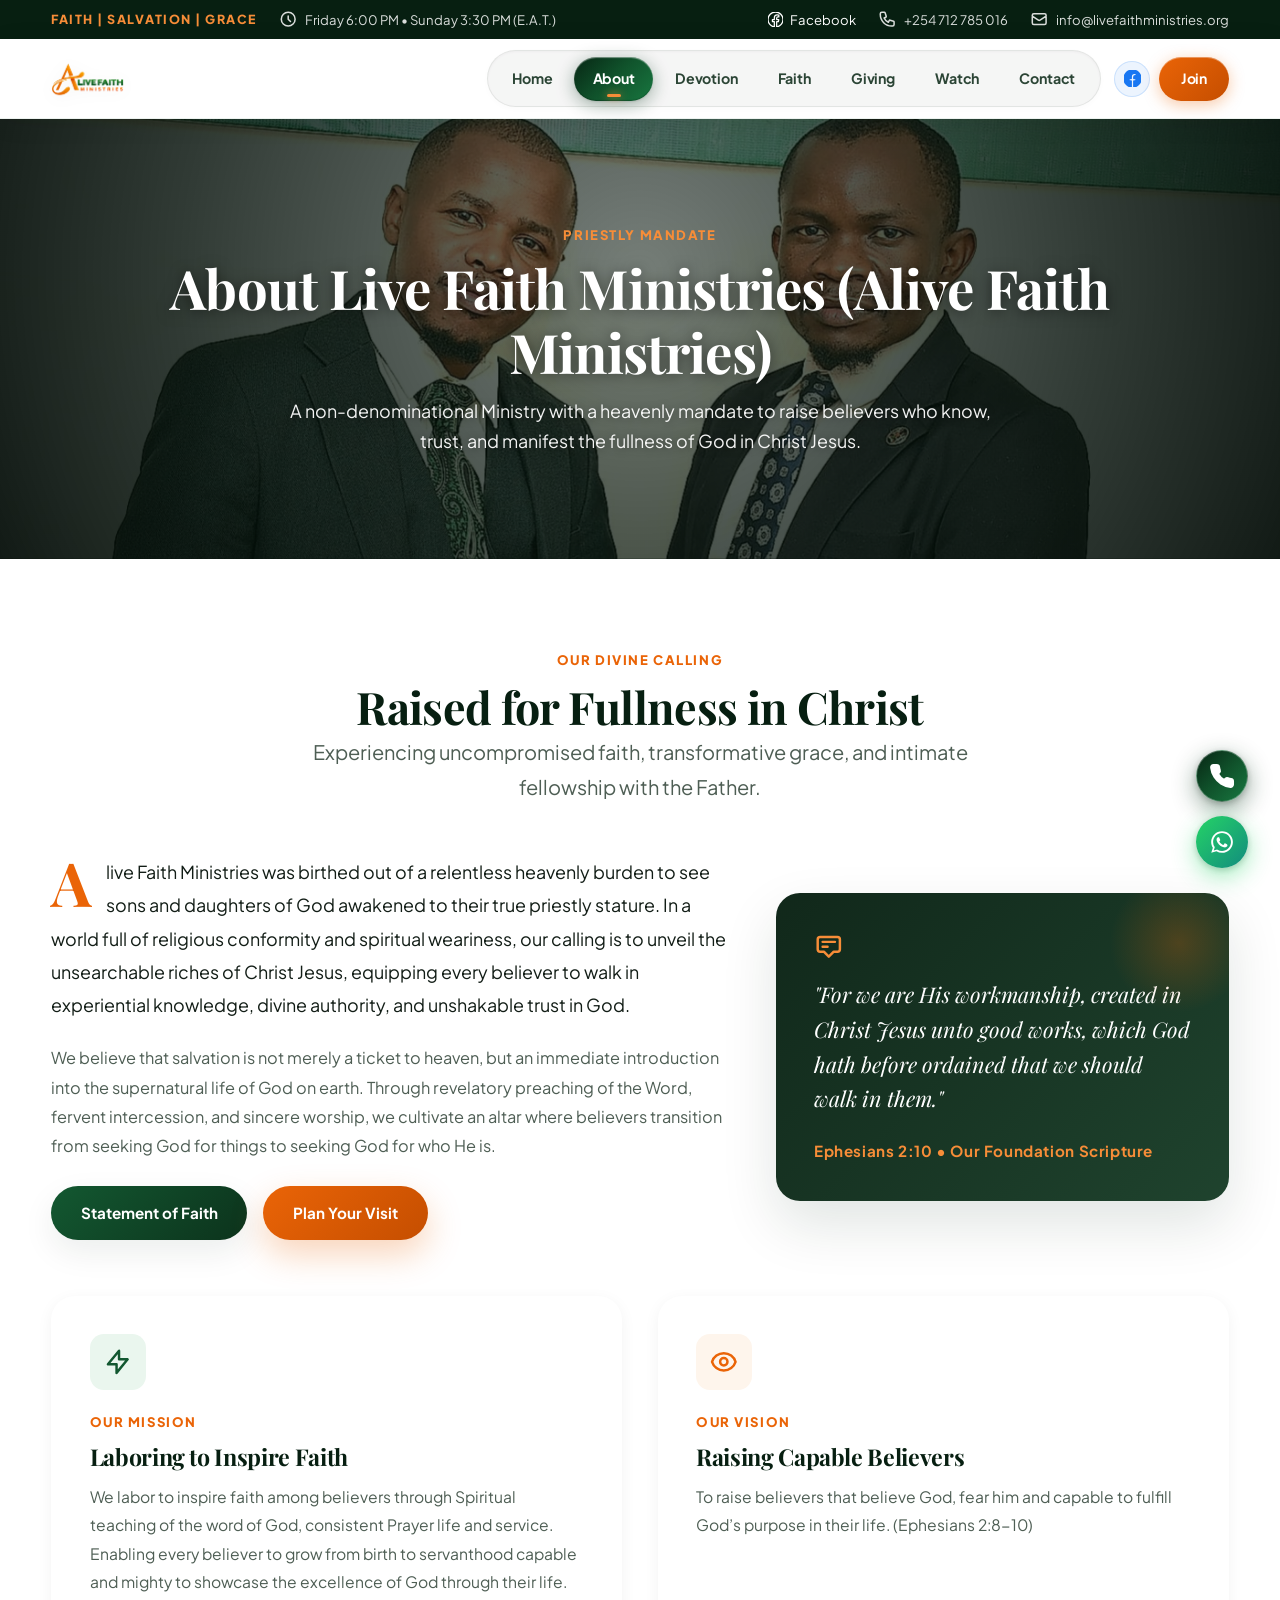
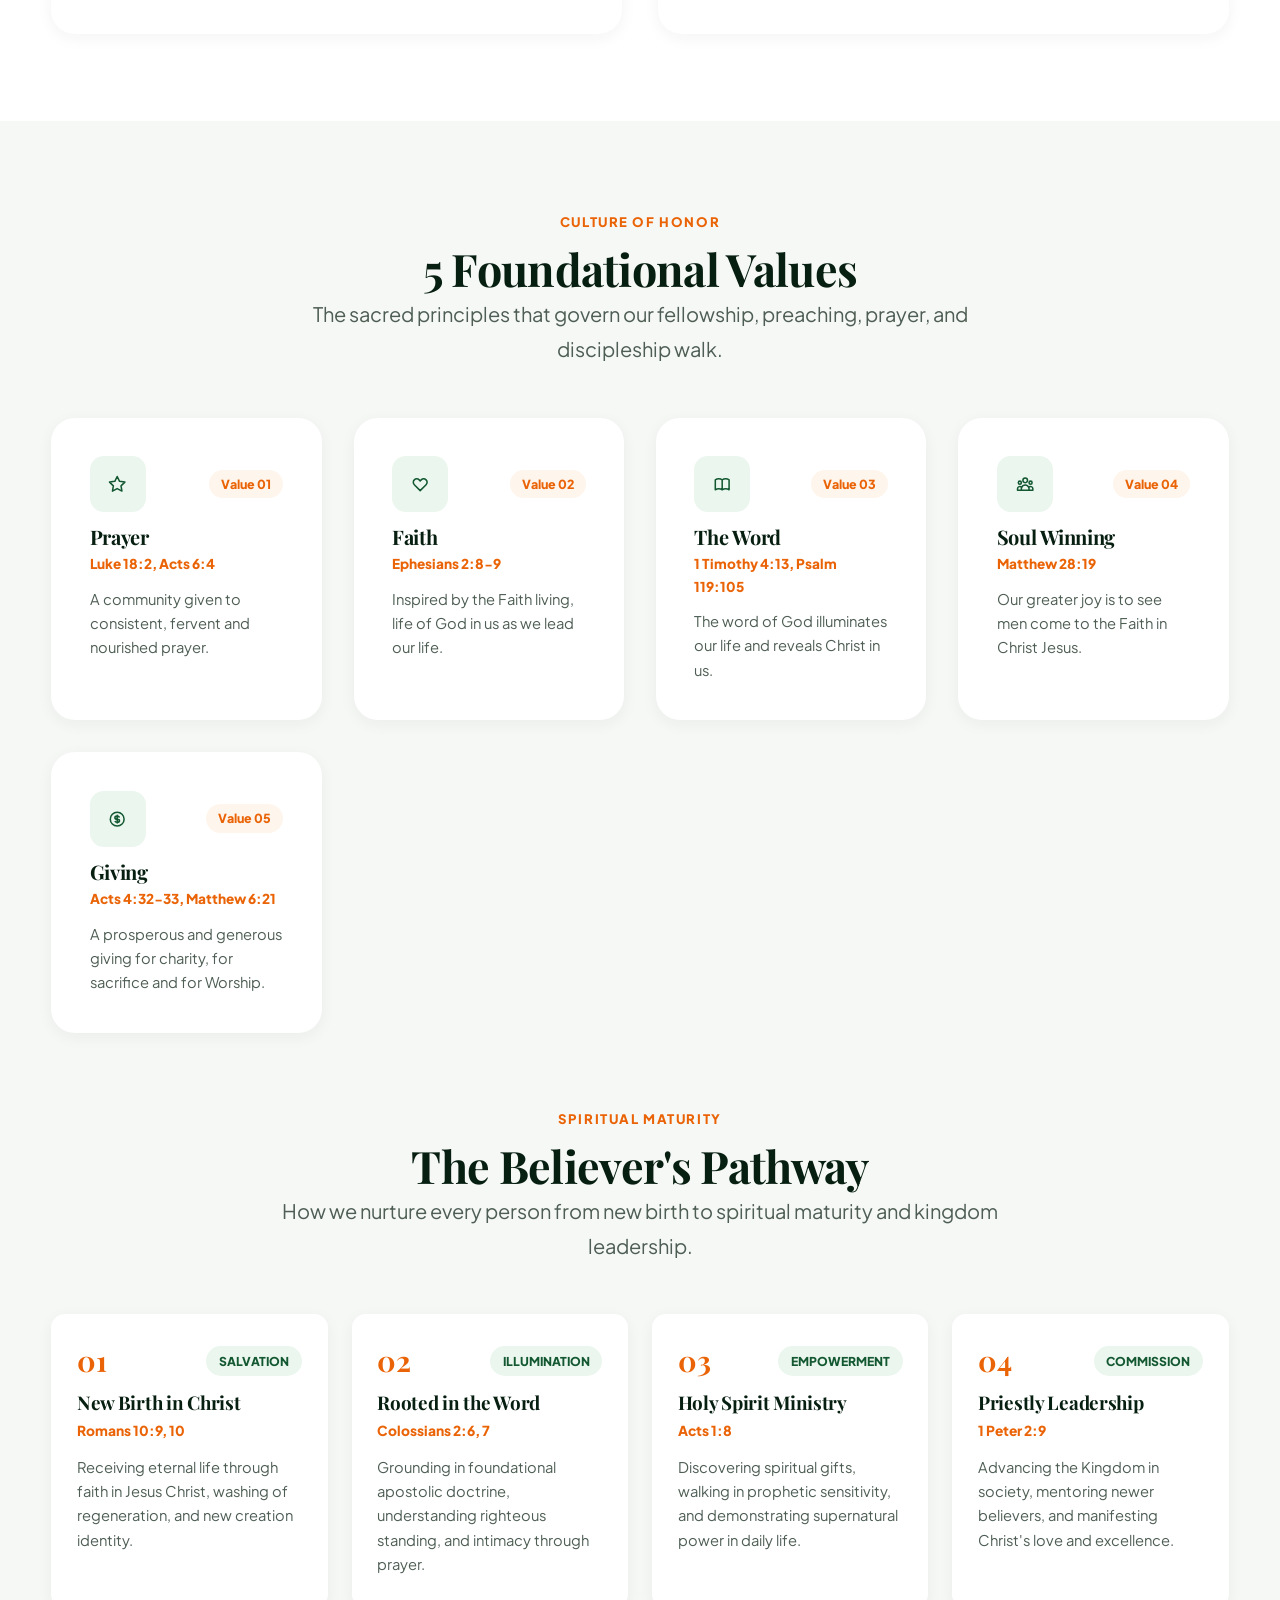
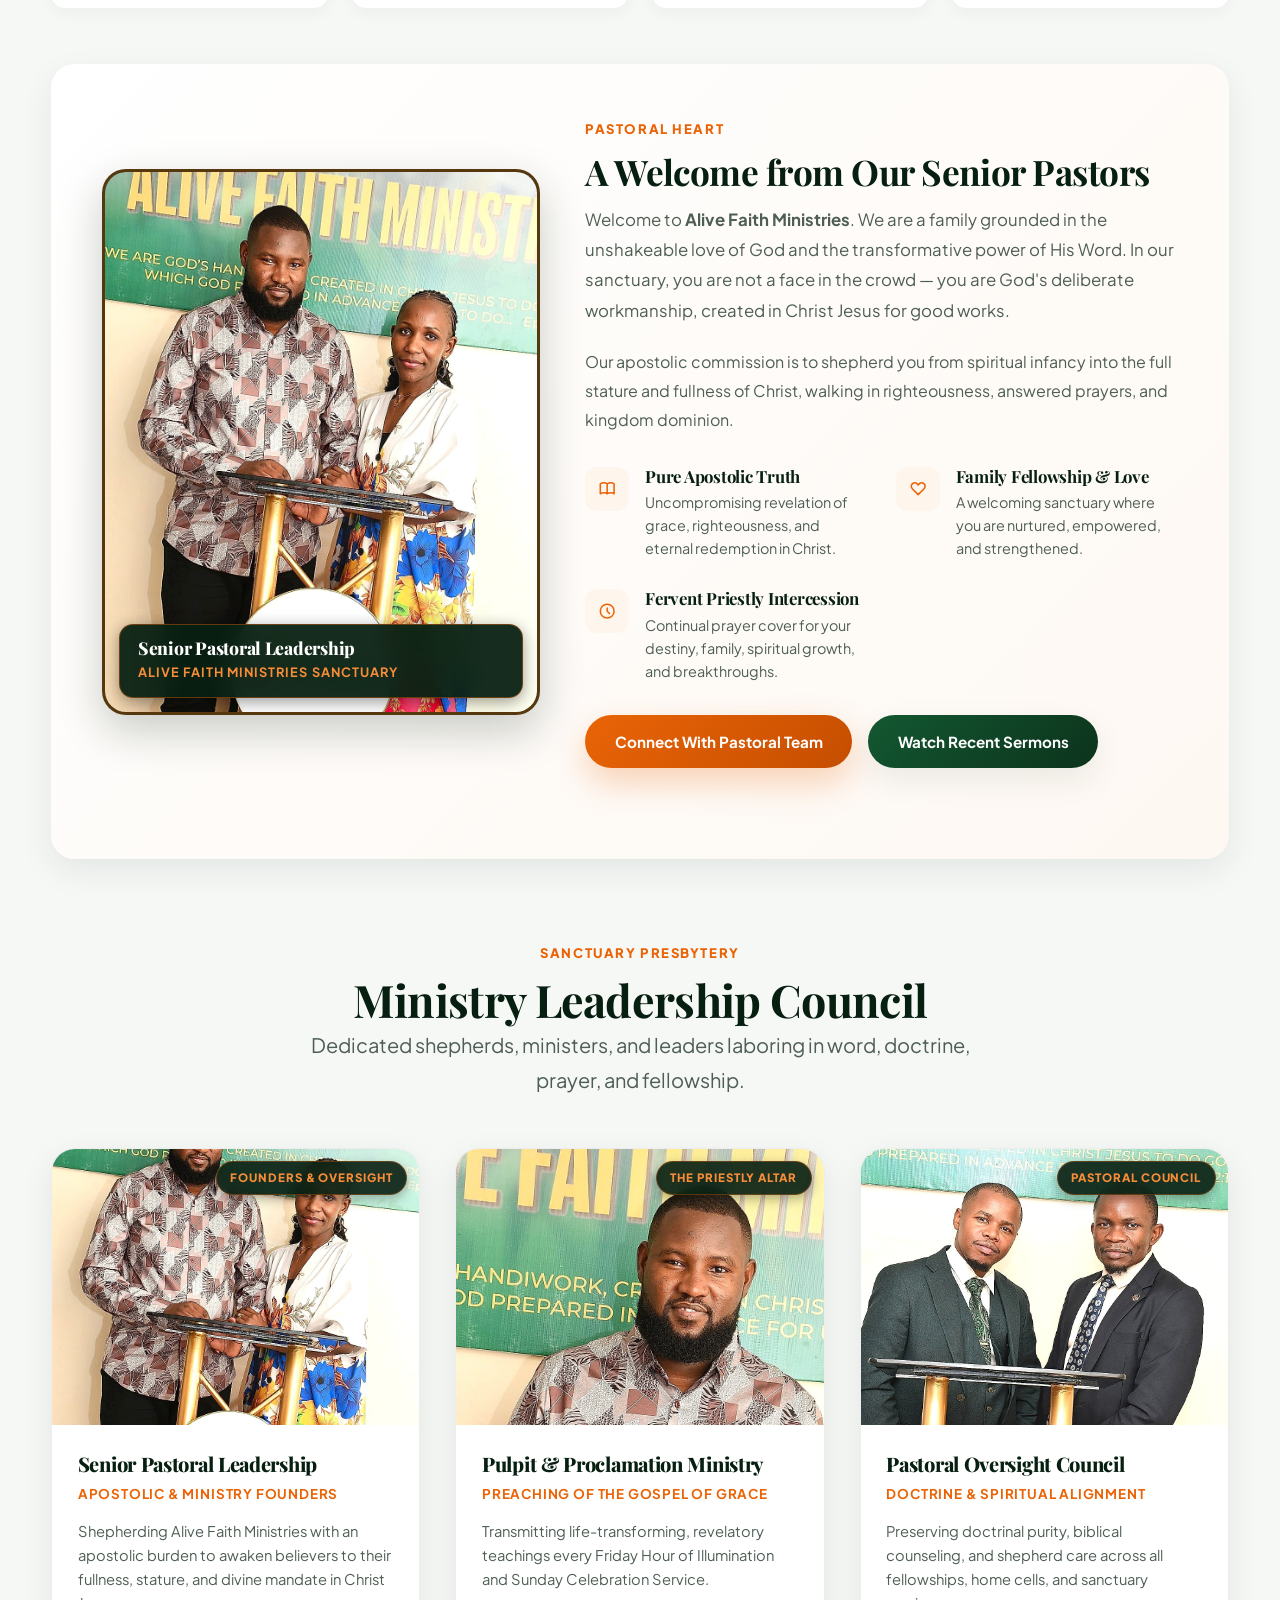
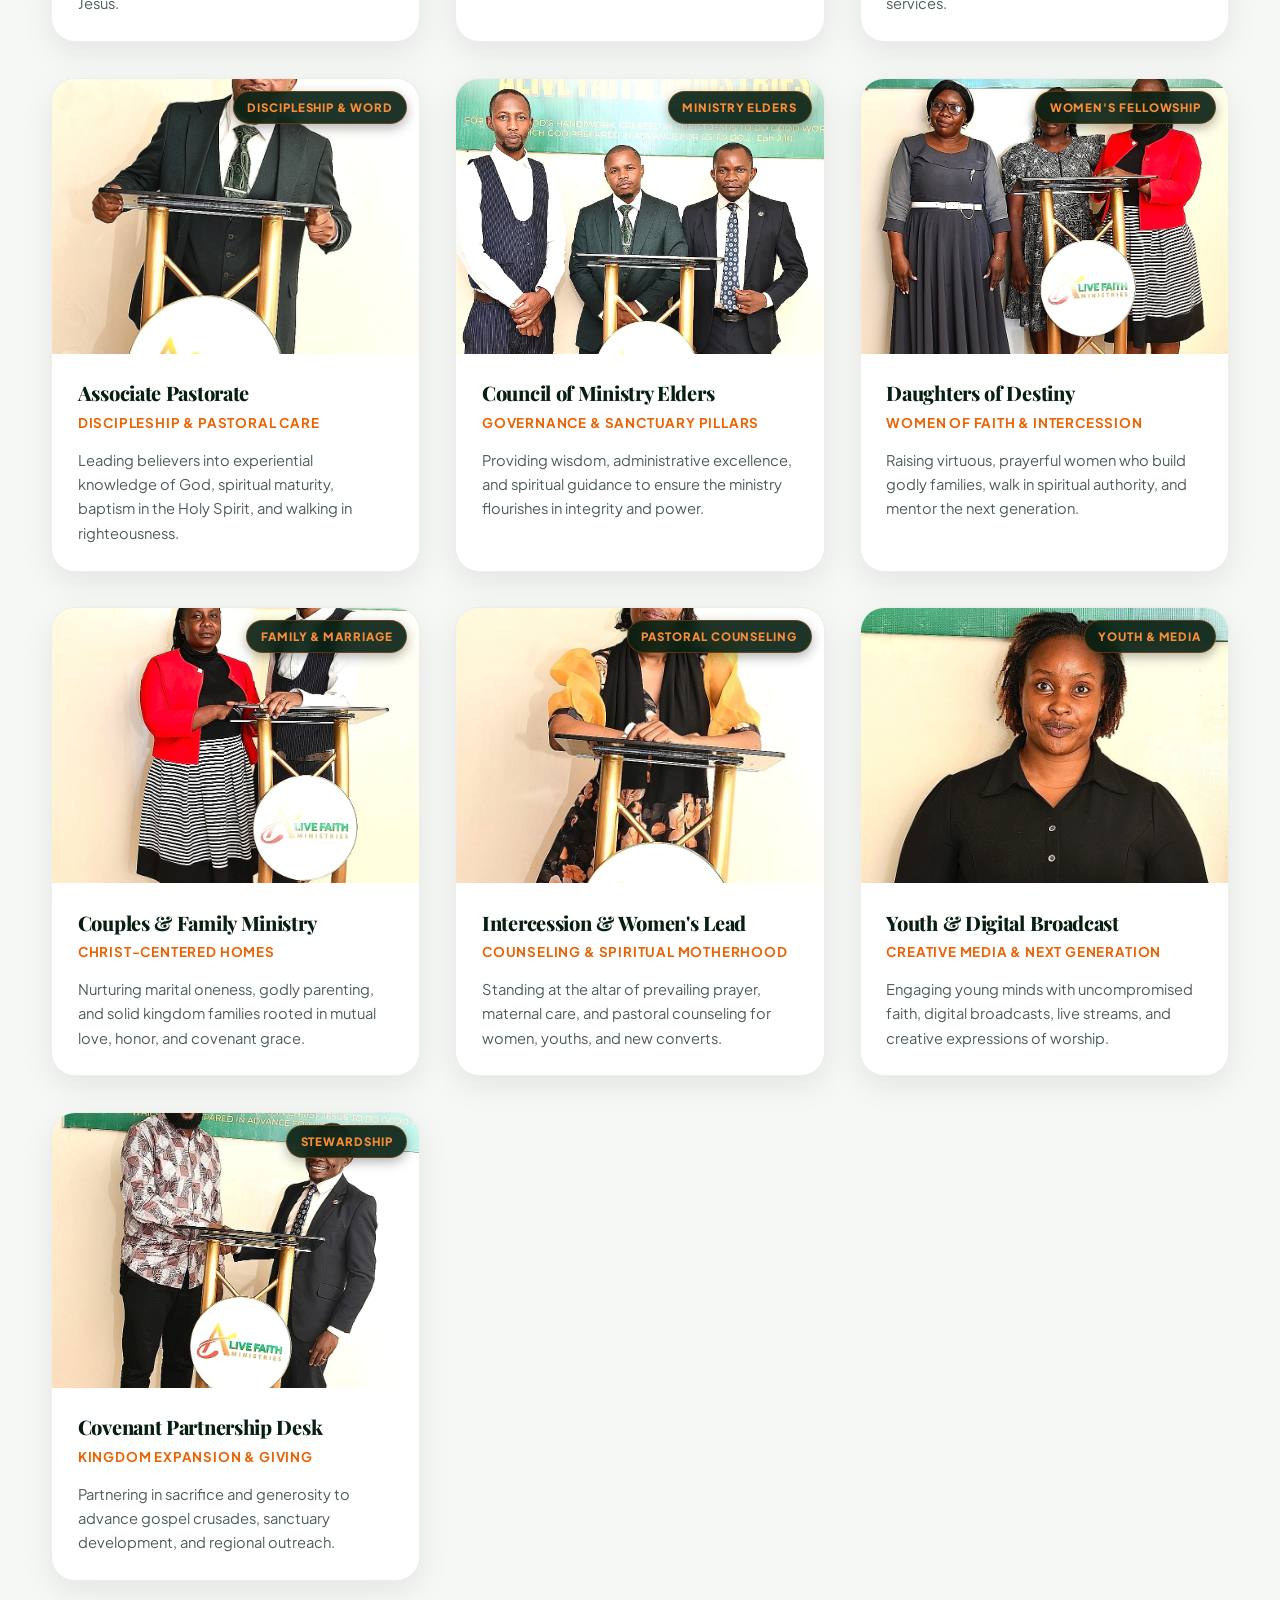
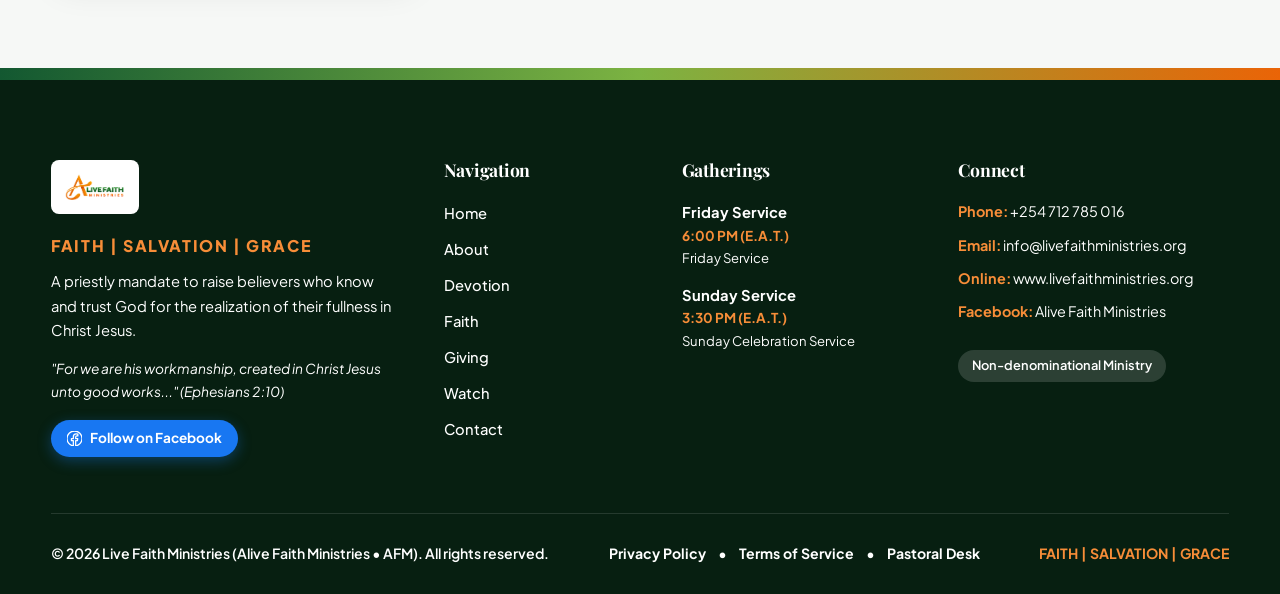
==== commit ee1a818e: "Remove all remaining Portal wording across pages and update PWA manifest shortcuts" ====
--- a/about.html
+++ b/about.html
@@ -904,7 +904,7 @@
           <span class="footer-legal-dot">&bull;</span>
           <a href="/terms.html" class="footer-legal-link">Terms of Service</a>
           <span class="footer-legal-dot">&bull;</span>
-          <a href="/admin.html" class="footer-legal-link" title="Pastoral Devotional Desk Login">Pastoral Portal</a>
+          <a href="/admin.html" class="footer-legal-link" title="Pastoral Devotional Desk Login">Pastoral Desk</a>
         </div>
         <p class="motto-pill">FAITH | SALVATION | GRACE</p>
       </div>
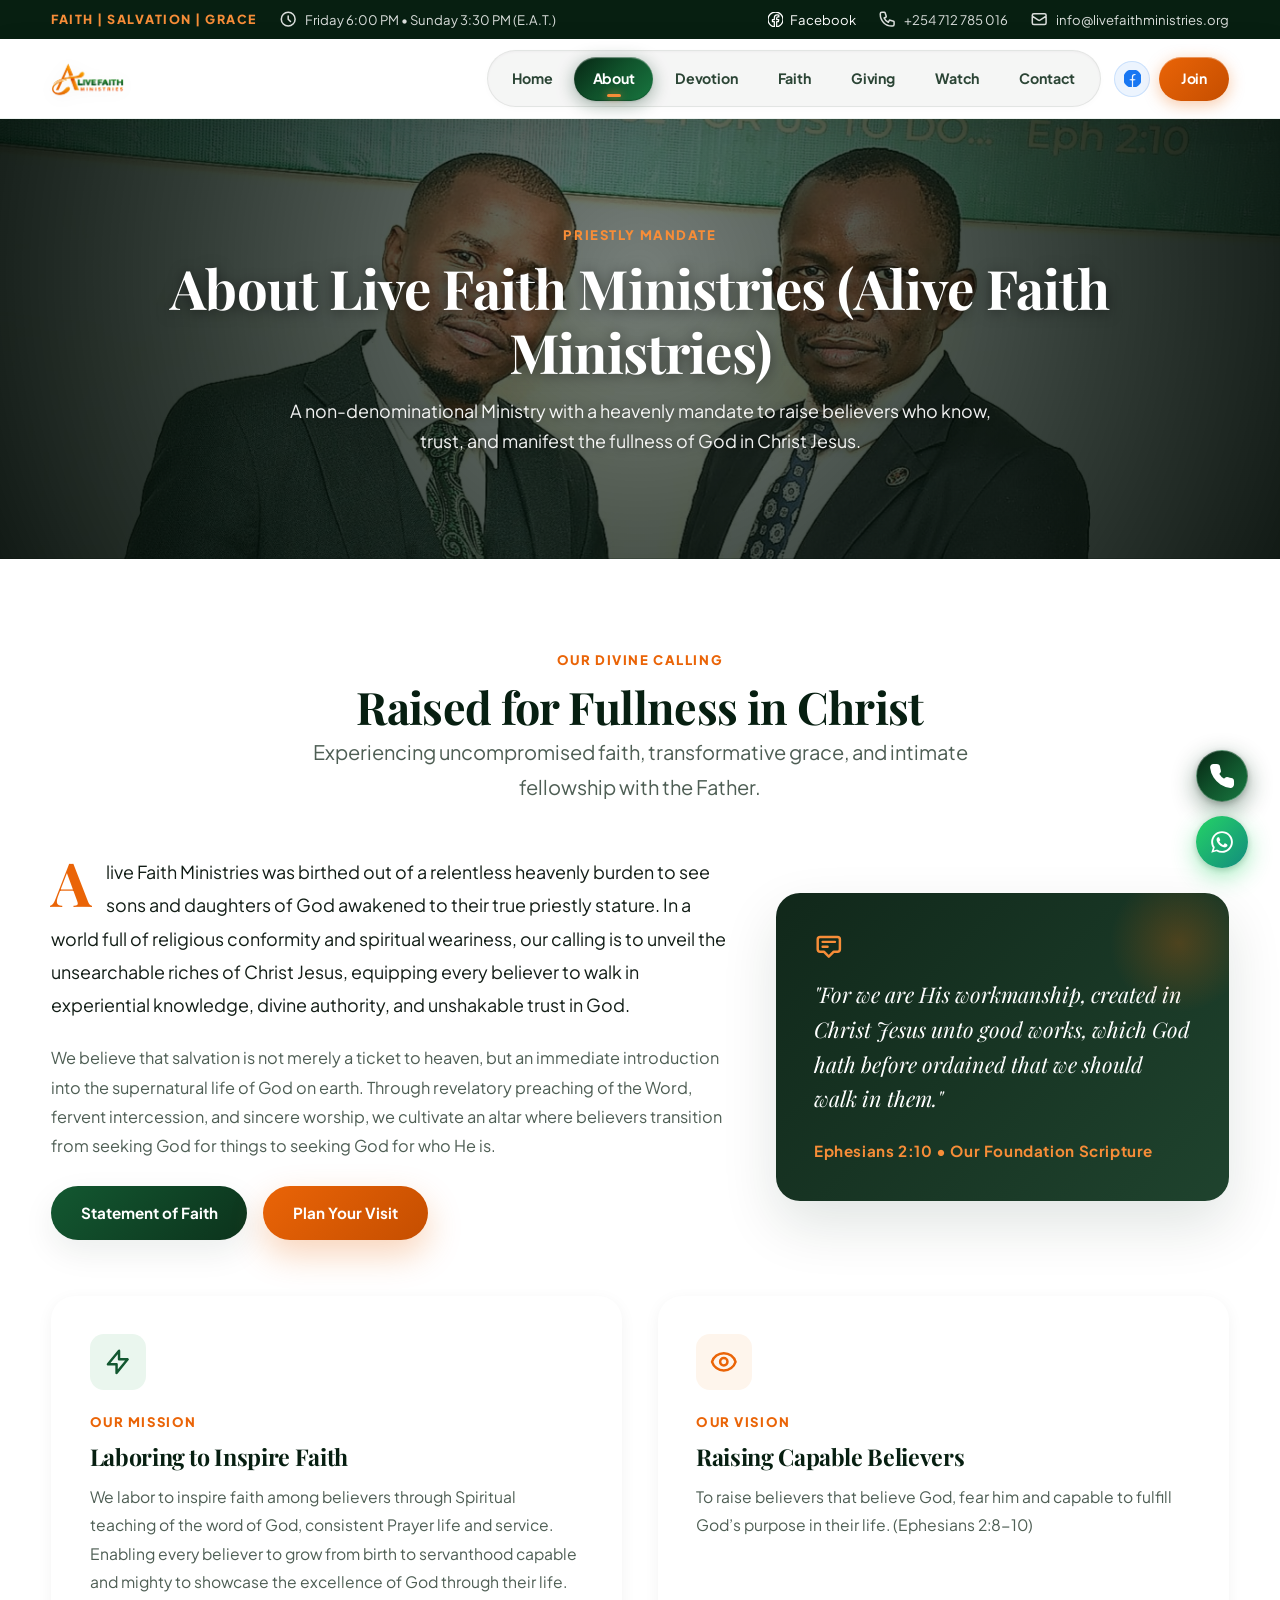
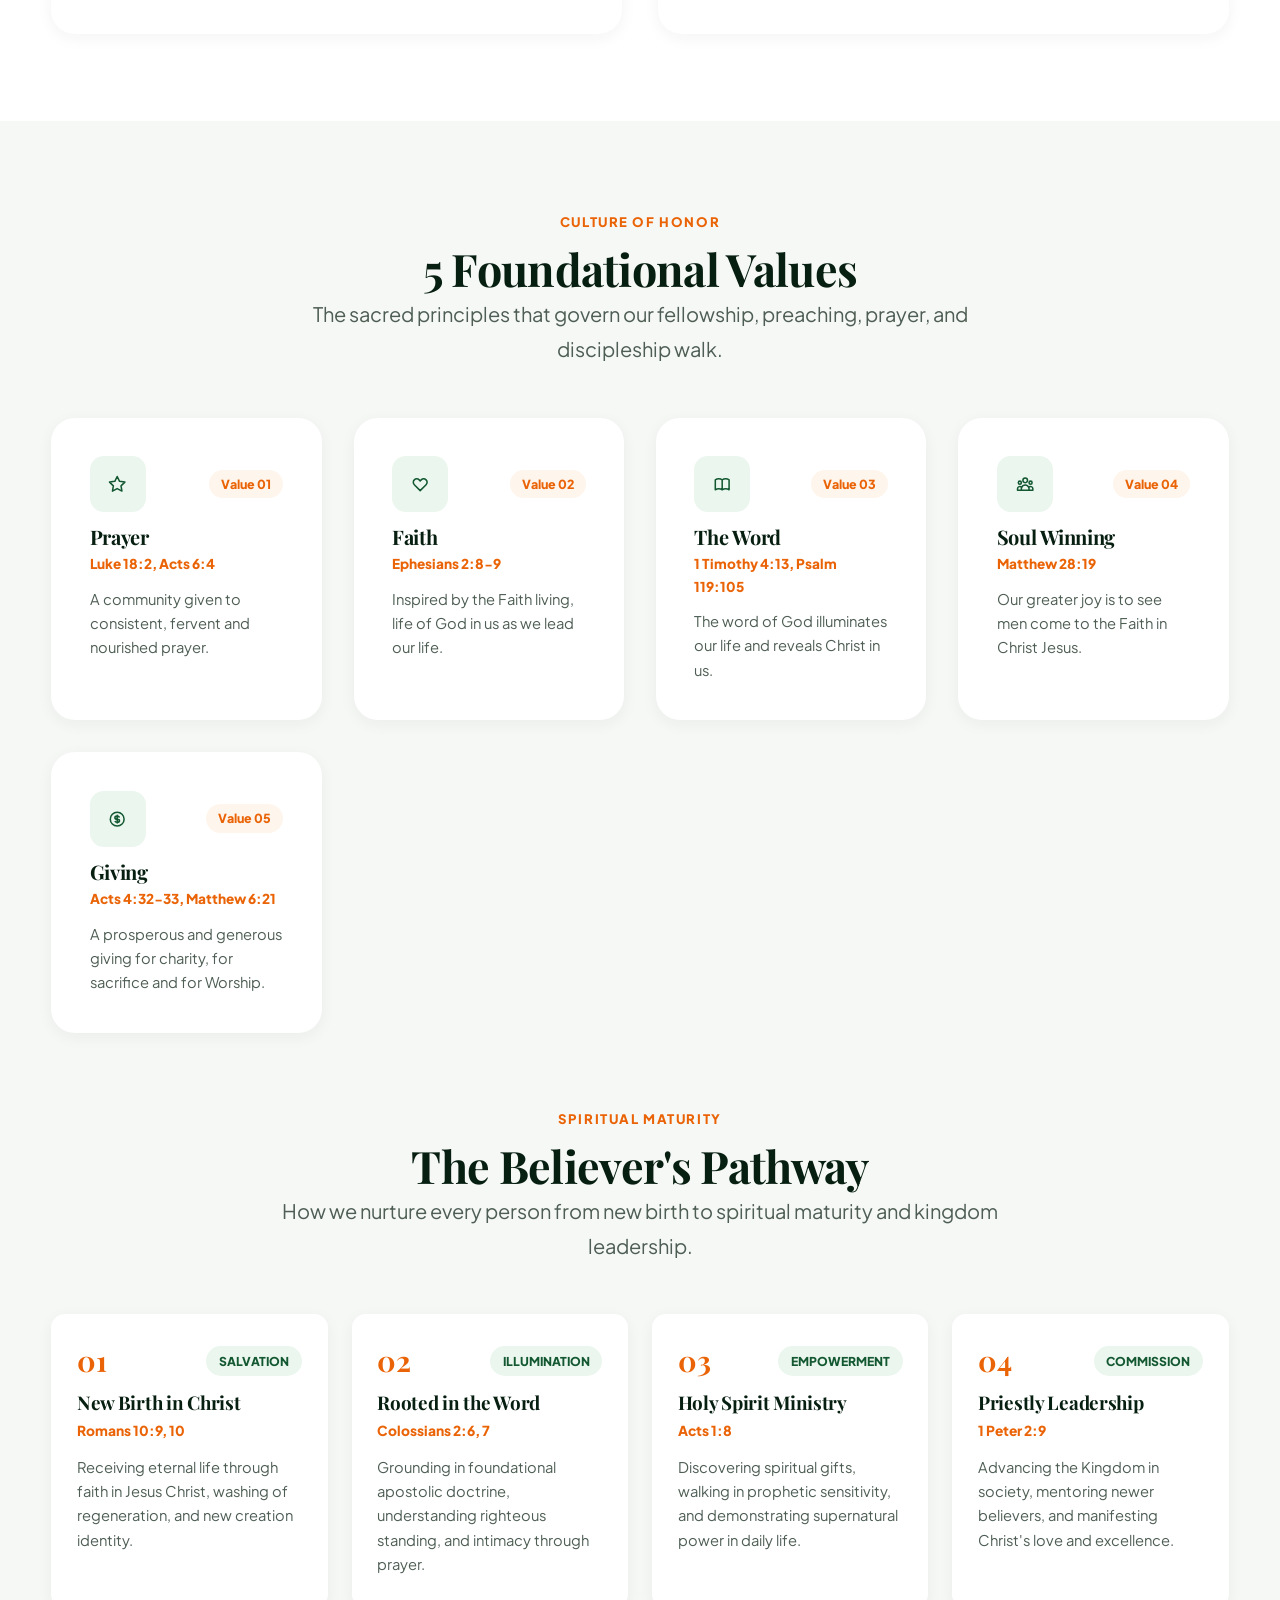
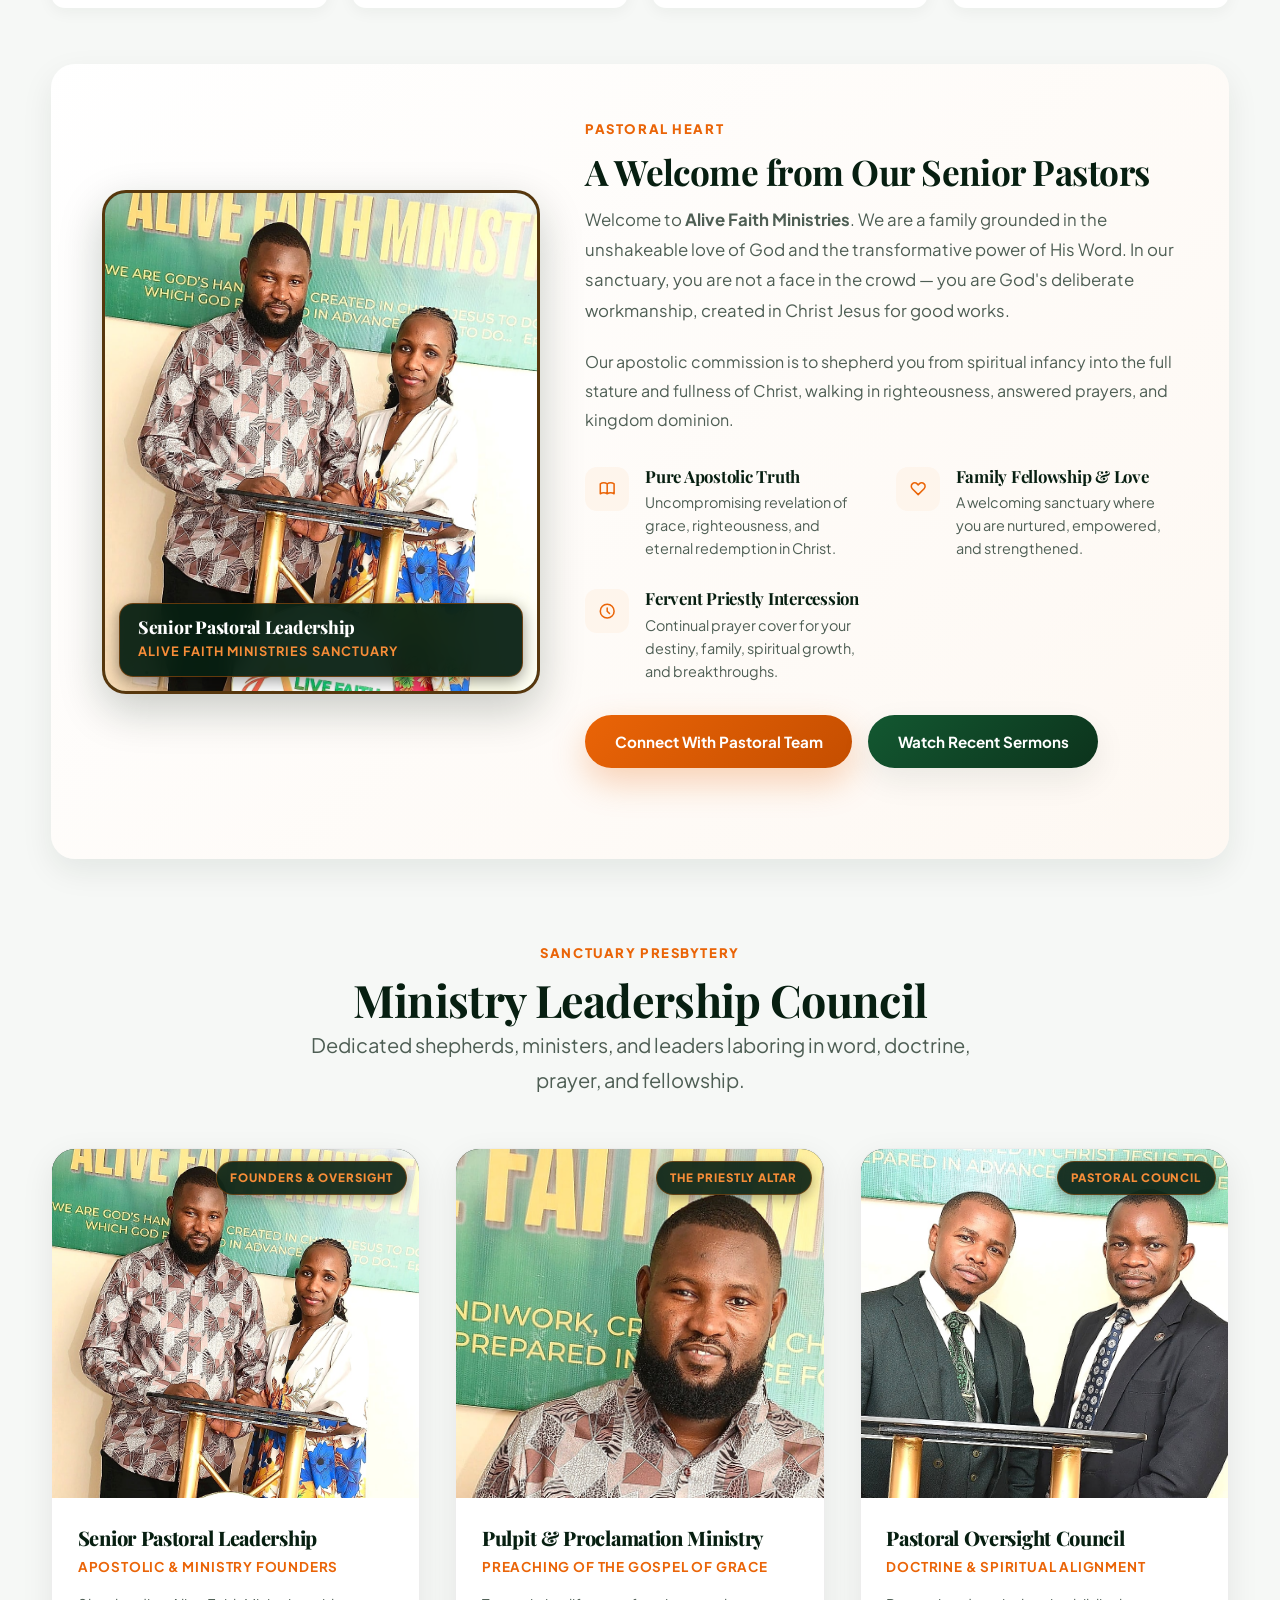
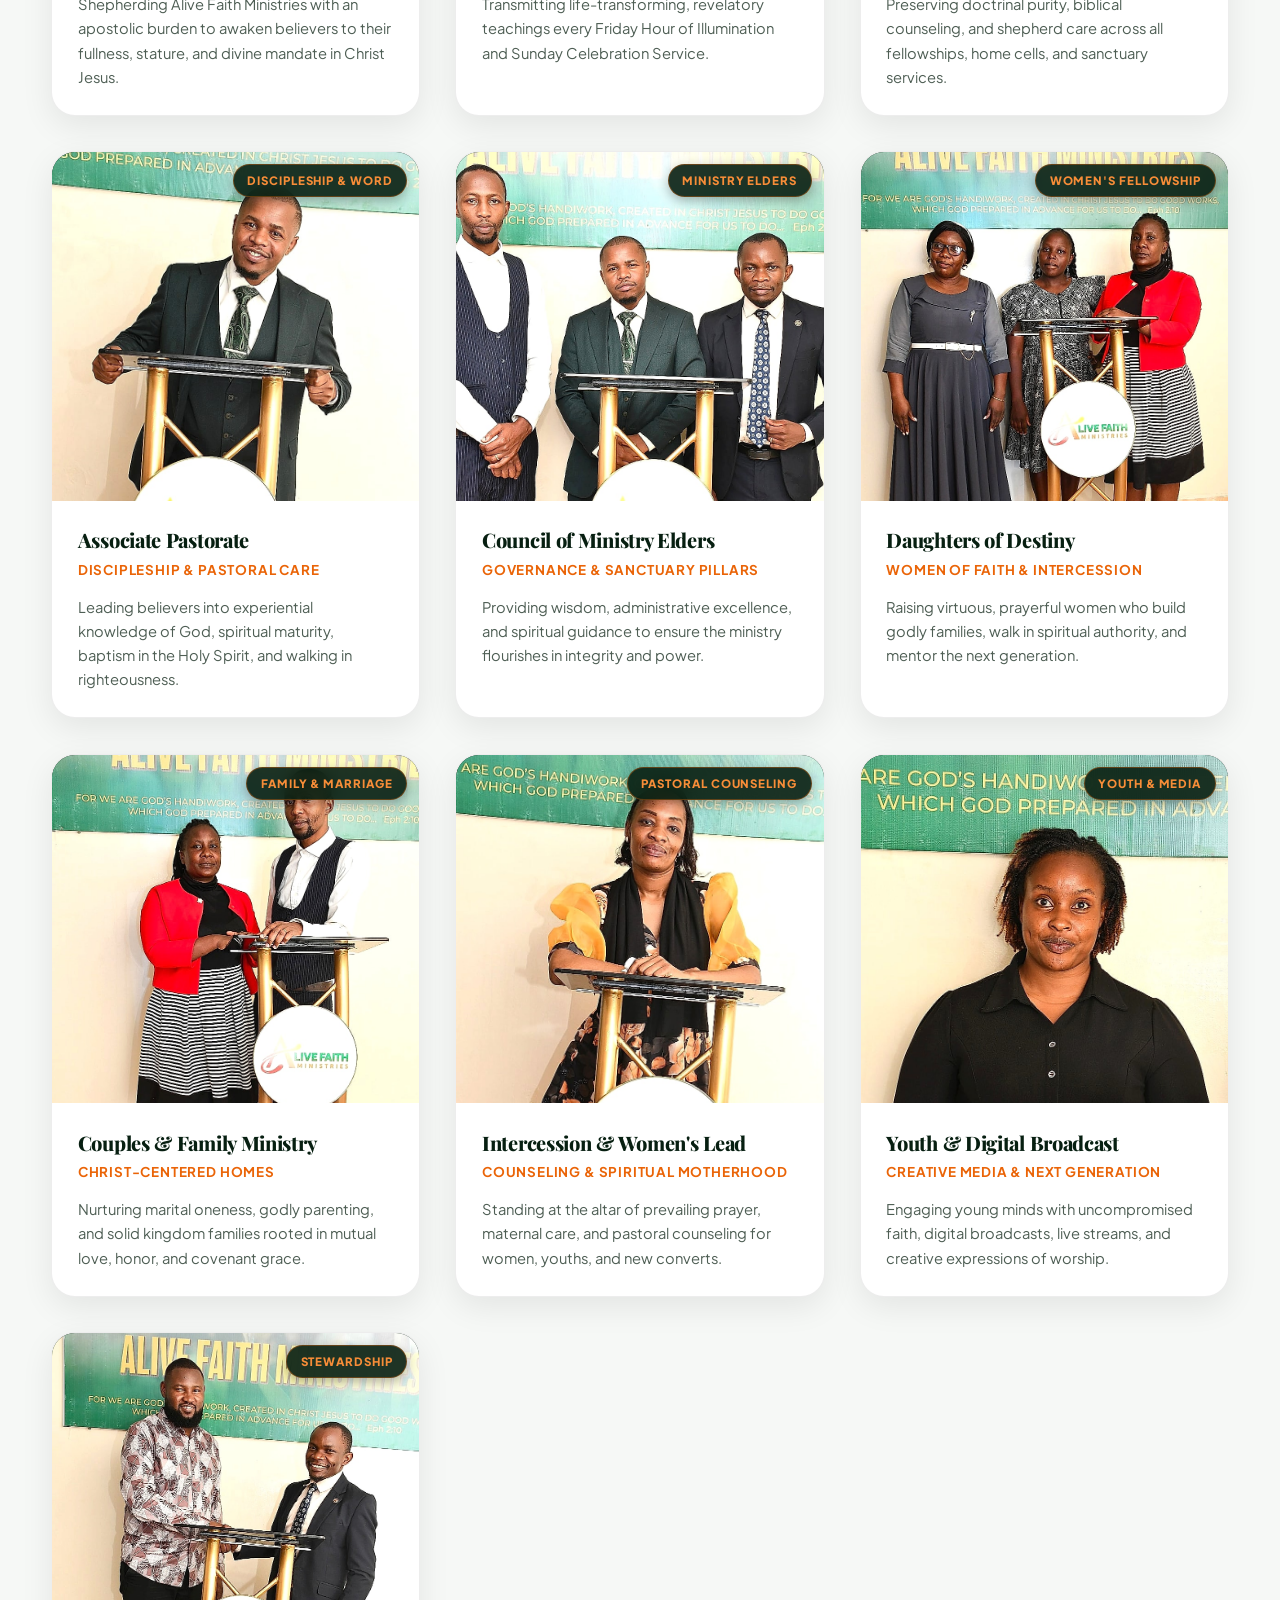
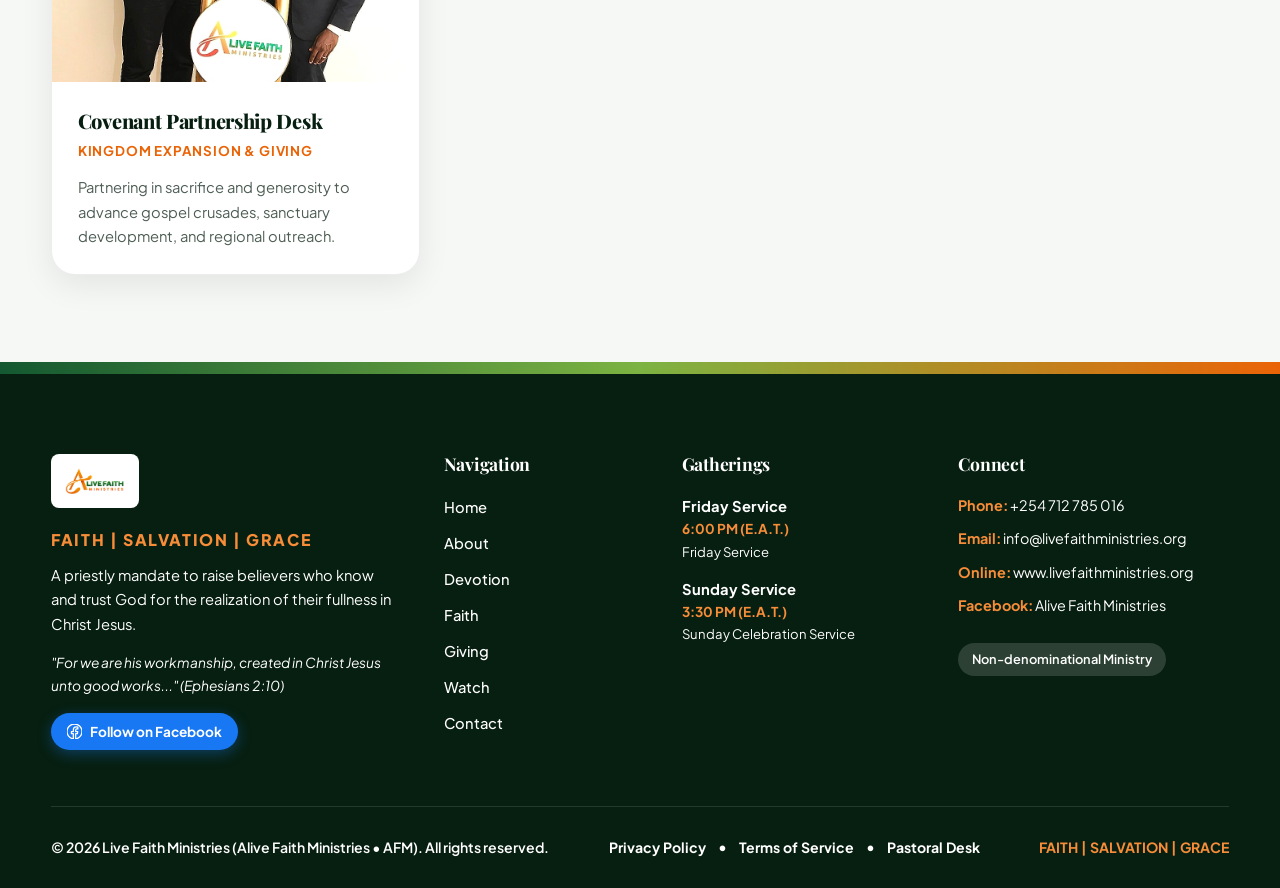
==== commit cc2d9f28: "Improve portrait framing, aspect ratios, and focal points across all church photo cards" ====
--- a/about.html
+++ b/about.html
@@ -66,7 +66,7 @@
   <link href="https://fonts.googleapis.com/css2?family=Playfair+Display:ital,wght@0,500;0,600;0,700;0,800;1,400;1,600&family=Plus+Jakarta+Sans:wght@300;400;500;600;700;800&display=swap" rel="stylesheet">
 
   <!-- Main Stylesheet -->
-  <link rel="stylesheet" href="assets/css/style.css?v=7.0">
+  <link rel="stylesheet" href="assets/css/style.css?v=7.1">
 
   <!-- Structured Data (JSON-LD) -->
   <script type="application/ld+json">
--- a/assets/css/style.css
+++ b/assets/css/style.css
@@ -1162,6 +1162,11 @@
     grid-template-columns: 1fr;
     gap: 2rem;
   }
+
+  .community-photo-card {
+    max-width: 460px;
+    margin: 0 auto;
+  }
 }
 
 .community-photo-card {
@@ -1169,13 +1174,19 @@
   border-radius: var(--radius-lg);
   overflow: hidden;
   box-shadow: var(--shadow-md);
-  height: 280px;
+  aspect-ratio: 4 / 4.4;
+  height: auto;
+  min-height: 360px;
+  max-height: 460px;
+  width: 100%;
+  background: var(--green-darkest);
 }
 
 .community-photo-card img {
   width: 100%;
   height: 100%;
   object-fit: cover;
+  object-position: center 20%;
   transition: transform 0.4s ease;
 }
 
@@ -1293,6 +1304,7 @@
   width: 100%;
   height: 100%;
   object-fit: cover;
+  object-position: center 18%;
   opacity: 1;
 }
 
@@ -1353,7 +1365,9 @@
   position: relative;
   border-radius: var(--radius-lg);
   overflow: hidden;
-  height: 380px;
+  aspect-ratio: 4 / 4.4;
+  height: auto;
+  min-height: 410px;
   box-shadow: var(--shadow-md);
   display: flex;
   flex-direction: column;
@@ -1361,6 +1375,7 @@
   padding: 2.2rem 1.8rem;
   text-decoration: none;
   color: #ffffff;
+  background-color: var(--green-darkest);
   transition: transform 0.3s var(--ease-spring), box-shadow 0.3s var(--ease-spring);
 }
 
@@ -1376,7 +1391,7 @@
   left: 0;
   right: 0;
   bottom: 0;
-  background: linear-gradient(180deg, rgba(7, 31, 17, 0.08) 0%, rgba(7, 31, 17, 0.45) 55%, rgba(7, 31, 17, 0.88) 100%);
+  background: linear-gradient(180deg, rgba(7, 31, 17, 0.02) 0%, rgba(7, 31, 17, 0.14) 50%, rgba(7, 31, 17, 0.82) 78%, rgba(5, 20, 11, 0.95) 100%);
   z-index: 1;
 }
 
@@ -1387,6 +1402,7 @@
   width: 100%;
   height: 100%;
   object-fit: cover;
+  object-position: center 12%;
   transition: transform 0.5s ease;
   z-index: 0;
 }
@@ -1442,7 +1458,7 @@
   width: 100%;
   height: 100%;
   background-size: cover;
-  background-position: center 30%;
+  background-position: center 18%;
   background-repeat: no-repeat;
   transform: scale(1.0);
   animation: bannerKenBurns 18s ease-in-out infinite alternate;
@@ -3119,6 +3135,12 @@
     grid-template-columns: 1fr;
     gap: 1.8rem;
   }
+
+  .pastoral-lead-photo-frame {
+    max-width: 440px;
+    margin: 0 auto;
+    width: 100%;
+  }
 }
 
 .pastoral-lead-photo-frame {
@@ -3128,12 +3150,14 @@
   box-shadow: 0 16px 44px rgba(7, 31, 17, 0.22);
   border: 3px solid rgba(234, 100, 7, 0.35);
   background: #071f11;
+  aspect-ratio: 4 / 4.6;
 }
 
 .pastoral-lead-photo-frame img {
   width: 100%;
   height: 100%;
   object-fit: cover;
+  object-position: center 10%;
   display: block;
   transition: transform 0.5s ease;
 }
@@ -3205,7 +3229,7 @@
 .leadership-card-media {
   position: relative;
   width: 100%;
-  aspect-ratio: 4 / 3;
+  aspect-ratio: 4 / 3.8;
   overflow: hidden;
   background: #071f11;
 }
@@ -3214,7 +3238,49 @@
   width: 100%;
   height: 100%;
   object-fit: cover;
+  object-position: center 12%;
   transition: transform 0.5s ease;
+}
+
+/* Precision Portrait Focal Points for Real Sanctuary Photographs */
+:is(.community-photo-card, .action-photo-card, .leadership-card-media, .pastoral-lead-photo-frame, .tv-mockup-screen) img[src*="women-ministry"] {
+  object-position: center 22%;
+}
+
+:is(.community-photo-card, .action-photo-card, .leadership-card-media, .pastoral-lead-photo-frame, .tv-mockup-screen) img[src*="pastor-associate"] {
+  object-position: center 12%;
+}
+
+:is(.community-photo-card, .action-photo-card, .leadership-card-media, .pastoral-lead-photo-frame, .tv-mockup-screen) img[src*="covenant-partnership"] {
+  object-position: center 12%;
+}
+
+:is(.community-photo-card, .action-photo-card, .leadership-card-media, .pastoral-lead-photo-frame, .tv-mockup-screen) img[src*="pastor-couple"] {
+  object-position: center 10%;
+}
+
+:is(.community-photo-card, .action-photo-card, .leadership-card-media, .pastoral-lead-photo-frame, .tv-mockup-screen) img[src*="family-couples"] {
+  object-position: center 8%;
+}
+
+:is(.community-photo-card, .action-photo-card, .leadership-card-media, .pastoral-lead-photo-frame, .tv-mockup-screen) img[src*="first-lady"] {
+  object-position: center 12%;
+}
+
+:is(.community-photo-card, .action-photo-card, .leadership-card-media, .pastoral-lead-photo-frame, .tv-mockup-screen) img[src*="youth-media"] {
+  object-position: center 26%;
+}
+
+:is(.community-photo-card, .action-photo-card, .leadership-card-media, .pastoral-lead-photo-frame, .tv-mockup-screen) img[src*="pastoral-council"] {
+  object-position: center 16%;
+}
+
+:is(.community-photo-card, .action-photo-card, .leadership-card-media, .pastoral-lead-photo-frame, .tv-mockup-screen) img[src*="ministry-elders"] {
+  object-position: 47% 8%;
+}
+
+:is(.community-photo-card, .action-photo-card, .leadership-card-media, .pastoral-lead-photo-frame, .tv-mockup-screen) img[src*="pastor-preaching"] {
+  object-position: center 18%;
 }
 
 .leadership-card:hover .leadership-card-media img {
@@ -5371,8 +5437,9 @@
   }
 
   .action-photo-card {
+    aspect-ratio: 4 / 4.4 !important;
     height: auto !important;
-    min-height: 320px !important;
+    min-height: 380px !important;
   }
 
   .giving-form-container,
